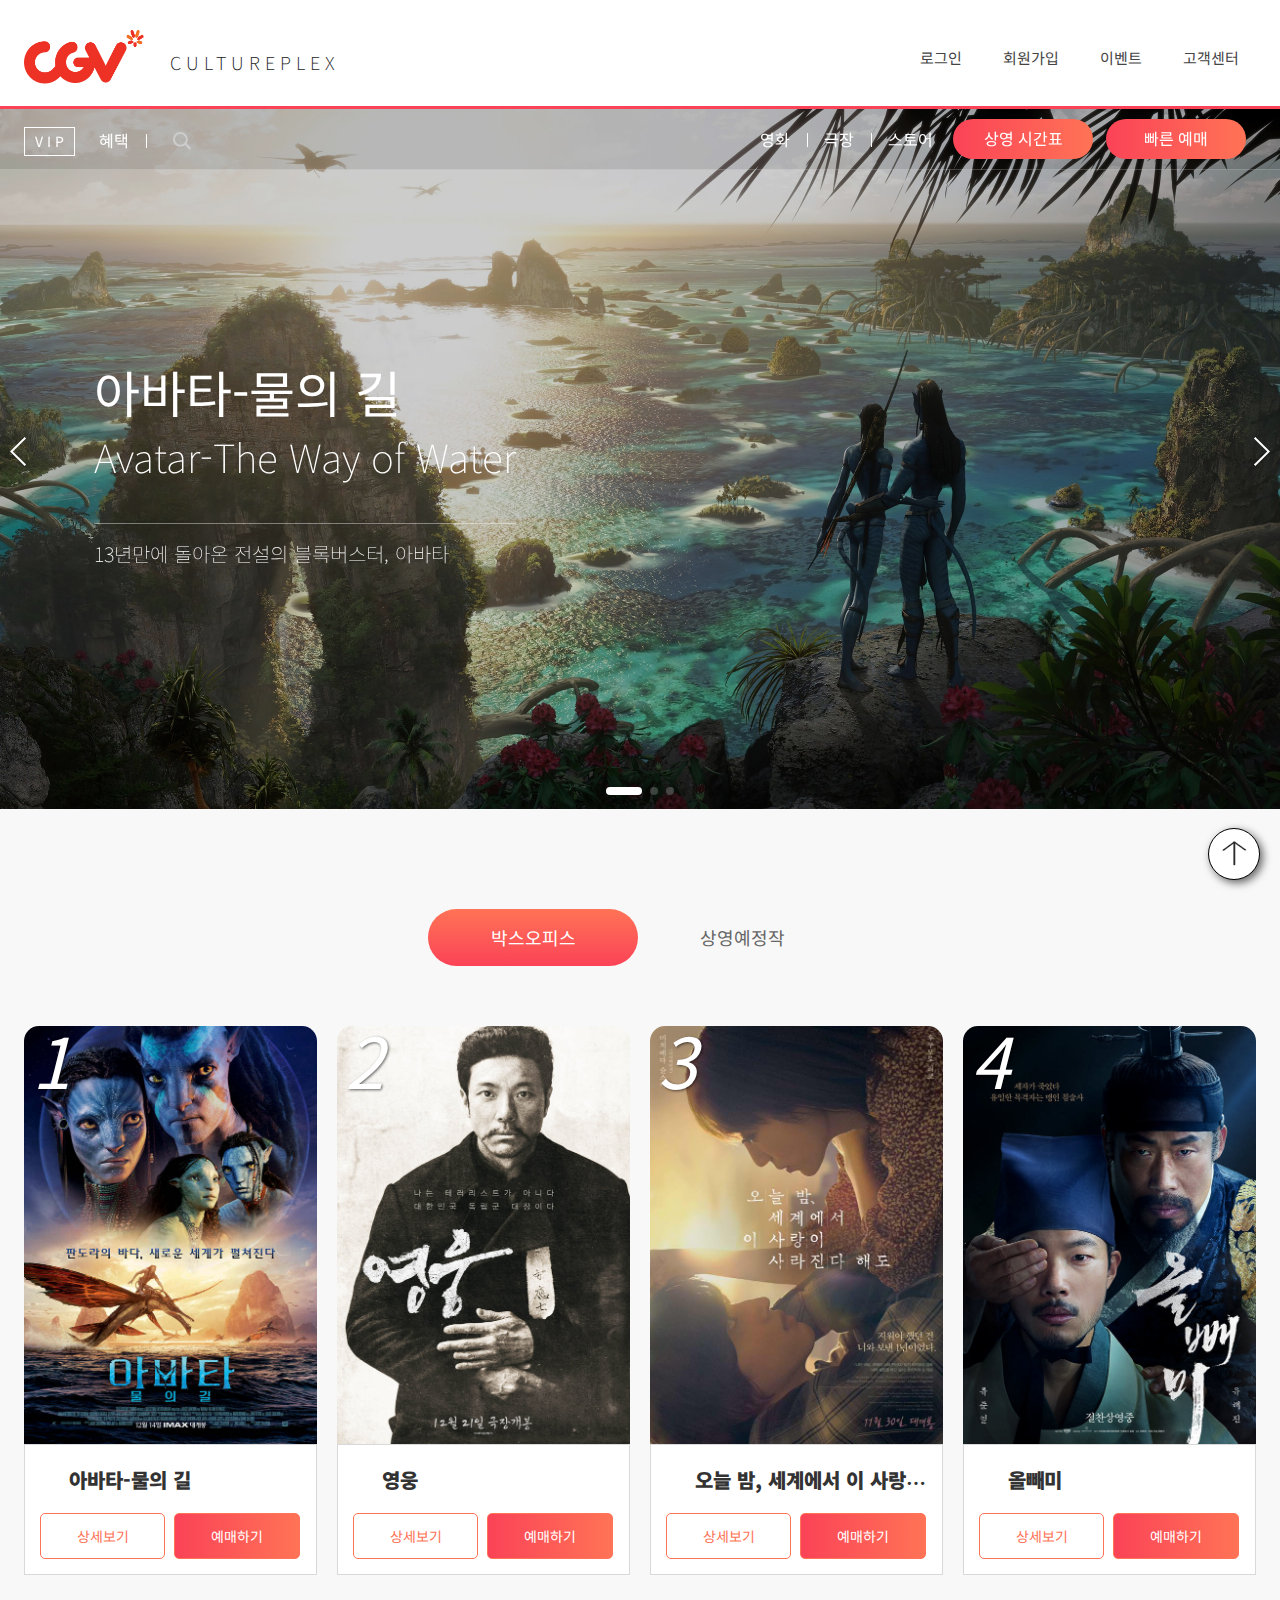
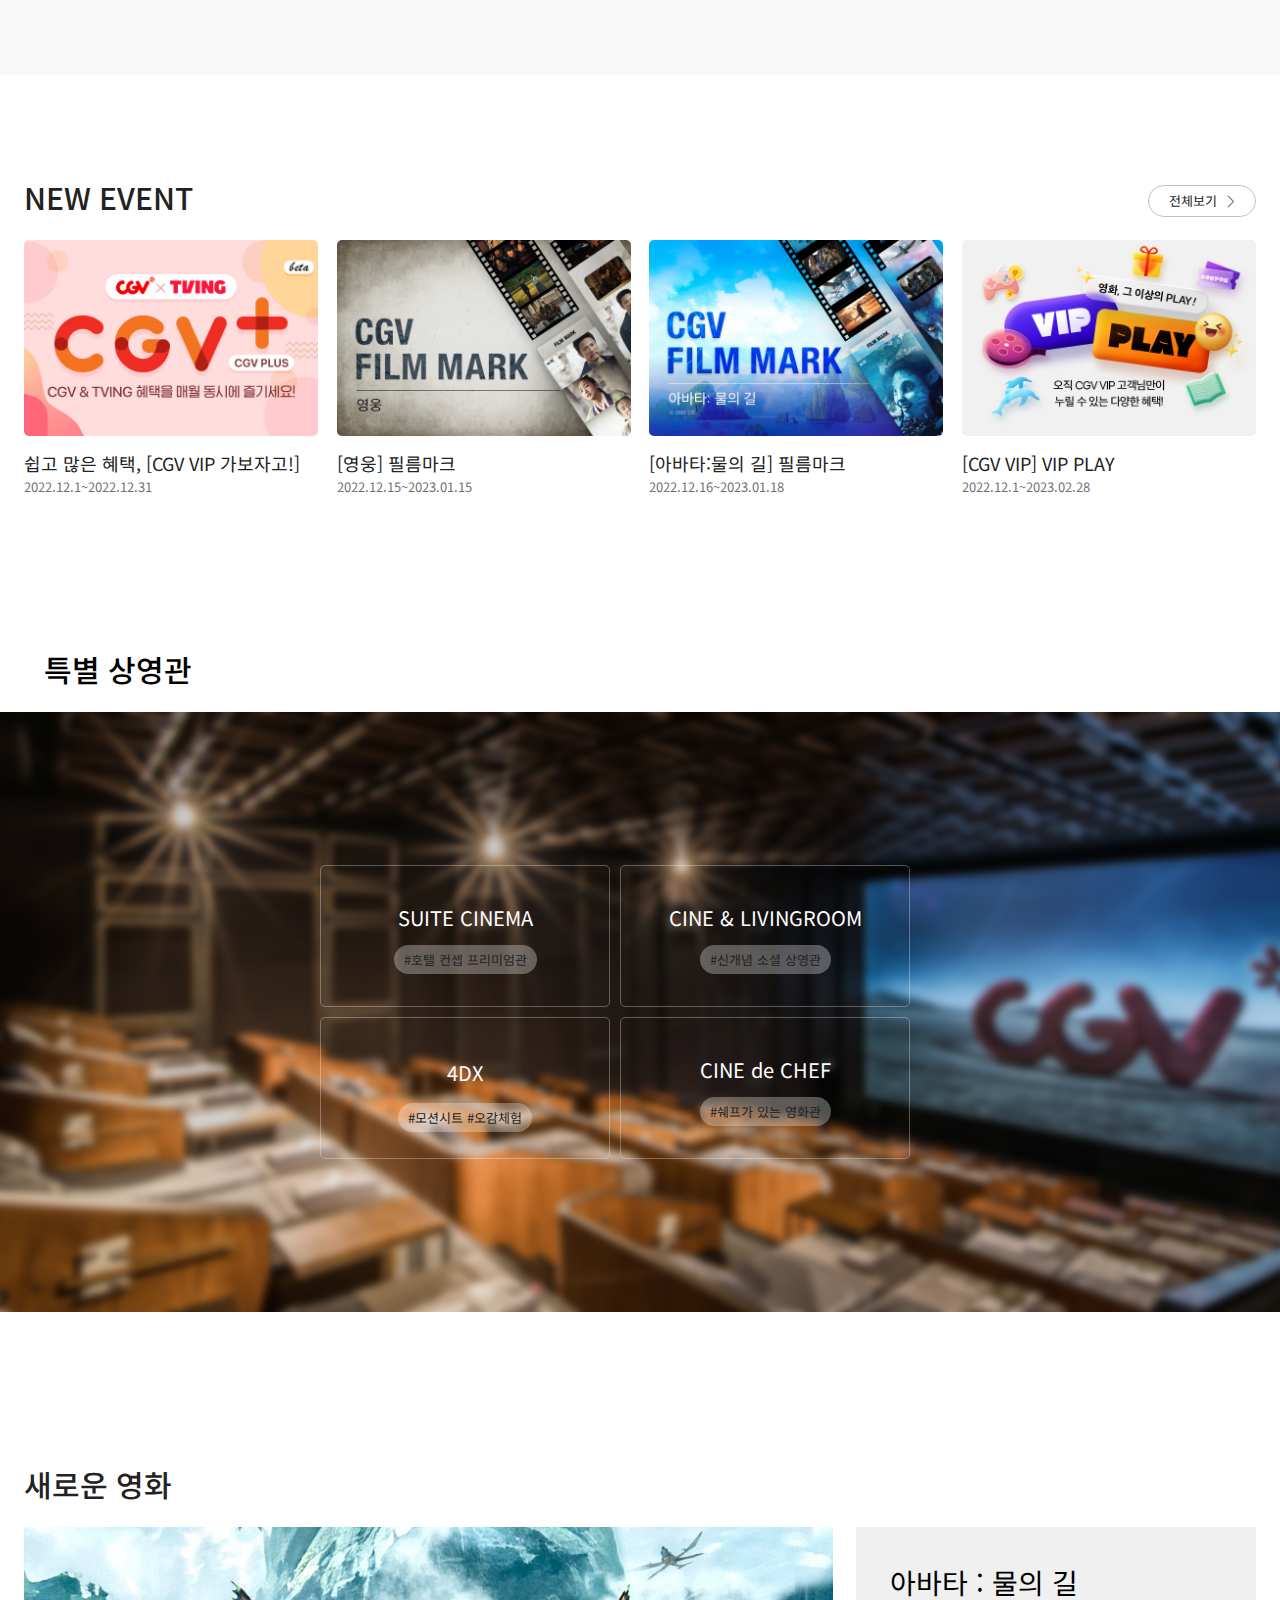
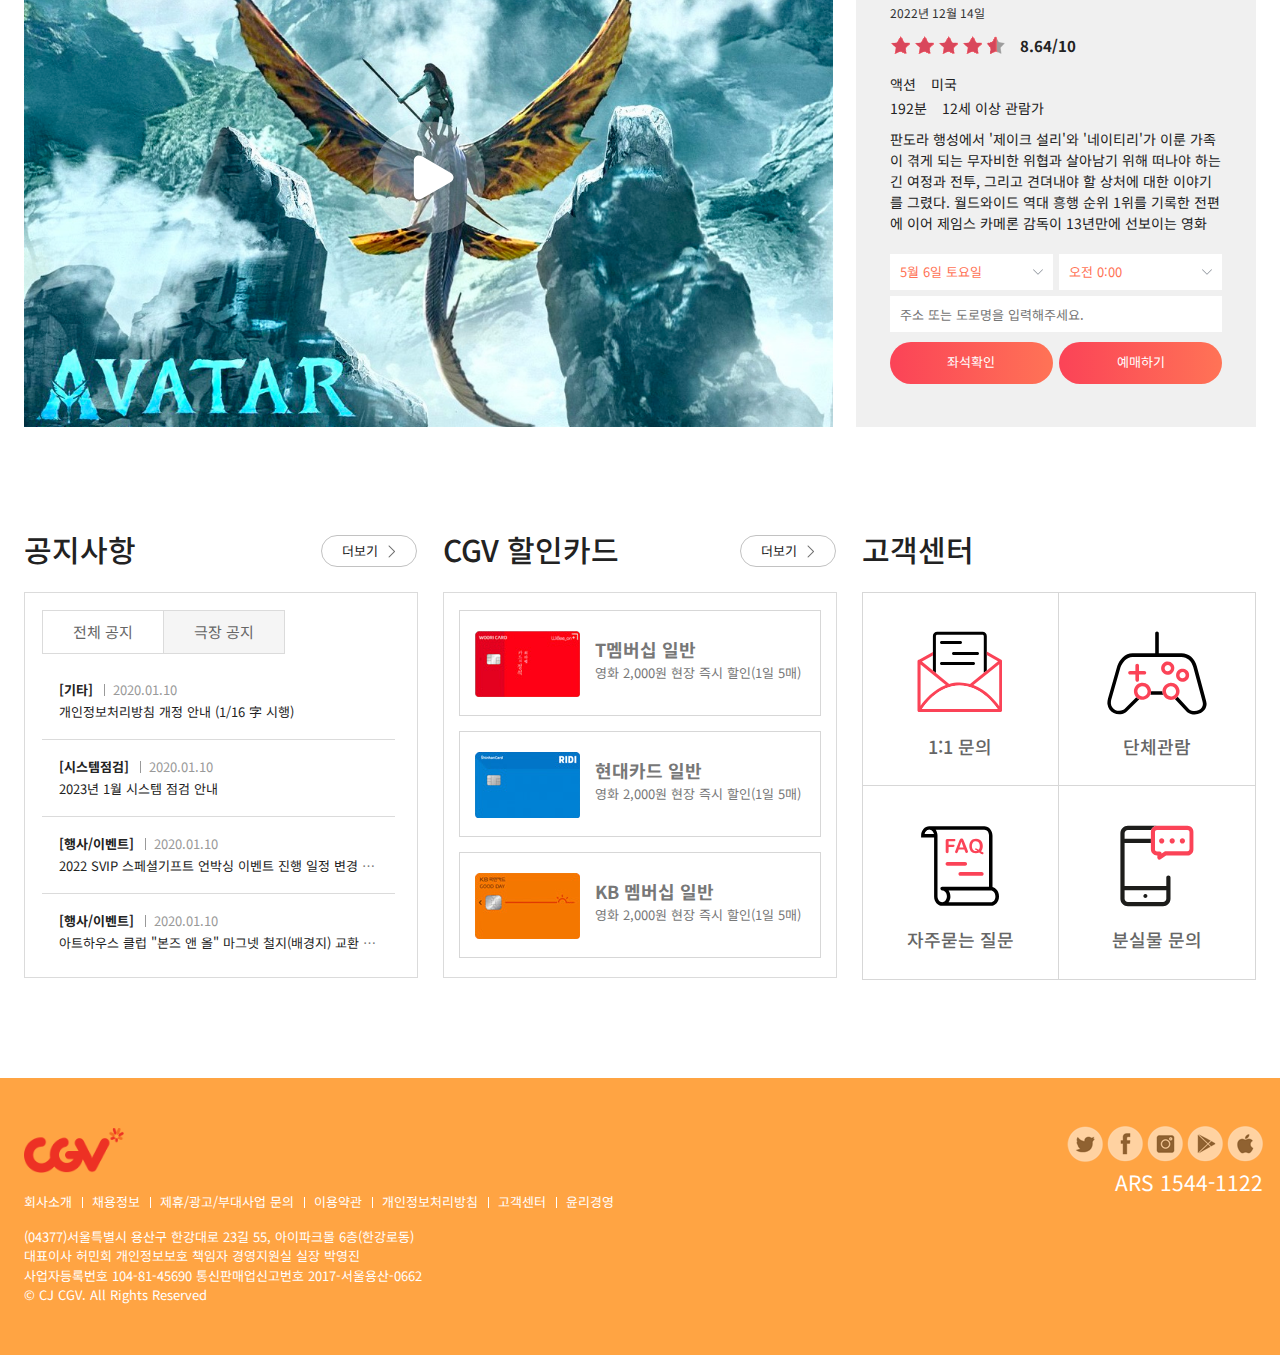
==== index.html @ bdfc2ace "hi" ====
<!DOCTYPE html>
<html lang="ko">
<head>
    <meta charset="UTF-8">
    <meta http-equiv="X-UA-Compatible" content="IE=edge">
    <meta name="viewport" content="user-scalable=no, initial-scale=1.0, maximum-scale=1.0, minimum-scale=1.0, width=device-width">
    <meta http-equiv="X-UA-Compatible" content="ie=edge">
    <title>영화 그 이상의 감동 CGV</title>
    
    <!-- css -->    
    <link rel="stylesheet" href="assets/css/reset.css">
    <link rel="stylesheet" href="assets/css/index.css">
    <link rel="stylesheet" href="assets/css/index_m.css">
    <link rel="stylesheet" href="assets/css/swiper.css">
    <link rel="stylesheet" href="assets/css/font-awesome.css">
    <link rel="stylesheet" href="https://cdn.jsdelivr.net/npm/swiper@8/swiper-bundle.min.css"/>

    <!-- 파비콘 -->
    <link rel="shortcut icon" href="https://img.cgv.co.kr/theater_img/favicon.ico">

    <!-- 웹폰트 -->
    <link rel="preconnect" href="https://fonts.googleapis.com">
    <link rel="preconnect" href="https://fonts.gstatic.com" crossorigin>
    <link href="https://fonts.googleapis.com/css2?family=Noto+Sans+KR:wght@100;300;400;500;700&display=swap" rel="stylesheet">
</head>

<body>
    <!-- skip -->
    <div id="skip">
        <a rel="bookmark" href="#movie" title="">최신 영화 소식 바로가기</a>
        <a rel="bookmark" href="#event" title="">새로운 이벤트 바로가기</a>
        <a rel="bookmark" href="#new-movie" title="">새로운 영화 바로가기</a>
    </div>
    <!-- //skip -->

    <!-- fixed btn-->
    <div class="fixed-btn"><a href="#none" class="btn-gotoTop"><img src="assets/img/gotoTop.png" alt="페이지 가장 위로"></a></div>
    <!-- //fixed btn-->

    <!-- header -->
    <header id="header">
        <div class="container">
            <div class="row">
                <div class="header clearfix">
                    <h1>
                        <a href="#" title="씨지브이 메인 페이지로 이동하기">
                        <em><img src="assets/img/cgv_logo.png" alt="씨지브이"></em>
                        <strong>CULTUREPLEX</strong>
                        </a>
                    </h1>
                    <nav id="mNav">
                        <h2 class="ir_so">씨지브이 전체 메뉴</h2>
                        <a href="#" class="ham" title="모바일용 메뉴"><span></span></a>
                    </nav>
                    <nav class="nav">
                        <ul class="clearfix">
                            <li><a  href="sub/" title="">로그인</a></li>
                            <li><a href="sub/" title="">회원가입</a></li>
                            <li><a href="sub/" title="">이벤트</a></li>
                            <li><a href="sub/" title="">고객센터</a></li>
                        </ul>
                    </nav>
                </div>
            </div>
        </div>
    </header>
    <!-- //header -->

    <!-- banner -->
    <div id="banner">
        <h2 class="ir_so">최신 영화 소식</h2>
        <div class="banner_menu">
            <div class="container">
                <div class="row clearfix">
                    <div class="bm_left">
                        <ul>
                            <li class="total"><a href="sub/" title="vip">V I P</a></li>
                            <li class="line"><a href="sub/" title="혜택 알아보기">혜택</a></li>
                            <li class="search"><a href="#" title="영화 검색하기">검색</a></li>
                        </ul>
                    </div>
                    <div class="bm_right">
                        <ul>
                            <li class="line"><a href="sub/" title="상영중인 영화, 개봉예정 영화 목록보기">영화</a></li>
                            <li class="line"><a href="sub/" title="극장 찾기">극장</a></li>
                            <li><a href="sub/" title="매점">스토어</a></li>
                        </ul>
                        <ul>
                            <li class="bm-button"><a href="sub/" title="">상영 시간표</a></li>
                            <li class="bm-button"><a href="sub/" title="">빠른 예매</a></li>
                        </ul>
                    </div>
                </div>
            </div>
            <div class="search-area">
                <div class="search-box">
                    <input type="text" id="movieSearch" title="영화명을 검색하세요." placeholder="영화명을 검색하세요." class="input-movie">
                    <a href="sub/" title="영화 검색하기">검색</a>
                </div>
            </div>
        </div>
        <div class="slider">
            <div class="swiper">
                <div class="swiper-wrapper">
                    <div class="swiper-slide ss1">
                        <div class="container">
                            <div class="row">
                                <div class="movie-text">
                                    <h2>아바타-물의 길<em>Avatar-The Way of Water</em></h2>
                                    <p>13년만에 돌아온 전설의 블록버스터, 아바타</p>  
                                </div>
                            </div>
                        </div>                       
                    </div>
                    <div class="swiper-slide ss2">
                        <div class="container">
                            <div class="row">
                                <div class="movie-text">
                                    <h2>블랙 팬서 <em>Black Panther</em></h2>
                                    <p>바다속에서 나타난 최강의 적, 그리고 새로운 블랙 팬서</p>
                                </div>
                            </div>
                        </div>                       
                    </div>
                    <div class="swiper-slide ss3">
                        <div class="container">
                            <div class="row">
                                <div class="movie-text">
                                    <h2>디보션 <em>Devotion</em></h2>
                                    <p>1950년 11월의 장진호 전투.<br> 그 곳에 있었던 두 장교의 믿기지 않는 실화.</p> 
                                </div>
                            </div>
                        </div>                       
                    </div>
                </div>
                <div class="swiper-pagination"></div>
                <div class="swiper-button-prev"></div>
                <div class="swiper-button-next"></div>
            </div>
        </div>
    </div>
    <!-- //banner -->

    <!-- movei chart -->
    <div id="movie">
        <div class="container">
            <div class="row">
                <div class="movie">
                    <h2 class="ir_so">영화 예매</h2>
                    <div class="movie-title">
                        <ul>
                            <li class="active"><a href="sub/" title="현재 상영중인 영화">박스오피스</a></li>
                            <li><a href="sub/" title="상영 예정 영화">상영예정작</a></li>
                        </ul>
                    </div>
                    <div class="movie-chart">
                        <div class="swiper2">
                            <div class="chart-cont1 swiper-wrapper">
                                <div class="swiper-slide">
                                    <div class="poster">
                                        <figure>
                                            <img src="assets/img/poster-1.jpg" alt="영화포스터">
                                        </figure>
                                        <div class="rank"><strong>1</strong></div>
                                    </div>                                
                                    <div class="infor">
                                        <h3><span class="icon a12 ir_pm">12세 관람가</span><strong>아바타-물의 길</strong></h3>
                                        <div class="infor_btn">
                                            <a href="sub/" title="영화 상세보기">상세보기</a>
                                            <a href="sub/" class="book-button" title="영화 예매하기">예매하기</a>
                                        </div>
                                    </div>                                
                                </div>
                                <div class="swiper-slide">
                                    <div class="poster">
                                        <figure>
                                            <img src="assets/img/poster-2.jpg" alt="영화포스터">
                                        </figure>
                                        <div class="rank"><strong>2</strong></div>
                                    </div>                                
                                    <div class="infor">
                                        <h3><span class="icon a12 ir_pm">12세 관람가</span><strong>영웅</strong></h3>
                                        <div class="infor_btn">
                                            <a href="sub/" title="영화 상세보기">상세보기</a>
                                            <a href="sub/" class="book-button" title="영화 예매하기">예매하기</a>
                                        </div>
                                    </div>                                
                                </div>
                                <div class="swiper-slide">
                                    <div class="poster">
                                        <figure>
                                            <img src="assets/img/poster-3.jpg" alt="영화포스터">
                                        </figure>
                                        <div class="rank"><strong>3</strong></div>
                                    </div>                                
                                    <div class="infor">
                                        <h3><span class="icon a12 ir_pm">12세 관람가</span><strong>오늘 밤, 세계에서 이 사랑이 사라진다 해도</strong></h3>
                                        <div class="infor_btn">
                                            <a href="sub/" title="영화 상세보기">상세보기</a>
                                            <a href="sub/" class="book-button" title="영화 예매하기">예매하기</a>
                                        </div>
                                    </div>                                
                                </div>
                                <div class="swiper-slide">
                                    <div class="poster">
                                        <figure>
                                            <img src="assets/img/poster-4.jpg" alt="영화포스터">
                                        </figure>
                                        <div class="rank"><strong>4</strong></div>
                                    </div>                                
                                    <div class="infor">
                                        <h3><span class="icon a15 ir_pm">15세 관람가</span><strong>올빼미</strong></h3>
                                        <div class="infor_btn">
                                            <a href="sub/" title="영화 상세보기">상세보기</a>
                                            <a href="sub/" class="book-button" title="영화 예매하기">예매하기</a>
                                        </div>
                                    </div>                                
                                </div>
                                <div class="swiper-slide">
                                    <div class="poster">
                                        <figure>
                                            <img src="assets/img/poster-5.jpg" alt="영화포스터">
                                        </figure>
                                        <div class="rank"><strong>5</strong></div>
                                    </div>                                
                                    <div class="infor">
                                        <h3><span class="icon all ir_pm">전체관람가</span><strong>신비아파트 극장판</strong></h3>
                                        <div class="infor_btn">
                                            <a href="sub/" title="영화 상세보기">상세보기</a>
                                            <a href="sub/" class="book-button" title="영화 예매하기">예매하기</a>
                                        </div>
                                    </div>                                
                                </div>
                                <div class="swiper-slide">
                                    <div class="poster">
                                        <figure>
                                            <img src="assets/img/poster-6.jpg" alt="영화포스터">
                                        </figure>
                                        <div class="rank"><strong>6</strong></div>
                                    </div>                                
                                    <div class="infor">
                                        <h3><span class="icon all ir_pm">전체관람가</span><strong>눈의 여왕5</strong></h3>
                                        <div class="infor_btn">
                                            <a href="sub/" title="영화 상세보기">상세보기</a>
                                            <a href="sub/" class="book-button" title="영화 예매하기">예매하기</a>
                                        </div>
                                    </div>                                
                                </div>
                                <div class="swiper-slide">
                                    <div class="poster">
                                        <figure>
                                            <img src="assets/img/poster-7.jpg" alt="영화포스터">
                                        </figure>
                                        <div class="rank"><strong>7</strong></div>
                                    </div>                                
                                    <div class="infor">
                                        <h3><span class="icon a15 ir_pm">15세 관람가</span><strong>젠틀맨</strong></h3>
                                        <div class="infor_btn">
                                            <a href="sub/" title="영화 상세보기">상세보기</a>
                                            <a href="sub/" class="book-button" title="영화 예매하기">예매하기</a>
                                        </div>
                                    </div>                                
                                </div>
                                <div class="swiper-slide">
                                    <div class="poster">
                                        <figure>
                                            <img src="assets/img/poster-8.jpg" alt="영화포스터">
                                        </figure>
                                        <div class="rank"><strong>8</strong></div>
                                    </div>                                
                                    <div class="infor">
                                        <h3><span class="icon a12 ir_pm">12세 관람가</span><strong>탄생</strong></h3>
                                        <div class="infor_btn">
                                            <a href="sub/" title="영화 상세보기">상세보기</a>
                                            <a href="sub/" class="book-button" title="영화 예매하기">예매하기</a>
                                        </div>
                                    </div>                                
                                </div>
                            </div>
                        </div>
                        <!-- //chart-cont1-->

                        <div class="swiper2">
                            <div class="chart-cont2 swiper-wrapper">
                                <div class="swiper-slide">
                                    <div class="poster">
                                        <figure>
                                            <img src="assets/img/n-poster-1.jpg" alt="영화포스터">
                                        </figure>
                                        <div class="rank"><strong>1</strong></div>
                                        <div class="dday"><strong>D-3</strong></div>
                                    </div>                                
                                    <div class="infor">
                                        <h3><span class="icon all ir_pm">전체관람가</span><strong>몬스터 신부-101번째 프로포즈</strong></h3>
                                        <div class="infor_btn">
                                            <a href="sub/" title="영화 상세보기">상세보기</a>
                                            <a href="sub/" class="book-button" title="영화 예매하기">예매하기</a>
                                        </div>
                                    </div>                                
                                </div>
                                <div class="swiper-slide">
                                    <div class="poster">
                                        <figure>
                                            <img src="assets/img/n-poster-2.jpg" alt="영화포스터">
                                        </figure>
                                        <div class="rank"><strong>2</strong></div>
                                        <div class="dday"><strong>D-3</strong></div>
                                    </div>                                
                                    <div class="infor">
                                        <h3><span class="icon a12 ir_pm">12세 관람가</span><strong>이스터 선데이</strong></h3>
                                        <div class="infor_btn">
                                            <a href="sub/" title="영화 상세보기">상세보기</a>
                                            <a href="sub/" class="book-button" title="영화 예매하기">예매하기</a>
                                        </div>
                                    </div>                                
                                </div>
                                <div class="swiper-slide">
                                    <div class="poster">
                                        <figure>
                                            <img src="assets/img/n-poster-3.jpg" alt="영화포스터">
                                        </figure>
                                        <div class="rank"><strong>3</strong></div>
                                        <div class="dday"><strong>D-30</strong></div>
                                    </div>                                
                                    <div class="infor">
                                        <h3><span class="icon all ir_pm">전체관람가</span><strong>프린스 챠밍</strong></h3>
                                        <div class="infor_btn">
                                            <a href="sub/" title="영화 상세보기">상세보기</a>
                                            <a href="sub/" class="book-button" title="영화 예매하기">예매하기</a>
                                        </div>
                                    </div>                                
                                </div>
                                <div class="swiper-slide">
                                    <div class="poster">
                                        <figure>
                                            <img src="assets/img/n-poster-4.jpg" alt="영화포스터">
                                        </figure>
                                        <div class="rank"><strong>4</strong></div>
                                        <div class="dday"><strong>D-1</strong></div>
                                    </div>                                
                                    <div class="infor">
                                        <h3><span class="icon a12 ir_pm">12세 관람가</span><strong>2022 김호중 전국투어 콘서트</strong></h3>
                                        <div class="infor_btn">
                                            <a href="sub/" title="영화 상세보기">상세보기</a>
                                            <a href="sub/" class="book-button" title="영화 예매하기">예매하기</a>
                                        </div>
                                    </div>                                
                                </div>
                                <div class="swiper-slide">
                                    <div class="poster">
                                        <figure>
                                            <img src="assets/img/n-poster-5.jpg" alt="영화포스터">
                                        </figure>
                                        <div class="rank"><strong>5</strong></div>
                                        <div class="dday"><strong>D-3</strong></div>
                                    </div>                                
                                    <div class="infor">
                                        <h3><span class="icon a15 ir_pm">15세 관람가</span><strong>크레이지 컴페티션</strong></h3>
                                        <div class="infor_btn">
                                            <a href="sub/" title="영화 상세보기">상세보기</a>
                                            <a href="sub/" class="book-button" title="영화 예매하기">예매하기</a>
                                        </div>
                                    </div>                                
                                </div>
                                <div class="swiper-slide">
                                    <div class="poster">
                                        <figure>
                                            <img src="assets/img/n-poster-6.jpg" alt="영화포스터">
                                        </figure>
                                        <div class="rank"><strong>6</strong></div>
                                        <div class="dday"><strong>D-4</strong></div>
                                    </div>                                
                                    <div class="infor">
                                        <h3><span class="icon a12 ir_pm">12세 관람가</span><strong>메모리아</strong></h3>
                                        <div class="infor_btn">
                                            <a href="sub/" title="영화 상세보기">상세보기</a>
                                            <a href="sub/" class="book-button" title="영화 예매하기">예매하기</a>
                                        </div>
                                    </div>                                
                                </div>
                                <div class="swiper-slide">
                                    <div class="poster">
                                        <figure>
                                            <img src="assets/img/n-poster-7.jpg" alt="영화포스터">
                                        </figure>
                                        <div class="rank"><strong>7</strong></div>
                                        <div class="dday"><strong>D-4</strong></div>
                                    </div>                                
                                    <div class="infor">
                                        <h3><span class="icon a12 ir_pm">12세 관람가</span><strong>라스트 필름</strong></h3>
                                        <div class="infor_btn">
                                            <a href="sub/" title="영화 상세보기">상세보기</a>
                                            <a href="sub/" class="book-button" title="영화 예매하기">예매하기</a>
                                        </div>
                                    </div>                                
                                </div>
                                <div class="swiper-slide">
                                    <div class="poster">
                                        <figure>
                                            <img src="assets/img/poster-7.jpg" alt="영화포스터">
                                        </figure>
                                        <div class="rank"><strong>8</strong></div>
                                        <div class="dday"><strong>D-3</strong></div>
                                    </div>                                
                                    <div class="infor">
                                        <h3><span class="icon a15 ir_pm">15세 관람가</span><strong>젠틀맨</strong></h3>
                                        <div class="infor_btn">
                                            <a href="sub/" title="영화 상세보기">상세보기</a>
                                            <a href="sub/" class="book-button" title="영화 예매하기">예매하기</a>
                                        </div>
                                    </div>                                
                                </div>
                            </div>
                        </div>
                        <!-- //chart-cont2-->
                    </div>
                </div>
            </div>
        </div>
    </div>
    <!-- // movie chart -->

    <!-- event -->
    <div id="event">
        <div class="container">
            <div class="row">   
                <div class="event">
                    <h2>NEW EVENT</h2>
                    <a href="sub/" class="event-btn" title="새로운 이벤트 전체보기">전체보기<img src="assets/img/ico-arrow.png" alt=""></a>
                    <div class="event-box">
                        <div class="event-box1">
                            <a href="sub/" title="씨지비 브이아이피 가보자고 이벤트 상세보기">
                            <div class="event-img">
                                <img src="assets/img/event1.jpg" srcset="assets/img/event01@2.jpg 2x" alt="씨지비 브이아이피 가보자고 이벤트">
                                <div class="curtain"></div>
                            </div>
                            <p>쉽고 많은 혜택, [CGV VIP 가보자고!] </p>
                            <span>2022.12.1~2022.12.31</span>
                            </a>
                        </div>
                        <div class="event-box2">
                            <a href="sub/" title="영화 영웅 필름마크 이벤트 상세보기">
                                <div class="event-img">
                                    <img src="assets/img/event2.jpg" srcset="assets/img/event01@2.jpg 2x" alt="영화 영웅 필름마크">
                                    <div class="curtain"></div>
                                </div>
                                <p>[영웅] 필름마크</p>
                                <span>2022.12.15~2023.01.15</span>
                            </a>
                        </div>
                        <div class="event-box3">
                            <a href="sub/" title="영화 아바타 물의길 필름마크 이벤트 상세보기">
                                <div class="event-img">
                                    <img src="assets/img/event3.jpg" srcset="assets/img/event01@2.jpg 2x" alt="영화 아바타 물의길 필름마크">
                                    <div class="curtain"></div>
                                </div>
                                <p>[아바타:물의 길] 필름마크</p>
                                <span>2022.12.16~2023.01.18</span>
                            </a>
                        </div>
                        <div class="event-box4">
                            <a href="sub/" title="씨지브이 브이아이피 플레이 이벤트 상세보기">
                                <div class="event-img">
                                    <img src="assets/img/event4.jpg" srcset="assets/img/event01@2.jpg 2x" alt="씨지브이 브이아이피 플레이">
                                    <div class="curtain"></div>
                                </div>
                                <p>[CGV VIP] VIP PLAY </p>
                                <span>2022.12.1~2023.02.28</span>
                            </a>
                        </div>
                    </div>
                </div>
            </div>
        </div>
    </div>
    <!-- //event -->

    <!-- opening -->
    <div id="royal-cinema">
        <div class="container">
            <div class="row">
                <div class="royal-cinema">
                    <div class="middle">
                        <h2>특별 상영관</h2>
                    </div>
                        <div class="royal-container">
                        <div class="royal-text clear">
                            <a href="sub/" title="스위트 시네마" class="royal1">
                                <h3>SUITE<br> CINEMA</h3>
                                <span>#호텔 컨셉 프리미엄관</span>
                            </a>
                            <a href="sub/" title="씨네 앤 리빙룸" class="royal2">
                                <h3>CINE & LIVINGROOM</h3>
                                <span>#신개념 소셜 상영관</span>
                            </a>
                            <a href="sub/" title="포디엑스" class="royal3">
                                <h3>4DX</h3>
                                <span>#모션시트 #오감체험</span>
                            </a>
                            <a href="sub/" title="씨네 드 쉐프" class="royal4">
                                <h3>CINE de <br>CHEF</h3>
                                <span>#쉐프가 있는 영화관</span>
                            </a>
                        </div>    
                        <div class="royal-pic royal-pic1 show"></div>
                        <div class="royal-pic royal-pic2"></div>
                        <div class="royal-pic royal-pic3"></div>
                        <div class="royal-pic royal-pic4"></div>           
                    </div>
                </div>
            </div>
        </div>
    </div>
    <!-- //opening -->

    <!-- new movie-->
    <div id="new-movie">
        <div class="container">
            <div class="row">
                <div class="new-movie">
                    <h2>새로운 영화</h2>
                    <div class="new-left">
                        <a href="https://youtu.be/d9MyW72ELq0" title="아바타 물의 길 트레일러" target="blank">
                            <div class="play" id="showTrailer">
                                <svg version="1.1" id="Layer_1" xmlns="http://www.w3.org/2000/svg" xmlns:xlink="http://www.w3.org/1999/xlink" x="0px" y="0px"
                                viewBox="0 0 120 120" style="enable-background:new 0 0 120 120;" xml:space="preserve">
                                    <circle class="st0" cx="60" cy="60.4" r="56"/>
                                    <path class="st1" d="M81,65.4c4.8-2.8,4.8-7.2,0-10L53.5,39.6c-4.8-2.8-8.7-0.5-8.7,5v31.7c0,5.5,3.9,7.8,8.7,5L81,65.4z"/>
                                </svg>
                            </div>
                        </a>
                    </div>
                    <div class="new-right">
                        <h3 class="title">아바타 : 물의 길</h3>
                        <span class="release">2022년 12월 14일</span>
                        <div class="star">
                            <span class="icon star1"></span>
                            <span class="icon star1"></span>
                            <span class="icon star1"></span>
                            <span class="icon star1"></span>
                            <span class="icon star2"></span>
                            <strong>8.64/10</strong>
                        </div>
                        <ul class="summary">
                            <li class="genre"><span class="bar">액션</span><span>미국</span></li>
                            <li class="age"><span class="bar">192분</span><span>12세 이상 관람가</span></li>
                            <li class="desc">판도라 행성에서 '제이크 설리'와 '네이티리'가 이룬 가족이 겪게 되는 무자비한 위협과 살아남기 위해 떠나야 하는 긴 여정과 전투, 그리고 견뎌내야 할 상처에 대한 이야기를 그렸다. 월드와이드 역대 흥행 순위 1위를 기록한 전편에 이어 제임스 카메론 감독이 13년만에 선보이는 영화다.</li>
                        </ul>
                        <div class="select">
                            <div class="s1">
                                <label for="udate" class="ir_so">날짜</label>
                                <select name="udate" id="udate" class="ui_select2">
                                    <option value="2023년 5월 6일 토요일">5월 6일 토요일</option>
                                    <option value="2023년 5월 7일 일요일">5월 7일 일요일</option>
                                    <option value="2023년 5월 8일 월요일">5월 8일 월요일</option>
                                    <option value="2023년 5월 9일 화요일">5월 9일 화요일</option>
                                    <option value="2023년 5월 10일 수요일">5월 10일 수요일</option>
                                </select>
                            </div>
                            <div class="s2">
                                <label for="utime" class="ir_so"> 시간</label>
                                <select id="utime" name="utime" class="ui_select2">
                                    <option value="오전 0:00">오전 0:00</option>
                                    <option value="오전 1:00">오전 1:00</option>
                                    <option value="오전 2:00">오전 2:00</option>
                                    <option value="오전 3:00">오전 3:00</option>
                                    <option value="오전 4:00">오전 4:00</option>
                                    <option value="오전 5:00">오전 5:00</option>
                                    <option value="오전 6:00">오전 6:00</option>
                                    <option value="오전 7:00">오전 7:00</option>
                                    <option value="오전 8:00">오전 8:00</option>
                                    <option value="오전 9:00">오전 9:00</option>
                                    <option value="오전 10:00">오전 10:00</option>
                                    <option value="오전 11:00">오전 11:00</option>
                                    <option value="오전 12:00">오전 12:00</option>
                                    <option value="오후 1:00">오후 1:00</option>
                                    <option value="오후 2:00">오후 2:00</option>
                                    <option value="오후 3:00">오후 3:00</option>
                                    <option value="오후 4:00">오후 4:00</option>
                                    <option value="오후 5:00">오후 5:00</option>
                                    <option value="오후 6:00">오후 6:00</option>
                                    <option value="오후 7:00">오후 7:00</option>
                                    <option value="오후 8:00">오후 8:00</option>
                                    <option value="오후 9:00">오후 9:00</option>
                                    <option value="오후 10:00">오후 10:00</option>
                                    <option value="오후 11:00">오후 11:00</option>
                                    <option value="오후 12:00">오후 12:00</option>
                                </select>
                            </div>
                            <div class="s3">
                                <label for="utext" class="ir_so">주소 또는 도로명을 입력해주세요.</label>
                                <input type="text" id="utext" name="utext" class="ui_input3" placeholder="주소 또는 도로명을 입력해주세요.">
                            </div>
                        </div>
                        <div class="btn">
                            <a href="sub/" class="new-button" title="빈 좌석 확인하기">좌석확인</a>
                            <a href="sub/" class="new-button new-button2" class="book-button" title="">예매하기</a>
                        </div>
                    </div>
                </div>
            </div>
        </div>
    </div>
    <!-- //new movie-->

    <!-- help -->
    <div id="help">
        <div class="container">
            <div class="row">
                <div class="help clearfix">
                    <article class="help-box1">
                        <!-- 공지사항 -->
                        <h3>공지사항</h3>
                        <div class="notice">
                            <a href="sub/" class="notice-btn" title="공지사항 더보기">더보기<img src="assets/img/ico-arrow.png" alt="더보기"></a>
                            <ul>
                                <li class="active"><a href="sub/" title="">전체 공지</a>
                                <ul>
                                    <li>
                                        <dl>
                                            <dt><strong class="bar">[기타]</strong><em>2020.01.10</em></dt>
                                            <dd><a href="sub/" title="">개인정보처리방침 개정 안내 (1/16 字 시행)</a></dd>
                                        </dl>
                                    </li>
                                    <li>
                                        <dl>
                                            <dt><strong class="bar">[시스템점검]</strong><em>2020.01.10</em></dt>
                                            <dd><a href="sub/" title="">2023년 1월 시스템 점검 안내</a></dd>
                                        </dl>
                                    </li>
                                    <li>
                                        <dl>
                                            <dt><strong class="bar">[행사/이벤트]</strong><em>2020.01.10</em></dt>
                                            <dd><a href="sub/" title="">2022 SVIP 스페셜기프트 언박싱 이벤트 진행 일정 변경 안내</a></dd>
                                        </dl>
                                    </li>
                                    <li>
                                        <dl>
                                            <dt><strong class="bar">[행사/이벤트]</strong><em>2020.01.10</em></dt>
                                            <dd><a href="sub/" title="">아트하우스 클럽 "본즈 앤 올" 마그넷 철지(배경지) 교환 안내</a></dd>
                                        </dl>
                                    </li>
                                </ul>
                            </li>  
                                <li><a href="sub/" title="">극장 공지</a>
                                    <ul>
                                        <li>
                                            <dl>
                                                <dt><strong class="bar">[전체]</strong><em>2020.01.10</em></dt>
                                                <dd><a href="sub/" title="">22년 문화가 있는 날 가격 조정 안내</a></dd>
                                            </dl>
                                        </li>
                                        <li>
                                            <dl>
                                                <dt><strong class="bar">[전체]</strong><em>2020.01.10</em></dt>
                                                <dd><a href="sub/" title="">현대 모빌리티 아멕스카드 현대블루멤버스 포인트 사용 일부 제한 안내</a></dd>
                                            </dl>   
                                        </li>
                                        <li>
                                            <dl>
                                                <dt><strong class="bar">[대구]</strong><em>2020.01.10</em></dt>
                                                <dd><a href="sub/" title="">CGV대구 영업 종료 안내</a></dd>
                                            </dl>   
                                        </li>
                                        <li>
                                            <dl>
                                                <dt><strong class="bar">[전체]</strong><em>2020.01.10</em></dt>
                                                <dd><a href="sub/" title="">정부 재난지원금 사용 안내</a></dd>
                                            </dl>  
                                        </li>
                                    </ul>
                                </li>  
                            </ul>
                        </div>
                    </article>
                    <article class="help-box2">
                        <!-- CGV 할인카드 -->
                        <h3>CGV 할인카드</h3>
                        <div class="card">
                            <a href="sub/" title="씨지브이 할인카드 더보기" class="card-btn">더보기<img src="assets/img/ico-arrow.png" alt="더보기"></a>
                            <ul>
                                <li>
                                    <a href="sub/" title="T멤버십 일반 영화 할인">
                                        <span><img src="assets/img/card01.jpg" srcset="assets/img/card01@2.jpg 2x" alt="T멤버십할인"></span>
                                        <strong>T멤버십 일반</strong>
                                        <em>영화 2,000원 현장 즉시 할인(1일 5매)</em>
                                    </a>
                                </li>
                                <li>
                                    <a href="sub/" title="현대카드 일반 영화 할인">
                                        <span><img src="assets/img/card02.jpg" srcset="assets/img/card02@2.jpg 2x" alt="현대카드할인"></span>
                                        <strong>현대카드 일반</strong>
                                        <em>영화 2,000원 현장 즉시 할인(1일 5매)</em>
                                    </a>
                                </li>
                                <li>
                                    <a href="sub/" title="KB 멤버십 일반 영화 할인">
                                        <span><img src="assets/img/card03.jpg" srcset="assets/img/card03@2.jpg 2x" alt="KB카드할인"></span>
                                        <strong>KB 멤버십 일반</strong>
                                        <em>영화 2,000원 현장 즉시 할인(1일 5매)</em>
                                    </a>
                                </li>
                            </ul>
                        </div>
                    </article>
                    <article class="help-box3">
                        <h3>고객센터</h3>
                        <!-- 고객센터 -->
                        <div class="service">
                            <ul>
                                <li>
                                    <a href="sub/" title="1:1 문의하기">
                                        <span class="img-svg">
                                            <svg version="1.1" id="Layer_1" xmlns="http://www.w3.org/2000/svg" xmlns:xlink="http://www.w3.org/1999/xlink" x="0px" y="0px"
                                                    viewBox="0 0 120 120" style="enable-background:new 0 0 120 120;" xml:space="preserve">
                                                <g>
                                                    <polygon style="fill:none;" points="86.9,57.4 98.1,48.3 97.9,48.2 86.9,48.2"/>
                                                    <polygon style="fill:none;" points="22.5,48.2 21.9,48.6 32.9,57.6 32.9,48.2"/>
                                                    <polygon style="fill:#FFFFFF;" points="97.9,48.2 86.9,42 86.9,48.2"/>
                                                    <polygon style="fill:#FFFFFF;" points="32.9,42.4 22.5,48.2 32.9,48.2"/>
                                                    <path style="fill:#FFFFFF;" d="M83.9,23c0-0.7-0.6-1.3-1.3-1.3H37.2c-0.7,0-1.3,0.6-1.3,1.3v37L49.2,71c3.2-0.9,6.7-1.4,10.3-1.4
                                                        c3.5,0,7,0.5,10.5,1.5l13.9-11.2V23z M52,40.5c0-0.8,0.7-1.5,1.5-1.5h24c0.8,0,1.5,0.7,1.5,1.5S78.3,42,77.5,42h-24
                                                        C52.7,42,52,41.3,52,40.5z M41.5,31c-0.8,0-1.5-0.7-1.5-1.5s0.7-1.5,1.5-1.5h19c0.8,0,1.5,0.7,1.5,1.5S61.3,31,60.5,31H41.5z
                                                            M73.5,52h-32c-0.8,0-1.5-0.7-1.5-1.5s0.7-1.5,1.5-1.5h32c0.8,0,1.5,0.7,1.5,1.5S74.3,52,73.5,52z"/>
                                                    <path d="M32.9,42.4v5.8v9.4l3,2.5V23c0-0.7,0.6-1.3,1.3-1.3h45.3c0.7,0,1.3,0.6,1.3,1.3v36.8l3-2.4v-9.2V42v-3.4V23
                                                        c0-2.4-1.9-4.3-4.3-4.3H37.2c-2.4,0-4.3,1.9-4.3,4.3v15.9V42.4z"/>
                                                    <path style="fill:#FFFFFF;" d="M73.4,72.1c6,2.3,11.8,6,17.2,11.1c3.8,3.6,6.7,7.1,8.5,9.7V51.4L73.4,72.1z"/>
                                                    <path style="fill:#FFFFFF;" d="M20.6,51.4v41.3c4-5.7,12.6-16,25.2-20.7L20.6,51.4z"/>
                                                    <path style="fill:rgb(251, 67, 87);" d="M101.6,47.1l0.1-0.2l-14.9-8.4V42l11.1,6.2l0.2,0.1l-11.3,9.1l-3,2.4L70,71c-3.4-1-6.9-1.5-10.5-1.5
                                                        c-3.7,0-7.1,0.5-10.3,1.4L35.9,60l-3-2.5l-11-9l0.6-0.3l10.4-5.8v-3.4L19,46.7c-0.2,0-0.4,0-0.6,0.1c-0.5,0.2-0.9,0.8-0.9,1.4v49.3
                                                        c0,0.8,0.7,1.5,1.5,1.5h0.2h81.1h0.2c0.8,0,1.5-0.7,1.5-1.5V48.2C102.1,47.8,102,47.4,101.6,47.1z M99.1,92.9
                                                        c-1.9-2.6-4.7-6.1-8.5-9.7c-5.4-5.1-11.2-8.8-17.2-11.1l25.8-20.8V92.9z M97.7,96H22c4.2-6.2,17.5-23.5,37.5-23.5
                                                        C79.6,72.5,93.3,89.7,97.7,96z M20.6,92.7V51.4L45.8,72C33.2,76.8,24.6,87,20.6,92.7z"/>
                                                    <path style="fill:#FFFFFF;" d="M59.5,72.5c-20,0-33.4,17.2-37.5,23.5h75.7C93.3,89.7,79.6,72.5,59.5,72.5z"/>
                                                    <path d="M62,29.5c0-0.8-0.7-1.5-1.5-1.5h-19c-0.8,0-1.5,0.7-1.5,1.5s0.7,1.5,1.5,1.5h19C61.3,31,62,30.3,62,29.5z"/>
                                                    <path d="M77.5,42c0.8,0,1.5-0.7,1.5-1.5S78.3,39,77.5,39h-24c-0.8,0-1.5,0.7-1.5,1.5s0.7,1.5,1.5,1.5H77.5z"/>
                                                    <path d="M73.5,49h-32c-0.8,0-1.5,0.7-1.5,1.5s0.7,1.5,1.5,1.5h32c0.8,0,1.5-0.7,1.5-1.5S74.3,49,73.5,49z"/>
                                                </g>
                                            </svg>
                                        </span>
                                        <strong>1:1 문의</strong>
                                    </a>
                                </li>
                                <li>
                                    <a href="sub/" title="단체관람 문의하기">
                                        <span class="img-svg">
                                            <svg version="1.1" id="Layer_1" xmlns="http://www.w3.org/2000/svg" xmlns:xlink="http://www.w3.org/1999/xlink" x="0px" y="0px"
                                                viewBox="0 0 120 120" style="enable-background:new 0 0 120 120;" xml:space="preserve">
                                                <g>
                                                    <polygon style="fill:none;" points="199.9,54.4 211.1,45.3 210.9,45.2 199.9,45.2 	"/>
                                                    <polygon style="fill:none;" points="135.5,45.2 134.9,45.6 145.9,54.6 145.9,45.2 	"/>
                                                    <polygon style="fill:#FFFFFF;" points="210.9,45.2 199.9,39 199.9,45.2 	"/>
                                                    <polygon style="fill:#FFFFFF;" points="145.9,39.4 135.5,45.2 145.9,45.2 	"/>
                                                    <path style="fill:#FFFFFF;" d="M196.9,20c0-0.7-0.6-1.3-1.3-1.3h-45.3c-0.7,0-1.3,0.6-1.3,1.3v37L162.2,68c3.2-0.9,6.7-1.4,10.3-1.4
                                                        c3.5,0,7,0.5,10.5,1.5l13.9-11.2V20z M165,37.5c0-0.8,0.7-1.5,1.5-1.5h24c0.8,0,1.5,0.7,1.5,1.5s-0.7,1.5-1.5,1.5h-24
                                                        C165.7,39,165,38.3,165,37.5z M154.5,28c-0.8,0-1.5-0.7-1.5-1.5s0.7-1.5,1.5-1.5h19c0.8,0,1.5,0.7,1.5,1.5s-0.7,1.5-1.5,1.5H154.5z
                                                            M186.5,49h-32c-0.8,0-1.5-0.7-1.5-1.5s0.7-1.5,1.5-1.5h32c0.8,0,1.5,0.7,1.5,1.5S187.3,49,186.5,49z"/>
                                                    <path d="M145.9,39.4v5.8v9.4l3,2.5V20c0-0.7,0.6-1.3,1.3-1.3h45.3c0.7,0,1.3,0.6,1.3,1.3v36.8l3-2.4v-9.2V39v-3.4V20
                                                        c0-2.4-1.9-4.3-4.3-4.3h-45.3c-2.4,0-4.3,1.9-4.3,4.3v15.9V39.4z"/>
                                                    <path style="fill:#FFFFFF;" d="M186.4,69.1c6,2.3,11.8,6,17.2,11.1c3.8,3.6,6.7,7.1,8.5,9.7V48.4L186.4,69.1z"/>
                                                    <path style="fill:#FFFFFF;" d="M133.6,48.4v41.3c4-5.7,12.6-16,25.2-20.7L133.6,48.4z"/>
                                                    <path style="fill:rgb(251, 67, 87);" d="M214.6,44.1l0.1-0.2l-14.9-8.4V39l11.1,6.2l0.2,0.1l-11.3,9.1l-3,2.4L183,68c-3.4-1-6.9-1.5-10.5-1.5
                                                        c-3.7,0-7.1,0.5-10.3,1.4L148.9,57l-3-2.5l-11-9l0.6-0.3l10.4-5.8v-3.4L132,43.7c-0.2,0-0.4,0-0.6,0.1c-0.5,0.2-0.9,0.8-0.9,1.4
                                                        v49.3c0,0.8,0.7,1.5,1.5,1.5h0.2h81.1h0.2c0.8,0,1.5-0.7,1.5-1.5V45.2C215.1,44.8,215,44.4,214.6,44.1z M212.1,89.9
                                                        c-1.9-2.6-4.7-6.1-8.5-9.7c-5.4-5.1-11.2-8.8-17.2-11.1l25.8-20.8V89.9z M210.7,93H135c4.2-6.2,17.5-23.5,37.5-23.5
                                                        C192.6,69.5,206.3,86.7,210.7,93z M133.6,89.7V48.4L158.8,69C146.2,73.8,137.6,84,133.6,89.7z"/>
                                                    <path style="fill:#FFFFFF;" d="M172.5,69.5c-20,0-33.4,17.2-37.5,23.5h75.7C206.3,86.7,192.6,69.5,172.5,69.5z"/>
                                                    <path d="M175,26.5c0-0.8-0.7-1.5-1.5-1.5h-19c-0.8,0-1.5,0.7-1.5,1.5s0.7,1.5,1.5,1.5h19C174.3,28,175,27.3,175,26.5z"/>
                                                    <path d="M190.5,39c0.8,0,1.5-0.7,1.5-1.5s-0.7-1.5-1.5-1.5h-24c-0.8,0-1.5,0.7-1.5,1.5s0.7,1.5,1.5,1.5H190.5z"/>
                                                    <path d="M186.5,46h-32c-0.8,0-1.5,0.7-1.5,1.5s0.7,1.5,1.5,1.5h32c0.8,0,1.5-0.7,1.5-1.5S187.3,46,186.5,46z"/>
                                                    <path style="fill:#FFFFFF;" d="M85.3,65.3c0.8,0.1,1.6-0.2,2.3-0.7c0.6-0.5,1-1.3,1.1-2.1c0.1-0.8-0.2-1.6-0.7-2.3c-0.5-0.6-1.3-1-2.1-1.1
                                                        c-0.1,0-0.2,0-0.3,0c-0.7,0-1.4,0.2-1.9,0.7c-0.6,0.5-1,1.3-1.1,2.1c-0.1,0.8,0.2,1.6,0.7,2.3C83.7,64.8,84.5,65.2,85.3,65.3z"/>
                                                    <path style="fill:#FFFFFF;" d="M70.5,58.2c0.8,0.1,1.6-0.2,2.3-0.7c1.3-1.1,1.5-3,0.5-4.4c-0.6-0.8-1.5-1.2-2.4-1.2c-0.7,0-1.4,0.2-2,0.7
                                                        c-1.3,1.1-1.5,3-0.5,4.4C68.9,57.7,69.6,58.1,70.5,58.2z"/>
                                                    <path style="fill:#FFFFFF;" d="M44.4,69.9c4.7-0.6,9,2.7,9.6,7.4c0,0.3,0.1,0.6,0.1,1h11.4c0.1-4.2,3.2-7.8,7.4-8.3c4.7-0.6,9,2.7,9.6,7.4
                                                        c0.3,2.4-0.5,4.8-1.9,6.5l11.9,12.7c2.7,1.9,6.6,2.1,9.6,0.5c2.5-1.3,4-3.5,4-6.1c0-1-0.7-3.8-1.1-5.1c-0.2-0.9-0.4-1.3-0.4-1.6
                                                        l-8.1-29.9c-1.5-6.2-6.3-10.4-11.9-10.4h-49c-5.6,0-10.1,5.4-11.9,10.4l-9.2,32.1c-0.3,1.1-0.5,2.2-0.4,3.3c0,0.5,0,0.9,0,1.1
                                                        c0.3,2.7,1.9,4.9,4.3,6.1c2.6,1.3,5.6,1.2,8.1-0.2c0.4-0.2,0.8-0.5,1.2-0.8l11.8-11.7c-1.2-1.3-2.1-2.9-2.3-4.8
                                                        C36.5,74.7,39.8,70.5,44.4,69.9z M79,61.5c0.2-1.8,1-3.3,2.4-4.4c1.4-1.1,3.1-1.6,4.8-1.4c1.8,0.2,3.3,1,4.4,2.4s1.6,3.1,1.4,4.8
                                                        c-0.2,1.8-1,3.3-2.4,4.4c-1.2,1-2.6,1.5-4.1,1.5c-0.2,0-0.5,0-0.7,0c-1.8-0.2-3.3-1-4.4-2.4S78.9,63.2,79,61.5z M66.6,50
                                                        c2.8-2.3,7-1.9,9.3,1c2.3,2.8,1.9,7-1,9.3c-1.2,1-2.6,1.5-4.1,1.5c-0.2,0-0.5,0-0.7,0c-1.8-0.2-3.3-1-4.4-2.4
                                                        C63.4,56.4,63.8,52.3,66.6,50z M31.4,59.9c0-1,0.8-1.8,1.8-1.8h5.4v-5.4c0-1,0.8-1.8,1.8-1.8s1.8,0.8,1.8,1.8v5.4h5.4
                                                        c1,0,1.8,0.8,1.8,1.8s-0.8,1.8-1.8,1.8H42V67c0,1-0.8,1.8-1.8,1.8S38.5,68,38.5,67v-5.4h-5.4C32.2,61.7,31.4,60.9,31.4,59.9z"/>
                                                    <path style="fill:#000;" d="M108.3,84.9c-0.1-0.5-0.3-1-0.3-1.2l-8.2-30.4c-1.9-7.8-8-13-15.3-13H61.8c0-0.1,0-0.1,0-0.2V20.2
                                                        c0-1-0.8-1.8-1.8-1.8s-1.8,0.8-1.8,1.8v19.9c0,0.1,0,0.1,0,0.2H35.5c-7.4,0-13,6.4-15.2,12.8L11,85.4c-0.4,1.4-0.6,2.9-0.6,4.4
                                                        c0,1,0,1.3,0.1,1.4c0.5,3.9,2.7,7.1,6.2,8.8c3.6,1.8,7.9,1.7,11.4-0.3c0.6-0.3,1.2-0.7,1.7-1.2l12.5-12.3c-1.1-0.5-2.1-1.1-3-2
                                                        L27.5,95.9c-0.4,0.3-0.8,0.6-1.2,0.8c-2.5,1.4-5.5,1.5-8.1,0.2c-2.4-1.2-4-3.4-4.3-6.1c0-0.2,0-0.6,0-1.1c0-1.1,0.1-2.3,0.4-3.3
                                                        l9.2-32.1c1.8-5,6.3-10.4,11.9-10.4h49c5.6,0,10.4,4.1,11.9,10.4l8.1,29.9c0,0.3,0.2,0.7,0.4,1.6c0.4,1.3,1.1,4.1,1.1,5.1
                                                        c0,2.6-1.5,4.8-4,6.1c-3.1,1.6-6.9,1.3-9.6-0.5L80.6,83.8c-0.7,0.9-1.7,1.6-2.8,2.2L90,99l0.3,0.2c2.2,1.6,4.8,2.3,7.4,2.3
                                                        c2,0,4.1-0.5,6-1.4c3.7-1.9,5.9-5.3,5.9-9.3C109.5,89.5,109,87.3,108.3,84.9z"/>
                                                    <path style="fill:#000;" d="M65.5,79.4c-0.1-0.4-0.1-0.8-0.1-1.2H54.1c0,1.2-0.2,2.4-0.7,3.5h12.8C65.9,81,65.6,80.2,65.5,79.4z"/>
                                                    <path style="fill:#FFFFFF;" d="M50.5,77.7c-0.3-2.5-2.5-4.4-5-4.4c-0.2,0-0.4,0-0.6,0c-2.8,0.4-4.7,2.9-4.4,5.7c0.4,2.8,2.9,4.7,5.7,4.4
                                                        C48.9,83,50.9,80.4,50.5,77.7z"/>
                                                    <path style="fill:rgb(251, 67, 87);" d="M54.1,78.2c0-0.3,0-0.6-0.1-1c-0.6-4.7-4.9-8-9.6-7.4c-4.7,0.6-8,4.9-7.4,9.6c0.2,1.9,1.1,3.5,2.3,4.8
                                                        c0.8,0.9,1.8,1.5,3,2c1,0.4,2.1,0.6,3.2,0.6c0.4,0,0.7,0,1.1-0.1c3.1-0.4,5.6-2.4,6.8-5.1C53.8,80.6,54.1,79.4,54.1,78.2z M40.5,79
                                                        c-0.4-2.8,1.6-5.3,4.4-5.7c0.2,0,0.4,0,0.6,0c2.5,0,4.7,1.9,5,4.4c0.4,2.8-1.6,5.3-4.4,5.7C43.4,83.7,40.9,81.7,40.5,79z"/>
                                                    <path style="fill:#FFFFFF;" d="M74.7,83.3c2.8-0.4,4.7-2.9,4.4-5.7c-0.3-2.5-2.5-4.4-5-4.4c-0.2,0-0.4,0-0.6,0c-2.8,0.4-4.7,2.9-4.4,5.7
                                                        C69.4,81.7,71.9,83.7,74.7,83.3z"/>
                                                    <path style="fill:rgb(251, 67, 87);" d="M80.6,83.8c1.5-1.8,2.2-4.1,1.9-6.5c-0.6-4.7-4.9-8-9.6-7.4c-4.3,0.5-7.4,4.2-7.4,8.3c0,0.4,0,0.8,0.1,1.2
                                                        c0.1,0.8,0.3,1.6,0.6,2.3c1.3,3.1,4.4,5.2,7.9,5.2c0.4,0,0.7,0,1.1-0.1c1-0.1,1.9-0.4,2.7-0.8C78.9,85.4,79.8,84.7,80.6,83.8z
                                                            M69,79c-0.4-2.8,1.6-5.3,4.4-5.7c0.2,0,0.4,0,0.6,0c2.5,0,4.7,1.9,5,4.4c0.4,2.8-1.6,5.3-4.4,5.7C71.9,83.7,69.4,81.7,69,79z"/>
                                                    <path style="fill:rgb(251, 67, 87);" d="M38.5,67c0,1,0.8,1.8,1.8,1.8S42,68,42,67v-5.4h5.4c1,0,1.8-0.8,1.8-1.8s-0.8-1.8-1.8-1.8H42v-5.4
                                                        c0-1-0.8-1.8-1.8-1.8s-1.8,0.8-1.8,1.8v5.4h-5.4c-1,0-1.8,0.8-1.8,1.8s0.8,1.8,1.8,1.8h5.4V67z"/>
                                                    <path style="fill:rgb(251, 67, 87);" d="M70.1,61.7c0.2,0,0.5,0,0.7,0c1.5,0,3-0.5,4.1-1.5c2.8-2.3,3.3-6.5,1-9.3c-2.3-2.8-6.5-3.3-9.3-1
                                                        c-2.8,2.3-3.3,6.5-1,9.3C66.8,60.6,68.3,61.5,70.1,61.7z M68.8,52.7c0.6-0.5,1.3-0.7,2-0.7c0.9,0,1.8,0.4,2.4,1.2
                                                        c1.1,1.3,0.9,3.3-0.5,4.4c-0.6,0.5-1.4,0.8-2.3,0.7c-0.8-0.1-1.6-0.5-2.1-1.1C67.3,55.7,67.5,53.8,68.8,52.7z"/>
                                                    <path style="fill:rgb(251, 67, 87);" d="M84.9,68.8c0.2,0,0.5,0,0.7,0c1.5,0,3-0.5,4.1-1.5c1.4-1.1,2.2-2.7,2.4-4.4c0.2-1.8-0.3-3.5-1.4-4.8
                                                        s-2.7-2.2-4.4-2.4c-1.7-0.2-3.5,0.3-4.8,1.4c-1.4,1.1-2.2,2.7-2.4,4.4c-0.2,1.8,0.3,3.5,1.4,4.8S83.2,68.6,84.9,68.8z M82.5,61.9
                                                        c0.1-0.8,0.5-1.6,1.1-2.1c0.6-0.5,1.2-0.7,1.9-0.7c0.1,0,0.2,0,0.3,0c0.8,0.1,1.6,0.5,2.1,1.1c0.5,0.6,0.8,1.5,0.7,2.3
                                                        c-0.1,0.8-0.5,1.6-1.1,2.1c-0.6,0.5-1.5,0.8-2.3,0.7c-0.8-0.1-1.6-0.5-2.1-1.1C82.7,63.5,82.4,62.7,82.5,61.9z"/>
                                                </g>
                                            </svg>
                                        </span>
                                        <strong>단체관람</strong>
                                    </a>
                                </li>
                                <li>
                                    <a href="sub/" title="자주묻는 질문">
                                        <span class="img-svg">
                                            <svg version="1.1" id="Layer_1" xmlns="http://www.w3.org/2000/svg" xmlns:xlink="http://www.w3.org/1999/xlink" x="0px" y="0px"
                                                viewBox="0 0 120 120" style="enable-background:new 0 0 120 120;" xml:space="preserve">
                                                <g>
                                                    <polygon style="fill:none;" points="199.9,54.4 211.1,45.3 210.9,45.2 199.9,45.2 	"/>
                                                    <polygon style="fill:none;" points="135.5,45.2 134.9,45.6 145.9,54.6 145.9,45.2 	"/>
                                                    <polygon style="fill:#FFFFFF;" points="210.9,45.2 199.9,39 199.9,45.2 	"/>
                                                    <polygon style="fill:#FFFFFF;" points="145.9,39.4 135.5,45.2 145.9,45.2 	"/>
                                                    <path style="fill:#FFFFFF;" d="M196.9,20c0-0.7-0.6-1.3-1.3-1.3h-45.3c-0.7,0-1.3,0.6-1.3,1.3v37L162.2,68c3.2-0.9,6.7-1.4,10.3-1.4
                                                        c3.5,0,7,0.5,10.5,1.5l13.9-11.2V20z M165,37.5c0-0.8,0.7-1.5,1.5-1.5h24c0.8,0,1.5,0.7,1.5,1.5s-0.7,1.5-1.5,1.5h-24
                                                        C165.7,39,165,38.3,165,37.5z M154.5,28c-0.8,0-1.5-0.7-1.5-1.5s0.7-1.5,1.5-1.5h19c0.8,0,1.5,0.7,1.5,1.5s-0.7,1.5-1.5,1.5H154.5z
                                                            M186.5,49h-32c-0.8,0-1.5-0.7-1.5-1.5s0.7-1.5,1.5-1.5h32c0.8,0,1.5,0.7,1.5,1.5S187.3,49,186.5,49z"/>
                                                    <path d="M145.9,39.4v5.8v9.4l3,2.5V20c0-0.7,0.6-1.3,1.3-1.3h45.3c0.7,0,1.3,0.6,1.3,1.3v36.8l3-2.4v-9.2V39v-3.4V20
                                                        c0-2.4-1.9-4.3-4.3-4.3h-45.3c-2.4,0-4.3,1.9-4.3,4.3v15.9V39.4z"/>
                                                    <path style="fill:#FFFFFF;" d="M186.4,69.1c6,2.3,11.8,6,17.2,11.1c3.8,3.6,6.7,7.1,8.5,9.7V48.4L186.4,69.1z"/>
                                                    <path style="fill:#FFFFFF;" d="M133.6,48.4v41.3c4-5.7,12.6-16,25.2-20.7L133.6,48.4z"/>
                                                    <path style="fill:rgb(251, 67, 87);" d="M214.6,44.1l0.1-0.2l-14.9-8.4V39l11.1,6.2l0.2,0.1l-11.3,9.1l-3,2.4L183,68c-3.4-1-6.9-1.5-10.5-1.5
                                                        c-3.7,0-7.1,0.5-10.3,1.4L148.9,57l-3-2.5l-11-9l0.6-0.3l10.4-5.8v-3.4L132,43.7c-0.2,0-0.4,0-0.6,0.1c-0.5,0.2-0.9,0.8-0.9,1.4
                                                        v49.3c0,0.8,0.7,1.5,1.5,1.5h0.2h81.1h0.2c0.8,0,1.5-0.7,1.5-1.5V45.2C215.1,44.8,215,44.4,214.6,44.1z M212.1,89.9
                                                        c-1.9-2.6-4.7-6.1-8.5-9.7c-5.4-5.1-11.2-8.8-17.2-11.1l25.8-20.8V89.9z M210.7,93H135c4.2-6.2,17.5-23.5,37.5-23.5
                                                        C192.6,69.5,206.3,86.7,210.7,93z M133.6,89.7V48.4L158.8,69C146.2,73.8,137.6,84,133.6,89.7z"/>
                                                    <path style="fill:#FFFFFF;" d="M172.5,69.5c-20,0-33.4,17.2-37.5,23.5h75.7C206.3,86.7,192.6,69.5,172.5,69.5z"/>
                                                    <path d="M175,26.5c0-0.8-0.7-1.5-1.5-1.5h-19c-0.8,0-1.5,0.7-1.5,1.5s0.7,1.5,1.5,1.5h19C174.3,28,175,27.3,175,26.5z"/>
                                                    <path d="M190.5,39c0.8,0,1.5-0.7,1.5-1.5s-0.7-1.5-1.5-1.5h-24c-0.8,0-1.5,0.7-1.5,1.5s0.7,1.5,1.5,1.5H190.5z"/>
                                                    <path d="M186.5,46h-32c-0.8,0-1.5,0.7-1.5,1.5s0.7,1.5,1.5,1.5h32c0.8,0,1.5-0.7,1.5-1.5S187.3,46,186.5,46z"/>
                                                    <path style="fill:#FFFFFF;" d="M261.3,167.3c0.8,0.1,1.6-0.2,2.3-0.7c0.6-0.5,1-1.3,1.1-2.1c0.1-0.8-0.2-1.6-0.7-2.3c-0.5-0.6-1.3-1-2.1-1.1
                                                        c-0.1,0-0.2,0-0.3,0c-0.7,0-1.4,0.2-1.9,0.7c-0.6,0.5-1,1.3-1.1,2.1c-0.1,0.8,0.2,1.6,0.7,2.3C259.7,166.8,260.5,167.2,261.3,167.3
                                                        z"/>
                                                    <path style="fill:#FFFFFF;" d="M246.5,160.2c0.8,0.1,1.6-0.2,2.3-0.7c1.3-1.1,1.5-3,0.5-4.4c-0.6-0.8-1.5-1.2-2.4-1.2c-0.7,0-1.4,0.2-2,0.7
                                                        c-1.3,1.1-1.5,3-0.5,4.4C244.9,159.7,245.6,160.1,246.5,160.2z"/>
                                                    <path style="fill:#FFFFFF;" d="M220.4,171.9c4.7-0.6,9,2.7,9.6,7.4c0,0.3,0.1,0.6,0.1,1h11.4c0.1-4.2,3.2-7.8,7.4-8.3c4.7-0.6,9,2.7,9.6,7.4
                                                        c0.3,2.4-0.5,4.8-1.9,6.5l11.9,12.7c2.7,1.9,6.6,2.1,9.6,0.5c2.5-1.3,4-3.5,4-6.1c0-1-0.7-3.8-1.1-5.1c-0.2-0.9-0.4-1.3-0.4-1.6
                                                        l-8.1-29.9c-1.5-6.2-6.3-10.4-11.9-10.4h-49c-5.6,0-10.1,5.4-11.9,10.4l-9.2,32.1c-0.3,1.1-0.5,2.2-0.4,3.3c0,0.5,0,0.9,0,1.1
                                                        c0.3,2.7,1.9,4.9,4.3,6.1c2.6,1.3,5.6,1.2,8.1-0.2c0.4-0.2,0.8-0.5,1.2-0.8l11.8-11.7c-1.2-1.3-2.1-2.9-2.3-4.8
                                                        C212.5,176.7,215.8,172.5,220.4,171.9z M255,163.5c0.2-1.8,1-3.3,2.4-4.4c1.4-1.1,3.1-1.6,4.8-1.4c1.8,0.2,3.3,1,4.4,2.4
                                                        s1.6,3.1,1.4,4.8c-0.2,1.8-1,3.3-2.4,4.4c-1.2,1-2.6,1.5-4.1,1.5c-0.2,0-0.5,0-0.7,0c-1.8-0.2-3.3-1-4.4-2.4S254.9,165.2,255,163.5
                                                        z M242.6,152c2.8-2.3,7-1.9,9.3,1c2.3,2.8,1.9,7-1,9.3c-1.2,1-2.6,1.5-4.1,1.5c-0.2,0-0.5,0-0.7,0c-1.8-0.2-3.3-1-4.4-2.4
                                                        C239.4,158.4,239.8,154.3,242.6,152z M207.4,161.9c0-1,0.8-1.8,1.8-1.8h5.4v-5.4c0-1,0.8-1.8,1.8-1.8s1.8,0.8,1.8,1.8v5.4h5.4
                                                        c1,0,1.8,0.8,1.8,1.8s-0.8,1.8-1.8,1.8H218v5.4c0,1-0.8,1.8-1.8,1.8s-1.8-0.8-1.8-1.8v-5.4h-5.4
                                                        C208.2,163.7,207.4,162.9,207.4,161.9z"/>
                                                    <path class="st3" d="M284.3,186.9c-0.1-0.5-0.3-1-0.3-1.2l-8.2-30.4c-1.9-7.8-8-13-15.3-13h-22.8c0-0.1,0-0.1,0-0.2v-19.9
                                                        c0-1-0.8-1.8-1.8-1.8s-1.8,0.8-1.8,1.8v19.9c0,0.1,0,0.1,0,0.2h-22.8c-7.4,0-13,6.4-15.2,12.8l-9.2,32.3c-0.4,1.4-0.6,2.9-0.6,4.4
                                                        c0,1,0,1.3,0.1,1.4c0.5,3.9,2.7,7.1,6.2,8.8c3.6,1.8,7.9,1.7,11.4-0.3c0.6-0.3,1.2-0.7,1.7-1.2l12.5-12.3c-1.1-0.5-2.1-1.1-3-2
                                                        l-11.8,11.7c-0.4,0.3-0.8,0.6-1.2,0.8c-2.5,1.4-5.5,1.5-8.1,0.2c-2.4-1.2-4-3.4-4.3-6.1c0-0.2,0-0.6,0-1.1c0-1.1,0.1-2.3,0.4-3.3
                                                        l9.2-32.1c1.8-5,6.3-10.4,11.9-10.4h49c5.6,0,10.4,4.1,11.9,10.4l8.1,29.9c0,0.3,0.2,0.7,0.4,1.6c0.4,1.3,1.1,4.1,1.1,5.1
                                                        c0,2.6-1.5,4.8-4,6.1c-3.1,1.6-6.9,1.3-9.6-0.5l-11.9-12.7c-0.7,0.9-1.7,1.6-2.8,2.2l12.2,13l0.3,0.2c2.2,1.6,4.8,2.3,7.4,2.3
                                                        c2,0,4.1-0.5,6-1.4c3.7-1.9,5.9-5.3,5.9-9.3C285.5,191.5,285,189.3,284.3,186.9z"/>
                                                    <path style="fill:#000;" d="M241.5,181.4c-0.1-0.4-0.1-0.8-0.1-1.2h-11.4c0,1.2-0.2,2.4-0.7,3.5h12.8C241.9,183,241.6,182.2,241.5,181.4z"
                                                        />
                                                    <path style="fill:#FFFFFF;" d="M226.5,179.7c-0.3-2.5-2.5-4.4-5-4.4c-0.2,0-0.4,0-0.6,0c-2.8,0.4-4.7,2.9-4.4,5.7c0.4,2.8,2.9,4.7,5.7,4.4
                                                        C224.9,185,226.9,182.4,226.5,179.7z"/>
                                                    <path style="fill:rgb(251, 67, 87);" d="M230.1,180.2c0-0.3,0-0.6-0.1-1c-0.6-4.7-4.9-8-9.6-7.4c-4.7,0.6-8,4.9-7.4,9.6c0.2,1.9,1.1,3.5,2.3,4.8
                                                        c0.8,0.9,1.8,1.5,3,2c1,0.4,2.1,0.6,3.2,0.6c0.4,0,0.7,0,1.1-0.1c3.1-0.4,5.6-2.4,6.8-5.1C229.8,182.6,230.1,181.4,230.1,180.2z
                                                            M216.5,181c-0.4-2.8,1.6-5.3,4.4-5.7c0.2,0,0.4,0,0.6,0c2.5,0,4.7,1.9,5,4.4c0.4,2.8-1.6,5.3-4.4,5.7
                                                        C219.4,185.7,216.9,183.7,216.5,181z"/>
                                                    <path style="fill:#FFFFFF;" d="M250.7,185.3c2.8-0.4,4.7-2.9,4.4-5.7c-0.3-2.5-2.5-4.4-5-4.4c-0.2,0-0.4,0-0.6,0c-2.8,0.4-4.7,2.9-4.4,5.7
                                                        C245.4,183.7,247.9,185.7,250.7,185.3z"/>
                                                    <path style="fill:rgb(251, 67, 87);" d="M256.6,185.8c1.5-1.8,2.2-4.1,1.9-6.5c-0.6-4.7-4.9-8-9.6-7.4c-4.3,0.5-7.4,4.2-7.4,8.3c0,0.4,0,0.8,0.1,1.2
                                                        c0.1,0.8,0.3,1.6,0.6,2.3c1.3,3.1,4.4,5.2,7.9,5.2c0.4,0,0.7,0,1.1-0.1c1-0.1,1.9-0.4,2.7-0.8C254.9,187.4,255.8,186.7,256.6,185.8
                                                        z M245,181c-0.4-2.8,1.6-5.3,4.4-5.7c0.2,0,0.4,0,0.6,0c2.5,0,4.7,1.9,5,4.4c0.4,2.8-1.6,5.3-4.4,5.7
                                                        C247.9,185.7,245.4,183.7,245,181z"/>
                                                    <path style="fill:rgb(251, 67, 87);" d="M214.5,169c0,1,0.8,1.8,1.8,1.8s1.8-0.8,1.8-1.8v-5.4h5.4c1,0,1.8-0.8,1.8-1.8s-0.8-1.8-1.8-1.8H218v-5.4
                                                        c0-1-0.8-1.8-1.8-1.8s-1.8,0.8-1.8,1.8v5.4h-5.4c-1,0-1.8,0.8-1.8,1.8s0.8,1.8,1.8,1.8h5.4V169z"/>
                                                    <path style="fill:rgb(251, 67, 87);" d="M246.1,163.7c0.2,0,0.5,0,0.7,0c1.5,0,3-0.5,4.1-1.5c2.8-2.3,3.3-6.5,1-9.3c-2.3-2.8-6.5-3.3-9.3-1
                                                        c-2.8,2.3-3.3,6.5-1,9.3C242.8,162.6,244.3,163.5,246.1,163.7z M244.8,154.7c0.6-0.5,1.3-0.7,2-0.7c0.9,0,1.8,0.4,2.4,1.2
                                                        c1.1,1.3,0.9,3.3-0.5,4.4c-0.6,0.5-1.4,0.8-2.3,0.7c-0.8-0.1-1.6-0.5-2.1-1.1C243.3,157.7,243.5,155.8,244.8,154.7z"/>
                                                    <path style="fill:rgb(251, 67, 87);" d="M260.9,170.8c0.2,0,0.5,0,0.7,0c1.5,0,3-0.5,4.1-1.5c1.4-1.1,2.2-2.7,2.4-4.4c0.2-1.8-0.3-3.5-1.4-4.8
                                                        s-2.7-2.2-4.4-2.4c-1.7-0.2-3.5,0.3-4.8,1.4c-1.4,1.1-2.2,2.7-2.4,4.4c-0.2,1.8,0.3,3.5,1.4,4.8S259.2,170.6,260.9,170.8z
                                                            M258.5,163.9c0.1-0.8,0.5-1.6,1.1-2.1c0.6-0.5,1.2-0.7,1.9-0.7c0.1,0,0.2,0,0.3,0c0.8,0.1,1.6,0.5,2.1,1.1
                                                        c0.5,0.6,0.8,1.5,0.7,2.3c-0.1,0.8-0.5,1.6-1.1,2.1c-0.6,0.5-1.5,0.8-2.3,0.7c-0.8-0.1-1.6-0.5-2.1-1.1
                                                        C258.7,165.5,258.4,164.7,258.5,163.9z"/>
                                                    <polygon style="fill:none;" points="61.4,35.8 59.4,41.6 63.5,41.6 	"/>
                                                    <path style="fill:none;" d="M75.9,45c0.5,0,0.9-0.1,1.4-0.3c-0.3-0.2-0.7-0.4-1.1-0.7c-0.4-0.2-0.7-0.4-0.9-0.5C75.1,43.4,75,43.2,75,43
                                                        c0-0.2,0.1-0.4,0.2-0.5c0.2-0.1,0.3-0.2,0.5-0.2c0.6,0,1.5,0.5,2.9,1.4c0.4-0.4,0.7-1,0.9-1.6c0.2-0.6,0.3-1.3,0.3-2.1
                                                        c0-1-0.2-1.9-0.5-2.6c-0.3-0.7-0.8-1.3-1.4-1.7s-1.3-0.6-2.1-0.6c-0.6,0-1.1,0.1-1.6,0.3c-0.5,0.2-0.9,0.5-1.2,0.9
                                                        c-0.3,0.4-0.6,0.9-0.8,1.5s-0.3,1.3-0.3,2.1c0,1.6,0.4,2.8,1.1,3.7C73.8,44.5,74.7,45,75.9,45z"/>
                                                    <path style="fill:none;" d="M47,90.3c0-3.3-2.1-5.9-4.7-5.9c-1,0-1.8-0.8-1.8-1.8s0.8-1.8,1.8-1.8H89V29.7c0-1-0.2-1.9-0.5-2.7l-2.3-2.7
                                                        c-0.6-0.3-1.2-0.5-1.9-0.5H35.6c1.1,1.6,1.8,3.7,1.8,5.9v0.7v1.1v58.9c0,3.3,2.1,5.9,4.7,5.9S47,93.6,47,90.3z M81.7,69.6H60.3
                                                        c-1,0-1.8-0.8-1.8-1.8s0.8-1.8,1.8-1.8h21.5c1,0,1.8,0.8,1.8,1.8S82.7,69.6,81.7,69.6z M69.6,37.1c0.3-0.9,0.7-1.6,1.3-2.3
                                                        c0.6-0.6,1.3-1.1,2.1-1.4c0.8-0.3,1.8-0.5,2.8-0.5c1.4,0,2.7,0.3,3.7,0.9c1,0.6,1.8,1.4,2.3,2.5c0.5,1.1,0.8,2.3,0.8,3.8
                                                        c0,2.2-0.6,3.9-1.8,5.2c0.4,0.3,0.9,0.5,1.3,0.8s0.8,0.5,1,0.6s0.2,0.4,0.2,0.7c0,0.2-0.1,0.4-0.3,0.6c-0.2,0.2-0.4,0.3-0.7,0.3
                                                        c-0.2,0-0.5-0.1-0.8-0.2c-0.3-0.1-0.7-0.3-1.1-0.6c-0.4-0.3-0.9-0.6-1.4-0.9c-0.9,0.5-2,0.7-3.4,0.7c-1.1,0-2-0.2-2.9-0.5
                                                        c-0.9-0.3-1.6-0.8-2.1-1.5c-0.6-0.6-1-1.4-1.3-2.3s-0.4-1.9-0.4-2.9C69.1,38.9,69.3,38,69.6,37.1z M59,35.5
                                                        c0.1-0.3,0.2-0.6,0.4-0.9c0.1-0.4,0.3-0.7,0.5-0.9c0.2-0.2,0.4-0.4,0.6-0.6c0.3-0.1,0.6-0.2,1-0.2c0.4,0,0.7,0.1,1,0.2
                                                        c0.3,0.1,0.5,0.3,0.6,0.6c0.2,0.2,0.3,0.5,0.4,0.8c0.1,0.3,0.2,0.6,0.4,1.1l3.6,8.9c0.3,0.7,0.4,1.2,0.4,1.5c0,0.3-0.1,0.6-0.4,0.9
                                                        c-0.3,0.3-0.6,0.4-1,0.4c-0.2,0-0.4,0-0.6-0.1c-0.2-0.1-0.3-0.2-0.4-0.3c-0.1-0.1-0.2-0.3-0.3-0.6c-0.1-0.3-0.2-0.5-0.3-0.7
                                                        l-0.7-1.7h-5.6L58,45.4c-0.3,0.7-0.5,1.2-0.7,1.4s-0.5,0.4-0.9,0.4c-0.4,0-0.7-0.1-0.9-0.4c-0.3-0.3-0.4-0.6-0.4-0.9
                                                        c0-0.2,0-0.4,0.1-0.6c0.1-0.2,0.2-0.5,0.3-0.8L59,35.5z M45.8,34.8c0-0.4,0.1-0.7,0.2-1s0.3-0.4,0.6-0.6c0.3-0.1,0.6-0.2,1-0.2h6.6
                                                        c0.4,0,0.8,0.1,1,0.3s0.3,0.5,0.3,0.8c0,0.3-0.1,0.6-0.3,0.8s-0.5,0.3-1,0.3h-5.5v3.5h4.6c0.4,0,0.7,0.1,1,0.3
                                                        c0.2,0.2,0.3,0.4,0.3,0.8c0,0.3-0.1,0.6-0.3,0.8c-0.2,0.2-0.5,0.3-1,0.3h-4.6v4.6c0,0.6-0.1,1-0.4,1.3c-0.3,0.3-0.6,0.4-1,0.4
                                                        c-0.4,0-0.8-0.1-1-0.4s-0.4-0.7-0.4-1.3V34.8z M47.4,56.2h17.8c1,0,1.8,0.8,1.8,1.8s-0.8,1.8-1.8,1.8H47.4c-1,0-1.8-0.8-1.8-1.8
                                                        S46.4,56.2,47.4,56.2z"/>
                                                    <path style="fill:#FFFFFF;" d="M90.8,84.4H48.6c1.1,1.6,1.8,3.7,1.8,5.9c0,0.3,0,0.6,0,0.9c0,0.1,0,0.2,0,0.3c0,0.2,0,0.4-0.1,0.6
                                                        c0,0.1,0,0.2-0.1,0.3c0,0.2-0.1,0.4-0.1,0.5c0,0.1-0.1,0.2-0.1,0.3c0,0.2-0.1,0.3-0.2,0.5c0,0.1-0.1,0.2-0.1,0.3
                                                        c-0.1,0.2-0.1,0.3-0.2,0.5c0,0.1-0.1,0.2-0.1,0.3c-0.1,0.2-0.2,0.4-0.3,0.6c0,0,0,0.1-0.1,0.1c-0.1,0.2-0.3,0.4-0.4,0.6h42.1
                                                        c2.6,0,4.7-2.6,4.7-5.9S93.4,84.4,90.8,84.4z"/>
                                                    <path style="fill:#000;" d="M92.5,81.1V29.7c0-5.2-3.7-9.4-8.2-9.4h-55c-4.5,0-8.2,4.2-8.2,9.4v1.8h13v58.9c0,5.2,3.7,9.4,8.2,9.4h48.5
                                                        c4.5,0,8.2-4.2,8.2-9.4C99,85.8,96.2,82.1,92.5,81.1z M90.8,96.2H48.6c0.1-0.2,0.3-0.4,0.4-0.6c0,0,0-0.1,0.1-0.1
                                                        c0.1-0.2,0.2-0.4,0.3-0.6c0-0.1,0.1-0.2,0.1-0.3c0.1-0.2,0.1-0.3,0.2-0.5c0-0.1,0.1-0.2,0.1-0.3c0.1-0.2,0.1-0.3,0.2-0.5
                                                        c0-0.1,0.1-0.2,0.1-0.3c0-0.2,0.1-0.3,0.1-0.5c0-0.1,0-0.2,0.1-0.3c0-0.2,0.1-0.4,0.1-0.6c0-0.1,0-0.2,0-0.3c0-0.3,0-0.6,0-0.9
                                                        c0-2.2-0.7-4.3-1.8-5.9h42.1c2.6,0,4.7,2.6,4.7,5.9S93.4,96.2,90.8,96.2z M90.8,82.7L90.8,82.7L90.8,82.7z M90.8,29.7L90.8,29.7
                                                        L90.8,29.7z M29.2,23.8c2.1,0,3.9,1.8,4.5,4.2h-9.1C25.3,25.5,27.1,23.8,29.2,23.8z M37.5,90.3V31.4v-1.1v-0.7
                                                        c0-2.2-0.7-4.3-1.8-5.9h48.6c0.7,0,1.3,0.2,1.9,0.5c1,0.6,1.8,1.5,2.3,2.7c0.3,0.8,0.5,1.7,0.5,2.7v51.2H42.2c-1,0-1.8,0.8-1.8,1.8
                                                        s0.8,1.8,1.8,1.8c2.6,0,4.7,2.6,4.7,5.9s-2.1,5.9-4.7,5.9S37.5,93.6,37.5,90.3z"/>
                                                    <path style="fill:#FFFFFF;" d="M86.2,24.3l2.3,2.7C88,25.8,87.2,24.8,86.2,24.3z"/>
                                                    <path style="fill:#FFFFFF;" d="M33.8,27.9c-0.6-2.4-2.4-4.2-4.5-4.2s-3.9,1.8-4.5,4.2H33.8z"/>
                                                    <line style="fill:none;stroke:#FFFFFF;stroke-width:0;stroke-linecap:round;stroke-linejoin:round;" x1="90.8" y1="82.7" x2="90.8" y2="82.7"/>
                                                    <line style="fill:none;stroke:#FFFFFF;stroke-width:0;stroke-linecap:round;stroke-linejoin:round;" x1="90.8" y1="29.7" x2="90.8" y2="29.7"/>
                                                    <path style="fill:rgb(251, 67, 87);" d="M47.2,47.2c0.4,0,0.7-0.1,1-0.4c0.3-0.3,0.4-0.7,0.4-1.3v-4.6h4.6c0.4,0,0.7-0.1,1-0.3
                                                        c0.2-0.2,0.3-0.4,0.3-0.8c0-0.3-0.1-0.6-0.3-0.8c-0.2-0.2-0.5-0.3-1-0.3h-4.6v-3.5h5.5c0.4,0,0.8-0.1,1-0.3s0.3-0.5,0.3-0.8
                                                        c0-0.3-0.1-0.6-0.3-0.8s-0.5-0.3-1-0.3h-6.6c-0.4,0-0.7,0.1-1,0.2c-0.3,0.1-0.4,0.3-0.6,0.6s-0.2,0.6-0.2,1v10.7
                                                        c0,0.6,0.1,1,0.4,1.3S46.8,47.2,47.2,47.2z"/>
                                                    <path style="fill:rgb(251, 67, 87);" d="M55.1,45.9c0,0.3,0.1,0.6,0.4,0.9c0.3,0.3,0.6,0.4,0.9,0.4c0.4,0,0.7-0.1,0.9-0.4s0.4-0.7,0.7-1.4l0.7-1.8h5.6
                                                        l0.7,1.7c0.1,0.2,0.2,0.5,0.3,0.7c0.1,0.3,0.2,0.5,0.3,0.6c0.1,0.1,0.2,0.2,0.4,0.3c0.2,0.1,0.3,0.1,0.6,0.1c0.4,0,0.7-0.1,1-0.4
                                                        c0.3-0.3,0.4-0.6,0.4-0.9c0-0.3-0.1-0.8-0.4-1.5l-3.6-8.9c-0.2-0.4-0.3-0.8-0.4-1.1c-0.1-0.3-0.2-0.5-0.4-0.8
                                                        c-0.2-0.2-0.4-0.4-0.6-0.6c-0.3-0.1-0.6-0.2-1-0.2c-0.4,0-0.7,0.1-1,0.2c-0.3,0.1-0.5,0.3-0.6,0.6c-0.2,0.2-0.3,0.5-0.5,0.9
                                                        c-0.1,0.4-0.3,0.7-0.4,0.9l-3.5,9c-0.1,0.4-0.2,0.6-0.3,0.8C55.1,45.6,55.1,45.7,55.1,45.9z M61.4,35.8l2.1,5.7h-4.1L61.4,35.8z"/>
                                                    <path style="fill:rgb(251, 67, 87);" d="M70.8,45.2c0.6,0.6,1.3,1.1,2.1,1.5c0.9,0.3,1.8,0.5,2.9,0.5c1.3,0,2.4-0.2,3.4-0.7c0.5,0.4,0.9,0.7,1.4,0.9
                                                        c0.4,0.3,0.8,0.5,1.1,0.6c0.3,0.1,0.6,0.2,0.8,0.2c0.3,0,0.5-0.1,0.7-0.3c0.2-0.2,0.3-0.4,0.3-0.6c0-0.3-0.1-0.5-0.2-0.7
                                                        s-0.5-0.4-1-0.6s-0.9-0.5-1.3-0.8c1.2-1.3,1.8-3,1.8-5.2c0-1.4-0.3-2.7-0.8-3.8c-0.5-1.1-1.3-1.9-2.3-2.5c-1-0.6-2.3-0.9-3.7-0.9
                                                        c-1.1,0-2,0.2-2.8,0.5c-0.8,0.3-1.5,0.8-2.1,1.4c-0.6,0.6-1,1.4-1.3,2.3c-0.3,0.9-0.5,1.9-0.5,2.9c0,1,0.1,2,0.4,2.9
                                                        S70.3,44.6,70.8,45.2z M72.2,37.9c0.2-0.6,0.5-1.1,0.8-1.5c0.3-0.4,0.8-0.7,1.2-0.9c0.5-0.2,1-0.3,1.6-0.3c0.8,0,1.5,0.2,2.1,0.6
                                                        s1.1,0.9,1.4,1.7c0.3,0.7,0.5,1.6,0.5,2.6c0,0.8-0.1,1.5-0.3,2.1c-0.2,0.6-0.5,1.1-0.9,1.6c-1.3-1-2.3-1.4-2.9-1.4
                                                        c-0.2,0-0.4,0.1-0.5,0.2C75.1,42.6,75,42.8,75,43c0,0.2,0.1,0.4,0.2,0.5c0.2,0.1,0.5,0.3,0.9,0.5c0.4,0.2,0.8,0.4,1.1,0.7
                                                        c-0.5,0.2-1,0.3-1.4,0.3c-1.1,0-2.1-0.4-2.8-1.3c-0.7-0.9-1.1-2.1-1.1-3.7C71.9,39.2,72,38.5,72.2,37.9z"/>
                                                    <path style="fill:rgb(251, 67, 87);" d="M47.4,59.7h17.8c1,0,1.8-0.8,1.8-1.8s-0.8-1.8-1.8-1.8H47.4c-1,0-1.8,0.8-1.8,1.8S46.4,59.7,47.4,59.7z"/>
                                                    <path style="fill:rgb(251, 67, 87);" d="M81.7,66.1H60.3c-1,0-1.8,0.8-1.8,1.8s0.8,1.8,1.8,1.8h21.5c1,0,1.8-0.8,1.8-1.8S82.7,66.1,81.7,66.1z"/>
                                                </g>
                                            </svg>
                                        </span>
                                        <strong>자주묻는 질문</strong>
                                    </a>
                                </li>
                                <li>
                                    <a href="sub/" title="분실물 문의">
                                        <span class="img-svg">
                                            <svg version="1.1" id="Layer_1" xmlns="http://www.w3.org/2000/svg" xmlns:xlink="http://www.w3.org/1999/xlink" x="0px" y="0px"
                                                viewBox="0 0 120 120" style="enable-background:new 0 0 120 120;" xml:space="preserve">
                                                <style type="text/css">
                                                    .st0{fill:none;}
                                                    .st1{fill:#FFFFFF;}
                                                    .st2{fill:rgb(251, 67, 87);}
                                                    .st3{fill:#1D1D1B;}
                                                    .st4{fill:rgb(251, 67, 87);}
                                                    .st5{fill:none;stroke:#FFFFFF;stroke-width:0;stroke-linecap:round;stroke-linejoin:round;}
                                                    .st6{fill:none;stroke:#1D1D1B;stroke-width:0;stroke-linecap:round;stroke-linejoin:round;}
                                                </style>
                                                <g>
                                                    <polygon class="st0" points="199.9,54.4 211.1,45.3 210.9,45.2 199.9,45.2 	"/>
                                                    <polygon class="st0" points="135.5,45.2 134.9,45.6 145.9,54.6 145.9,45.2 	"/>
                                                    <polygon class="st1" points="210.9,45.2 199.9,39 199.9,45.2 	"/>
                                                    <polygon class="st1" points="145.9,39.4 135.5,45.2 145.9,45.2 	"/>
                                                    <path class="st1" d="M196.9,20c0-0.7-0.6-1.3-1.3-1.3h-45.3c-0.7,0-1.3,0.6-1.3,1.3v37L162.2,68c3.2-0.9,6.7-1.4,10.3-1.4
                                                        c3.5,0,7,0.5,10.5,1.5l13.9-11.2V20z M165,37.5c0-0.8,0.7-1.5,1.5-1.5h24c0.8,0,1.5,0.7,1.5,1.5s-0.7,1.5-1.5,1.5h-24
                                                        C165.7,39,165,38.3,165,37.5z M154.5,28c-0.8,0-1.5-0.7-1.5-1.5s0.7-1.5,1.5-1.5h19c0.8,0,1.5,0.7,1.5,1.5s-0.7,1.5-1.5,1.5H154.5z
                                                            M186.5,49h-32c-0.8,0-1.5-0.7-1.5-1.5s0.7-1.5,1.5-1.5h32c0.8,0,1.5,0.7,1.5,1.5S187.3,49,186.5,49z"/>
                                                    <path d="M145.9,39.4v5.8v9.4l3,2.5V20c0-0.7,0.6-1.3,1.3-1.3h45.3c0.7,0,1.3,0.6,1.3,1.3v36.8l3-2.4v-9.2V39v-3.4V20
                                                        c0-2.4-1.9-4.3-4.3-4.3h-45.3c-2.4,0-4.3,1.9-4.3,4.3v15.9V39.4z"/>
                                                    <path class="st1" d="M186.4,69.1c6,2.3,11.8,6,17.2,11.1c3.8,3.6,6.7,7.1,8.5,9.7V48.4L186.4,69.1z"/>
                                                    <path class="st1" d="M133.6,48.4v41.3c4-5.7,12.6-16,25.2-20.7L133.6,48.4z"/>
                                                    <path class="st2" d="M214.6,44.1l0.1-0.2l-14.9-8.4V39l11.1,6.2l0.2,0.1l-11.3,9.1l-3,2.4L183,68c-3.4-1-6.9-1.5-10.5-1.5
                                                        c-3.7,0-7.1,0.5-10.3,1.4L148.9,57l-3-2.5l-11-9l0.6-0.3l10.4-5.8v-3.4L132,43.7c-0.2,0-0.4,0-0.6,0.1c-0.5,0.2-0.9,0.8-0.9,1.4
                                                        v49.3c0,0.8,0.7,1.5,1.5,1.5h0.2h81.1h0.2c0.8,0,1.5-0.7,1.5-1.5V45.2C215.1,44.8,215,44.4,214.6,44.1z M212.1,89.9
                                                        c-1.9-2.6-4.7-6.1-8.5-9.7c-5.4-5.1-11.2-8.8-17.2-11.1l25.8-20.8V89.9z M210.7,93H135c4.2-6.2,17.5-23.5,37.5-23.5
                                                        C192.6,69.5,206.3,86.7,210.7,93z M133.6,89.7V48.4L158.8,69C146.2,73.8,137.6,84,133.6,89.7z"/>
                                                    <path class="st1" d="M172.5,69.5c-20,0-33.4,17.2-37.5,23.5h75.7C206.3,86.7,192.6,69.5,172.5,69.5z"/>
                                                    <path d="M175,26.5c0-0.8-0.7-1.5-1.5-1.5h-19c-0.8,0-1.5,0.7-1.5,1.5s0.7,1.5,1.5,1.5h19C174.3,28,175,27.3,175,26.5z"/>
                                                    <path d="M190.5,39c0.8,0,1.5-0.7,1.5-1.5s-0.7-1.5-1.5-1.5h-24c-0.8,0-1.5,0.7-1.5,1.5s0.7,1.5,1.5,1.5H190.5z"/>
                                                    <path d="M186.5,46h-32c-0.8,0-1.5,0.7-1.5,1.5s0.7,1.5,1.5,1.5h32c0.8,0,1.5-0.7,1.5-1.5S187.3,46,186.5,46z"/>
                                                    <path class="st1" d="M261.3,167.3c0.8,0.1,1.6-0.2,2.3-0.7c0.6-0.5,1-1.3,1.1-2.1c0.1-0.8-0.2-1.6-0.7-2.3c-0.5-0.6-1.3-1-2.1-1.1
                                                        c-0.1,0-0.2,0-0.3,0c-0.7,0-1.4,0.2-1.9,0.7c-0.6,0.5-1,1.3-1.1,2.1c-0.1,0.8,0.2,1.6,0.7,2.3C259.7,166.8,260.5,167.2,261.3,167.3
                                                        z"/>
                                                    <path class="st1" d="M246.5,160.2c0.8,0.1,1.6-0.2,2.3-0.7c1.3-1.1,1.5-3,0.5-4.4c-0.6-0.8-1.5-1.2-2.4-1.2c-0.7,0-1.4,0.2-2,0.7
                                                        c-1.3,1.1-1.5,3-0.5,4.4C244.9,159.7,245.6,160.1,246.5,160.2z"/>
                                                    <path class="st1" d="M220.4,171.9c4.7-0.6,9,2.7,9.6,7.4c0,0.3,0.1,0.6,0.1,1h11.4c0.1-4.2,3.2-7.8,7.4-8.3c4.7-0.6,9,2.7,9.6,7.4
                                                        c0.3,2.4-0.5,4.8-1.9,6.5l11.9,12.7c2.7,1.9,6.6,2.1,9.6,0.5c2.5-1.3,4-3.5,4-6.1c0-1-0.7-3.8-1.1-5.1c-0.2-0.9-0.4-1.3-0.4-1.6
                                                        l-8.1-29.9c-1.5-6.2-6.3-10.4-11.9-10.4h-49c-5.6,0-10.1,5.4-11.9,10.4l-9.2,32.1c-0.3,1.1-0.5,2.2-0.4,3.3c0,0.5,0,0.9,0,1.1
                                                        c0.3,2.7,1.9,4.9,4.3,6.1c2.6,1.3,5.6,1.2,8.1-0.2c0.4-0.2,0.8-0.5,1.2-0.8l11.8-11.7c-1.2-1.3-2.1-2.9-2.3-4.8
                                                        C212.5,176.7,215.8,172.5,220.4,171.9z M255,163.5c0.2-1.8,1-3.3,2.4-4.4c1.4-1.1,3.1-1.6,4.8-1.4c1.8,0.2,3.3,1,4.4,2.4
                                                        s1.6,3.1,1.4,4.8c-0.2,1.8-1,3.3-2.4,4.4c-1.2,1-2.6,1.5-4.1,1.5c-0.2,0-0.5,0-0.7,0c-1.8-0.2-3.3-1-4.4-2.4S254.9,165.2,255,163.5
                                                        z M242.6,152c2.8-2.3,7-1.9,9.3,1c2.3,2.8,1.9,7-1,9.3c-1.2,1-2.6,1.5-4.1,1.5c-0.2,0-0.5,0-0.7,0c-1.8-0.2-3.3-1-4.4-2.4
                                                        C239.4,158.4,239.8,154.3,242.6,152z M207.4,161.9c0-1,0.8-1.8,1.8-1.8h5.4v-5.4c0-1,0.8-1.8,1.8-1.8s1.8,0.8,1.8,1.8v5.4h5.4
                                                        c1,0,1.8,0.8,1.8,1.8s-0.8,1.8-1.8,1.8H218v5.4c0,1-0.8,1.8-1.8,1.8s-1.8-0.8-1.8-1.8v-5.4h-5.4
                                                        C208.2,163.7,207.4,162.9,207.4,161.9z"/>
                                                    <path class="st3" d="M284.3,186.9c-0.1-0.5-0.3-1-0.3-1.2l-8.2-30.4c-1.9-7.8-8-13-15.3-13h-22.8c0-0.1,0-0.1,0-0.2v-19.9
                                                        c0-1-0.8-1.8-1.8-1.8s-1.8,0.8-1.8,1.8v19.9c0,0.1,0,0.1,0,0.2h-22.8c-7.4,0-13,6.4-15.2,12.8l-9.2,32.3c-0.4,1.4-0.6,2.9-0.6,4.4
                                                        c0,1,0,1.3,0.1,1.4c0.5,3.9,2.7,7.1,6.2,8.8c3.6,1.8,7.9,1.7,11.4-0.3c0.6-0.3,1.2-0.7,1.7-1.2l12.5-12.3c-1.1-0.5-2.1-1.1-3-2
                                                        l-11.8,11.7c-0.4,0.3-0.8,0.6-1.2,0.8c-2.5,1.4-5.5,1.5-8.1,0.2c-2.4-1.2-4-3.4-4.3-6.1c0-0.2,0-0.6,0-1.1c0-1.1,0.1-2.3,0.4-3.3
                                                        l9.2-32.1c1.8-5,6.3-10.4,11.9-10.4h49c5.6,0,10.4,4.1,11.9,10.4l8.1,29.9c0,0.3,0.2,0.7,0.4,1.6c0.4,1.3,1.1,4.1,1.1,5.1
                                                        c0,2.6-1.5,4.8-4,6.1c-3.1,1.6-6.9,1.3-9.6-0.5l-11.9-12.7c-0.7,0.9-1.7,1.6-2.8,2.2l12.2,13l0.3,0.2c2.2,1.6,4.8,2.3,7.4,2.3
                                                        c2,0,4.1-0.5,6-1.4c3.7-1.9,5.9-5.3,5.9-9.3C285.5,191.5,285,189.3,284.3,186.9z"/>
                                                    <path class="st3" d="M241.5,181.4c-0.1-0.4-0.1-0.8-0.1-1.2h-11.4c0,1.2-0.2,2.4-0.7,3.5h12.8C241.9,183,241.6,182.2,241.5,181.4z"
                                                        />
                                                    <path class="st1" d="M226.5,179.7c-0.3-2.5-2.5-4.4-5-4.4c-0.2,0-0.4,0-0.6,0c-2.8,0.4-4.7,2.9-4.4,5.7c0.4,2.8,2.9,4.7,5.7,4.4
                                                        C224.9,185,226.9,182.4,226.5,179.7z"/>
                                                    <path class="st4" d="M230.1,180.2c0-0.3,0-0.6-0.1-1c-0.6-4.7-4.9-8-9.6-7.4c-4.7,0.6-8,4.9-7.4,9.6c0.2,1.9,1.1,3.5,2.3,4.8
                                                        c0.8,0.9,1.8,1.5,3,2c1,0.4,2.1,0.6,3.2,0.6c0.4,0,0.7,0,1.1-0.1c3.1-0.4,5.6-2.4,6.8-5.1C229.8,182.6,230.1,181.4,230.1,180.2z
                                                            M216.5,181c-0.4-2.8,1.6-5.3,4.4-5.7c0.2,0,0.4,0,0.6,0c2.5,0,4.7,1.9,5,4.4c0.4,2.8-1.6,5.3-4.4,5.7
                                                        C219.4,185.7,216.9,183.7,216.5,181z"/>
                                                    <path class="st1" d="M250.7,185.3c2.8-0.4,4.7-2.9,4.4-5.7c-0.3-2.5-2.5-4.4-5-4.4c-0.2,0-0.4,0-0.6,0c-2.8,0.4-4.7,2.9-4.4,5.7
                                                        C245.4,183.7,247.9,185.7,250.7,185.3z"/>
                                                    <path class="st4" d="M256.6,185.8c1.5-1.8,2.2-4.1,1.9-6.5c-0.6-4.7-4.9-8-9.6-7.4c-4.3,0.5-7.4,4.2-7.4,8.3c0,0.4,0,0.8,0.1,1.2
                                                        c0.1,0.8,0.3,1.6,0.6,2.3c1.3,3.1,4.4,5.2,7.9,5.2c0.4,0,0.7,0,1.1-0.1c1-0.1,1.9-0.4,2.7-0.8C254.9,187.4,255.8,186.7,256.6,185.8
                                                        z M245,181c-0.4-2.8,1.6-5.3,4.4-5.7c0.2,0,0.4,0,0.6,0c2.5,0,4.7,1.9,5,4.4c0.4,2.8-1.6,5.3-4.4,5.7
                                                        C247.9,185.7,245.4,183.7,245,181z"/>
                                                    <path class="st4" d="M214.5,169c0,1,0.8,1.8,1.8,1.8s1.8-0.8,1.8-1.8v-5.4h5.4c1,0,1.8-0.8,1.8-1.8s-0.8-1.8-1.8-1.8H218v-5.4
                                                        c0-1-0.8-1.8-1.8-1.8s-1.8,0.8-1.8,1.8v5.4h-5.4c-1,0-1.8,0.8-1.8,1.8s0.8,1.8,1.8,1.8h5.4V169z"/>
                                                    <path class="st4" d="M246.1,163.7c0.2,0,0.5,0,0.7,0c1.5,0,3-0.5,4.1-1.5c2.8-2.3,3.3-6.5,1-9.3c-2.3-2.8-6.5-3.3-9.3-1
                                                        c-2.8,2.3-3.3,6.5-1,9.3C242.8,162.6,244.3,163.5,246.1,163.7z M244.8,154.7c0.6-0.5,1.3-0.7,2-0.7c0.9,0,1.8,0.4,2.4,1.2
                                                        c1.1,1.3,0.9,3.3-0.5,4.4c-0.6,0.5-1.4,0.8-2.3,0.7c-0.8-0.1-1.6-0.5-2.1-1.1C243.3,157.7,243.5,155.8,244.8,154.7z"/>
                                                    <path class="st4" d="M260.9,170.8c0.2,0,0.5,0,0.7,0c1.5,0,3-0.5,4.1-1.5c1.4-1.1,2.2-2.7,2.4-4.4c0.2-1.8-0.3-3.5-1.4-4.8
                                                        s-2.7-2.2-4.4-2.4c-1.7-0.2-3.5,0.3-4.8,1.4c-1.4,1.1-2.2,2.7-2.4,4.4c-0.2,1.8,0.3,3.5,1.4,4.8S259.2,170.6,260.9,170.8z
                                                            M258.5,163.9c0.1-0.8,0.5-1.6,1.1-2.1c0.6-0.5,1.2-0.7,1.9-0.7c0.1,0,0.2,0,0.3,0c0.8,0.1,1.6,0.5,2.1,1.1
                                                        c0.5,0.6,0.8,1.5,0.7,2.3c-0.1,0.8-0.5,1.6-1.1,2.1c-0.6,0.5-1.5,0.8-2.3,0.7c-0.8-0.1-1.6-0.5-2.1-1.1
                                                        C258.7,165.5,258.4,164.7,258.5,163.9z"/>
                                                    <polygon class="st0" points="126.4,169.8 124.4,175.6 128.5,175.6 	"/>
                                                    <path class="st0" d="M140.9,179c0.5,0,0.9-0.1,1.4-0.3c-0.3-0.2-0.7-0.4-1.1-0.7c-0.4-0.2-0.7-0.4-0.9-0.5
                                                        c-0.2-0.1-0.2-0.3-0.2-0.5c0-0.2,0.1-0.4,0.2-0.5c0.2-0.1,0.3-0.2,0.5-0.2c0.6,0,1.5,0.5,2.9,1.4c0.4-0.4,0.7-1,0.9-1.6
                                                        c0.2-0.6,0.3-1.3,0.3-2.1c0-1-0.2-1.9-0.5-2.6c-0.3-0.7-0.8-1.3-1.4-1.7s-1.3-0.6-2.1-0.6c-0.6,0-1.1,0.1-1.6,0.3
                                                        c-0.5,0.2-0.9,0.5-1.2,0.9c-0.3,0.4-0.6,0.9-0.8,1.5s-0.3,1.3-0.3,2.1c0,1.6,0.4,2.8,1.1,3.7C138.8,178.5,139.7,179,140.9,179z"/>
                                                    <path class="st0" d="M112,224.3c0-3.3-2.1-5.9-4.7-5.9c-1,0-1.8-0.8-1.8-1.8s0.8-1.8,1.8-1.8H154v-51.2c0-1-0.2-1.9-0.5-2.7
                                                        l-2.3-2.7c-0.6-0.3-1.2-0.5-1.9-0.5h-48.6c1.1,1.6,1.8,3.7,1.8,5.9v0.7v1.1v58.9c0,3.3,2.1,5.9,4.7,5.9S112,227.6,112,224.3z
                                                            M146.7,203.6h-21.5c-1,0-1.8-0.8-1.8-1.8s0.8-1.8,1.8-1.8h21.5c1,0,1.8,0.8,1.8,1.8S147.7,203.6,146.7,203.6z M134.6,171.1
                                                        c0.3-0.9,0.7-1.6,1.3-2.3c0.6-0.6,1.3-1.1,2.1-1.4c0.8-0.3,1.8-0.5,2.8-0.5c1.4,0,2.7,0.3,3.7,0.9c1,0.6,1.8,1.4,2.3,2.5
                                                        c0.5,1.1,0.8,2.3,0.8,3.8c0,2.2-0.6,3.9-1.8,5.2c0.4,0.3,0.9,0.5,1.3,0.8s0.8,0.5,1,0.6s0.2,0.4,0.2,0.7c0,0.2-0.1,0.4-0.3,0.6
                                                        c-0.2,0.2-0.4,0.3-0.7,0.3c-0.2,0-0.5-0.1-0.8-0.2c-0.3-0.1-0.7-0.3-1.1-0.6c-0.4-0.3-0.9-0.6-1.4-0.9c-0.9,0.5-2,0.7-3.4,0.7
                                                        c-1.1,0-2-0.2-2.9-0.5c-0.9-0.3-1.6-0.8-2.1-1.5c-0.6-0.6-1-1.4-1.3-2.3s-0.4-1.9-0.4-2.9C134.1,172.9,134.3,172,134.6,171.1z
                                                            M124,169.5c0.1-0.3,0.2-0.6,0.4-0.9c0.1-0.4,0.3-0.7,0.5-0.9c0.2-0.2,0.4-0.4,0.6-0.6c0.3-0.1,0.6-0.2,1-0.2c0.4,0,0.7,0.1,1,0.2
                                                        c0.3,0.1,0.5,0.3,0.6,0.6c0.2,0.2,0.3,0.5,0.4,0.8c0.1,0.3,0.2,0.6,0.4,1.1l3.6,8.9c0.3,0.7,0.4,1.2,0.4,1.5c0,0.3-0.1,0.6-0.4,0.9
                                                        c-0.3,0.3-0.6,0.4-1,0.4c-0.2,0-0.4,0-0.6-0.1c-0.2-0.1-0.3-0.2-0.4-0.3c-0.1-0.1-0.2-0.3-0.3-0.6c-0.1-0.3-0.2-0.5-0.3-0.7
                                                        l-0.7-1.7h-5.6l-0.7,1.8c-0.3,0.7-0.5,1.2-0.7,1.4s-0.5,0.4-0.9,0.4c-0.4,0-0.7-0.1-0.9-0.4c-0.3-0.3-0.4-0.6-0.4-0.9
                                                        c0-0.2,0-0.4,0.1-0.6c0.1-0.2,0.2-0.5,0.3-0.8L124,169.5z M110.8,168.8c0-0.4,0.1-0.7,0.2-1s0.3-0.4,0.6-0.6c0.3-0.1,0.6-0.2,1-0.2
                                                        h6.6c0.4,0,0.8,0.1,1,0.3s0.3,0.5,0.3,0.8c0,0.3-0.1,0.6-0.3,0.8s-0.5,0.3-1,0.3h-5.5v3.5h4.6c0.4,0,0.7,0.1,1,0.3
                                                        c0.2,0.2,0.3,0.4,0.3,0.8c0,0.3-0.1,0.6-0.3,0.8c-0.2,0.2-0.5,0.3-1,0.3h-4.6v4.6c0,0.6-0.1,1-0.4,1.3c-0.3,0.3-0.6,0.4-1,0.4
                                                        c-0.4,0-0.8-0.1-1-0.4s-0.4-0.7-0.4-1.3V168.8z M112.4,190.2h17.8c1,0,1.8,0.8,1.8,1.8s-0.8,1.8-1.8,1.8h-17.8
                                                        c-1,0-1.8-0.8-1.8-1.8S111.4,190.2,112.4,190.2z"/>
                                                    <path class="st1" d="M155.8,218.4h-42.1c1.1,1.6,1.8,3.7,1.8,5.9c0,0.3,0,0.6,0,0.9c0,0.1,0,0.2,0,0.3c0,0.2,0,0.4-0.1,0.6
                                                        c0,0.1,0,0.2-0.1,0.3c0,0.2-0.1,0.4-0.1,0.5c0,0.1-0.1,0.2-0.1,0.3c0,0.2-0.1,0.3-0.2,0.5c0,0.1-0.1,0.2-0.1,0.3
                                                        c-0.1,0.2-0.1,0.3-0.2,0.5c0,0.1-0.1,0.2-0.1,0.3c-0.1,0.2-0.2,0.4-0.3,0.6c0,0,0,0.1-0.1,0.1c-0.1,0.2-0.3,0.4-0.4,0.6h42.1
                                                        c2.6,0,4.7-2.6,4.7-5.9S158.4,218.4,155.8,218.4z"/>
                                                    <path class="st3" d="M157.5,215.1v-51.5c0-5.2-3.7-9.4-8.2-9.4h-55c-4.5,0-8.2,4.2-8.2,9.4v1.8h13v58.9c0,5.2,3.7,9.4,8.2,9.4h48.5
                                                        c4.5,0,8.2-4.2,8.2-9.4C164,219.8,161.2,216.1,157.5,215.1z M155.8,230.2h-42.1c0.1-0.2,0.3-0.4,0.4-0.6c0,0,0-0.1,0.1-0.1
                                                        c0.1-0.2,0.2-0.4,0.3-0.6c0-0.1,0.1-0.2,0.1-0.3c0.1-0.2,0.1-0.3,0.2-0.5c0-0.1,0.1-0.2,0.1-0.3c0.1-0.2,0.1-0.3,0.2-0.5
                                                        c0-0.1,0.1-0.2,0.1-0.3c0-0.2,0.1-0.3,0.1-0.5c0-0.1,0-0.2,0.1-0.3c0-0.2,0.1-0.4,0.1-0.6c0-0.1,0-0.2,0-0.3c0-0.3,0-0.6,0-0.9
                                                        c0-2.2-0.7-4.3-1.8-5.9h42.1c2.6,0,4.7,2.6,4.7,5.9S158.4,230.2,155.8,230.2z M155.8,216.7L155.8,216.7L155.8,216.7z M155.8,163.7
                                                        L155.8,163.7L155.8,163.7z M94.2,157.8c2.1,0,3.9,1.8,4.5,4.2h-9.1C90.3,159.5,92.1,157.8,94.2,157.8z M102.5,224.3v-58.9v-1.1
                                                        v-0.7c0-2.2-0.7-4.3-1.8-5.9h48.6c0.7,0,1.3,0.2,1.9,0.5c1,0.6,1.8,1.5,2.3,2.7c0.3,0.8,0.5,1.7,0.5,2.7v51.2h-46.8
                                                        c-1,0-1.8,0.8-1.8,1.8s0.8,1.8,1.8,1.8c2.6,0,4.7,2.6,4.7,5.9s-2.1,5.9-4.7,5.9S102.5,227.6,102.5,224.3z"/>
                                                    <path class="st1" d="M151.2,158.3l2.3,2.7C153,159.8,152.2,158.8,151.2,158.3z"/>
                                                    <path class="st1" d="M98.8,161.9c-0.6-2.4-2.4-4.2-4.5-4.2s-3.9,1.8-4.5,4.2H98.8z"/>
                                                    <line class="st5" x1="155.8" y1="216.7" x2="155.8" y2="216.7"/>
                                                    <line class="st5" x1="155.8" y1="163.7" x2="155.8" y2="163.7"/>
                                                    <path class="st4" d="M112.2,181.2c0.4,0,0.7-0.1,1-0.4c0.3-0.3,0.4-0.7,0.4-1.3v-4.6h4.6c0.4,0,0.7-0.1,1-0.3
                                                        c0.2-0.2,0.3-0.4,0.3-0.8c0-0.3-0.1-0.6-0.3-0.8c-0.2-0.2-0.5-0.3-1-0.3h-4.6v-3.5h5.5c0.4,0,0.8-0.1,1-0.3s0.3-0.5,0.3-0.8
                                                        c0-0.3-0.1-0.6-0.3-0.8s-0.5-0.3-1-0.3h-6.6c-0.4,0-0.7,0.1-1,0.2c-0.3,0.1-0.4,0.3-0.6,0.6s-0.2,0.6-0.2,1v10.7
                                                        c0,0.6,0.1,1,0.4,1.3S111.8,181.2,112.2,181.2z"/>
                                                    <path class="st4" d="M120.1,179.9c0,0.3,0.1,0.6,0.4,0.9c0.3,0.3,0.6,0.4,0.9,0.4c0.4,0,0.7-0.1,0.9-0.4s0.4-0.7,0.7-1.4l0.7-1.8
                                                        h5.6l0.7,1.7c0.1,0.2,0.2,0.5,0.3,0.7c0.1,0.3,0.2,0.5,0.3,0.6c0.1,0.1,0.2,0.2,0.4,0.3c0.2,0.1,0.3,0.1,0.6,0.1
                                                        c0.4,0,0.7-0.1,1-0.4c0.3-0.3,0.4-0.6,0.4-0.9c0-0.3-0.1-0.8-0.4-1.5l-3.6-8.9c-0.2-0.4-0.3-0.8-0.4-1.1c-0.1-0.3-0.2-0.5-0.4-0.8
                                                        c-0.2-0.2-0.4-0.4-0.6-0.6c-0.3-0.1-0.6-0.2-1-0.2c-0.4,0-0.7,0.1-1,0.2c-0.3,0.1-0.5,0.3-0.6,0.6c-0.2,0.2-0.3,0.5-0.5,0.9
                                                        c-0.1,0.4-0.3,0.7-0.4,0.9l-3.5,9c-0.1,0.4-0.2,0.6-0.3,0.8C120.1,179.6,120.1,179.7,120.1,179.9z M126.4,169.8l2.1,5.7h-4.1
                                                        L126.4,169.8z"/>
                                                    <path class="st4" d="M135.8,179.2c0.6,0.6,1.3,1.1,2.1,1.5c0.9,0.3,1.8,0.5,2.9,0.5c1.3,0,2.4-0.2,3.4-0.7c0.5,0.4,0.9,0.7,1.4,0.9
                                                        c0.4,0.3,0.8,0.5,1.1,0.6c0.3,0.1,0.6,0.2,0.8,0.2c0.3,0,0.5-0.1,0.7-0.3c0.2-0.2,0.3-0.4,0.3-0.6c0-0.3-0.1-0.5-0.2-0.7
                                                        s-0.5-0.4-1-0.6s-0.9-0.5-1.3-0.8c1.2-1.3,1.8-3,1.8-5.2c0-1.4-0.3-2.7-0.8-3.8c-0.5-1.1-1.3-1.9-2.3-2.5c-1-0.6-2.3-0.9-3.7-0.9
                                                        c-1.1,0-2,0.2-2.8,0.5c-0.8,0.3-1.5,0.8-2.1,1.4c-0.6,0.6-1,1.4-1.3,2.3c-0.3,0.9-0.5,1.9-0.5,2.9c0,1,0.1,2,0.4,2.9
                                                        S135.3,178.6,135.8,179.2z M137.2,171.9c0.2-0.6,0.5-1.1,0.8-1.5c0.3-0.4,0.8-0.7,1.2-0.9c0.5-0.2,1-0.3,1.6-0.3
                                                        c0.8,0,1.5,0.2,2.1,0.6s1.1,0.9,1.4,1.7c0.3,0.7,0.5,1.6,0.5,2.6c0,0.8-0.1,1.5-0.3,2.1c-0.2,0.6-0.5,1.1-0.9,1.6
                                                        c-1.3-1-2.3-1.4-2.9-1.4c-0.2,0-0.4,0.1-0.5,0.2c-0.2,0.1-0.2,0.3-0.2,0.5c0,0.2,0.1,0.4,0.2,0.5c0.2,0.1,0.5,0.3,0.9,0.5
                                                        c0.4,0.2,0.8,0.4,1.1,0.7c-0.5,0.2-1,0.3-1.4,0.3c-1.1,0-2.1-0.4-2.8-1.3c-0.7-0.9-1.1-2.1-1.1-3.7
                                                        C136.9,173.2,137,172.5,137.2,171.9z"/>
                                                    <path class="st4" d="M112.4,193.7h17.8c1,0,1.8-0.8,1.8-1.8s-0.8-1.8-1.8-1.8h-17.8c-1,0-1.8,0.8-1.8,1.8S111.4,193.7,112.4,193.7z
                                                        "/>
                                                    <path class="st4" d="M146.7,200.1h-21.5c-1,0-1.8,0.8-1.8,1.8s0.8,1.8,1.8,1.8h21.5c1,0,1.8-0.8,1.8-1.8S147.7,200.1,146.7,200.1z"
                                                        />
                                                    <path class="st0" d="M27.6,84.3v8.4c0,1.8,1.5,3.3,3.3,3.3H66c1.8,0,3.3-1.5,3.3-3.3v-8.4H27.6z M49.6,91.6
                                                        c-0.9,0.7-2.2,0.5-2.8-0.4c-0.7-0.9-0.5-2.2,0.4-2.8c0.9-0.7,2.2-0.5,2.8,0.4C50.7,89.7,50.5,90.9,49.6,91.6z"/>
                                                    <path class="st0" d="M27.6,27.3v5.5h26.3V26c0-0.7,0.1-1.3,0.3-2H30.9C29.1,24,27.6,25.5,27.6,27.3z"/>
                                                    <line class="st6" x1="71.4" y1="82.2" x2="71.4" y2="82.2"/>
                                                    <line class="st6" x1="25.5" y1="82.2" x2="25.5" y2="82.2"/>
                                                    <line class="st6" x1="25.5" y1="34.9" x2="25.5" y2="34.9"/>
                                                    <path class="st3" d="M53.9,32.8H27.6v-5.5c0-1.8,1.5-3.3,3.3-3.3h23.3c0.8-2.4,3.1-4.2,5.8-4.2H30.9c-4.1,0-7.5,3.4-7.5,7.5v65.4
                                                        c0,4.1,3.4,7.5,7.5,7.5H66c4.1,0,7.5-3.4,7.5-7.5V71.6c0-1.2-0.9-2.1-2.1-2.1s-2.1,0.9-2.1,2.1v8.5H27.6V37h26.3V32.8z M25.5,34.9
                                                        L25.5,34.9L25.5,34.9z M25.5,82.2L25.5,82.2L25.5,82.2z M66,96H30.9c-1.8,0-3.3-1.5-3.3-3.3v-8.4h41.7v8.4C69.3,94.5,67.8,96,66,96
                                                        z M71.4,82.2L71.4,82.2L71.4,82.2z"/>
                                                    <path class="st3" d="M47.2,88.4c-0.9,0.7-1.1,1.9-0.4,2.8c0.7,0.9,1.9,1.1,2.8,0.4c0.9-0.7,1.1-1.9,0.4-2.8
                                                        C49.4,87.9,48.1,87.7,47.2,88.4z"/>
                                                    <path class="st1" d="M90.4,24H66H60c-1.1,0-2,0.9-2,2v17.4c0,1.1,0.9,2,2,2h2.6c0.6,0,1.1,0.2,1.5,0.6c0.4,0.4,0.6,0.9,0.6,1.5
                                                        l0,0.1l2.7-1.9c0.3-0.2,0.8-0.4,1.2-0.4h21.9c1.1,0,2-0.9,2-2V26C92.4,24.9,91.5,24,90.4,24z M64.7,37.5c-1.4,0-2.6-1.2-2.6-2.6
                                                        s1.2-2.6,2.6-2.6c1.4,0,2.6,1.2,2.6,2.6S66.1,37.5,64.7,37.5z M75.2,37.5c-1.4,0-2.6-1.2-2.6-2.6s1.2-2.6,2.6-2.6
                                                        c1.4,0,2.6,1.2,2.6,2.6S76.7,37.5,75.2,37.5z M85.4,37.5c-1.4,0-2.6-1.2-2.6-2.6s1.2-2.6,2.6-2.6s2.6,1.2,2.6,2.6
                                                        S86.8,37.5,85.4,37.5z"/>
                                                    <path class="st4" d="M90.4,19.8H66H60c-2.7,0-5,1.7-5.8,4.2c-0.2,0.6-0.3,1.3-0.3,2v6.8V37v6.3c0,3.4,2.7,6.1,6.1,6.1h0.4l-0.1,2.1
                                                        c0,0.8,0.4,1.5,1.1,1.9c0.3,0.2,0.7,0.3,1,0.3c0.4,0,0.8-0.1,1.2-0.4l5.5-3.8h21.2c3.4,0,6.1-2.7,6.1-6.1V26
                                                        C96.6,22.6,93.8,19.8,90.4,19.8z M92.4,43.3c0,1.1-0.9,2-2,2H68.5c-0.4,0-0.8,0.1-1.2,0.4l-2.7,1.9l0-0.1c0-0.6-0.2-1.1-0.6-1.5
                                                        c-0.4-0.4-0.9-0.6-1.5-0.6H60c-1.1,0-2-0.9-2-2V26c0-1.1,0.9-2,2-2H66h24.5c1.1,0,2,0.9,2,2V43.3z"/>
                                                    <path class="st3" d="M64.8,34.9c0-0.1-0.1-0.2-0.2-0.2c-0.1,0-0.2,0.1-0.2,0.2C64.5,35.1,64.8,35.1,64.8,34.9z"/>
                                                    <path class="st4" d="M67.3,34.9c0-1.4-1.2-2.6-2.6-2.6c-1.4,0-2.6,1.2-2.6,2.6s1.2,2.6,2.6,2.6C66.1,37.5,67.3,36.3,67.3,34.9z
                                                            M64.7,34.7c0.1,0,0.2,0.1,0.2,0.2c0,0.2-0.4,0.2-0.4,0C64.5,34.8,64.6,34.7,64.7,34.7z"/>
                                                    <path class="st3" d="M75.2,34.7c-0.1,0-0.2,0.1-0.2,0.2c0,0.2,0.4,0.2,0.4,0C75.4,34.8,75.3,34.7,75.2,34.7z"/>
                                                    <path class="st4" d="M75.2,32.3c-1.4,0-2.6,1.2-2.6,2.6s1.2,2.6,2.6,2.6c1.4,0,2.6-1.2,2.6-2.6S76.7,32.3,75.2,32.3z M75.1,34.9
                                                        c0-0.1,0.1-0.2,0.2-0.2s0.2,0.1,0.2,0.2C75.4,35.1,75.1,35.1,75.1,34.9z"/>
                                                    <path class="st3" d="M85.4,34.7c-0.1,0-0.2,0.1-0.2,0.2c0,0.2,0.4,0.2,0.4,0C85.6,34.8,85.5,34.7,85.4,34.7z"/>
                                                    <path class="st4" d="M85.4,32.3c-1.4,0-2.6,1.2-2.6,2.6s1.2,2.6,2.6,2.6s2.6-1.2,2.6-2.6S86.8,32.3,85.4,32.3z M85.2,34.9
                                                        c0-0.1,0.1-0.2,0.2-0.2s0.2,0.1,0.2,0.2C85.6,35.1,85.2,35.1,85.2,34.9z"/>
                                                </g>
                                            </svg>
                                        </span>
                                        <strong>분실물 문의</strong>
                                    </a>
                                </li>
                            </ul>
                        </div>
                    </article>
                </div>
            </div>
        </div>
    </div>
    <!-- //help -->

    <!-- footer -->
    <footer>
        <div id="footer-sns">
            <div class="container">
                <div class="footer-sns">
                    <ul>
                        <li class="icon s1"><a href="sub/" title="트위터 바로가기"><span class="ir_pm">트위터</span></a></li>
                        <li class="icon s2"><a href="sub/" title="페이스북 바로가기"><span class="ir_pm">페이스북</span></a></li>
                        <li class="icon s3"><a href="sub/" title="인스타그램 바로가기"><span class="ir_pm">인스타그램</span></a></li>
                        <li class="icon s4"><a href="sub/" title="구글플레이 바로가기"><span class="ir_pm">구글플레이</span></a></li>
                        <li class="icon s5"><a href="sub/" title="아이폰 앱스토어 바로가기"><span class="ir_pm">아이폰 앱스토어</span></a></li>
                    </ul>
                    <div class="tel">
                        <a href="sub/">ARS <em>1544-1122</em></a>
                    </div>
                </div>
            </div>
        </div>
        <div id="footer-info">
            <div class="container">
                <div class="row">
                    <div class="footer-info">
                        <h2><img src="assets/img/cgv_logo.png" alt="씨지브이"></h2>
                        <ul>
                            <li><a href="sub/" title="">회사소개</a></li>
                            <li><a href="sub/" title="">채용정보</a></li>
                            <li><a href="sub/" title="">제휴/광고/부대사업 문의</a></li>
                            <li><a href="sub/" title="">이용약관</a></li>
                            <li><a href="sub/" title="">개인정보처리방침</a></li>
                            <li><a href="sub/" title="">고객센터</a></li>
                            <li><a href="sub/" title="">윤리경영</a></li>
                        </ul>
                        <address>
                            <p>(04377)서울특별시 용산구 한강대로 23길 55, 아이파크몰 6층(한강로동)<br><span class="bar2">대표이사 허민회</span> 개인정보보호 책임자 경영지원실 실장 박영진<br><span class="bar2">사업자등록번호 104-81-45690</span> 통신판매업신고번호 
                                2017-서울용산-0662</p>
                            <p>© CJ CGV. All Rights Reserved</p>
                        </address>
                    </div>
                </div>
            </div>
        </div>
    </footer>
    <!-- //footer -->



    <!-- 자바스크립트 라이브러리 -->
    <script src="https://code.jquery.com/jquery-3.6.3.min.js"></script>
    <script src="assets/js/modernizr-custom.js"></script>
    <script src="https://cdn.jsdelivr.net/npm/swiper@8/swiper-bundle.min.js"></script>
    <script src="assets/js/index.js"></script>



</body>
</html>
---- assets/css/index.css ----
@charset "utf-8";

/* 바로가기 메뉴 */
#skip{
    position: relative;
}
#skip a{
    position: absolute;
    left: 0;
    top: -40px;
    width: 140px;
    border:1px solid #fff;
    color: #fff;
    text-align: center;
    background: #333;
    line-height: 30px;  
}
#skip a:active, #skip a:focus{
    top: 0;
}

/* 레이아웃 */
body{position:relative;}
#mNav{
    display:none;
    position:absolute;
    top:13px;
    right:24px;
}
header{
    width: 100%;
    border-bottom:1px solid #c6c6c6;
}
#banner{
    position:relative;
}
#movie{
    background-color: #f8f8f8;
}
#event{}
#royal-cinema{
}
#new-movie{}
#help{}
footer{
    background: #FFA443;
}


/* 가운데 영역 */
.container{
    position:relative;
    width: 1280px;
    margin: 0 auto;
    /* background: rgba(0,0,0,0.1); */
}

/* 로우 영역 */
.row{
    padding:0 24px;
}

/* 모바일 메뉴 */
.ham{
    display:block;
    width: 25px;
    height: 10px;
    padding:15px 10px 10px 10px;
}
.ham span{
    display: block;
    width: 25px;
    height: 4px;
    background: rgb(255, 115, 86);  
    position: relative;  
}
.ham span::before{
    content:"";
    display: block;
    width: 25px;
    height: 4px;
    background: rgb(255, 115, 86);  
    position: absolute;
    bottom:-7px;
    left:0;
}
.ham span::after{
    content:"";
    display: block;
    width: 25px;
    height: 4px;
    background: rgb(255, 115, 86);  
    position: absolute;
    top:-7px;
    left:0;
}


/* 헤더 영역 */
header{
    background-color: #fff;
    border-bottom:3px solid #fb4357;
    padding:30px 0 20px 0;
}
.header h1 {
    float: left;
}
.header h1 em { 
    padding:0;
    display:inline-block;
}
.header h1 em img { 
    width: 120px;
}
.header h1:hover strong{
    color:rgb(85, 85, 85);
}
.header h1 strong {
    display:block;
    position:absolute;
    font-weight:200;
    font-size:18px;
    left: 170px;
    bottom: 5px;
    letter-spacing:5px;
}
.header h1 strong img{
    width: 157px;
}
.header nav { 
    float: right;
}
.header nav ul{}
.header nav ul li{
    float: left;
    width: 103px;
    text-align: center;
}
.header nav ul li a{
    display: block;
    padding:10px 0;
    font-size: 17px;
    font-weight:400;
    color:#444;
}
.header nav ul li a:hover{
    font-weight:500;
    color:rgb(255, 115, 86);
}

/* 배너 영역 */
.banner_menu{
    position:absolute;
    padding:10px 0 0 0;
    left: 0;
    top: 0;
    width: 100%;
    height:50px;
    /* overflow:hidden; */
    z-index:10;
    border-bottom:1px solid rgba(255,255,255,0.2);
    background:rgba(0,0,0,0.1);
}
.banner_menu a{
    color:#fff;
    font-size: 16px;
    transition:all 0.3s;
}
.banner_menu a:hover{
    color:#dbdada;
}
.banner_menu .bm_left{
    float: left;
    padding:8px 0;
}
.banner_menu .bm_left ul li{
    display:inline;
    margin-right: 30px;
    position: relative;
}
.banner_menu .bm_left ul li.total{
    margin-right:20px;
}
.banner_menu .bm_left ul li.total a{
    font-size: 14px;
    padding:3px 10px;
    display:inline-block;
    border:1px solid #fff;
    transition:all 0.3s;
}
.banner_menu .bm_left ul li.total a:hover{
    background-color:#fff;
    border-color: rgb(255, 115, 86);
    color:rgb(255, 115, 86);
}
.banner_menu .bm_left ul li.search{
    width:30px;
    height:30px;
    margin:0 0 0 10px;
    background:url("../img/ico-search-white.png") no-repeat;
    background-position:left 0px top 0px;
}
.banner_menu .bm_left ul li.search a{
    color:transparent;
}

.banner_menu .bm_right{
    float: right;
    overflow:hidden;
}
.banner_menu .bm_right ul{
    float:left;
}
.banner_menu .bm_right ul:first-child{
    padding:8px 0;
}
.banner_menu .bm_right ul li{
    display:inline;
    text-align: center;
    margin-right: 20px;
    position: relative;
}
.banner_menu .bm_right ul li.line{
    margin-right: 30px;
}
.banner_menu .bm_right ul li.bm-button{
    margin-right: 10px;
}
.banner_menu .bm_right ul li.bm-button a{
    width: 80px;
    color:#fff;
    padding:7px 30px 9px 30px;
    display:inline-block;
    background-image: linear-gradient(to left, rgb(255, 115, 86), rgb(251, 67, 87));
    border-radius:42px;
    transition:all .5s;
}
.banner_menu .bm_right ul li.bm-button:hover a{
    font-weight:bold;
}
.banner_menu .bm_right ul li.purple{
    margin-right:0;
}
.banner_menu .bm_right ul li.purple a{
    width: 80px;
    background-color: #fff;
    background-color:#3a0e6a;
    padding:7px 30px 9px 30px;
    border:1px solid #6e40c4;
    display:inline-block;
}

.banner_menu div.search-area{
    position:relative;
    top:5px;
    left:0;
    width:100%;
    height:70px;
    background-color: rgba(0,0,0,0.3);
    display:none;
}
.banner_menu div.search-area.show{
    display:block;
    z-index:30;
}
.banner_menu div.search-box{
    width:300px;
    height:70px;
    position:absolute;
    top:0px;
    left:50%;
    transform:translate(-50%, 0);
}
.banner_menu div.search-box .input-movie{
    position:absolute;
    top:50%;
    left:50%;
    transform:translate(-50%, -50%);
    border:none;
    background:rgba(0,0,0,0);
    padding:10px;
    border-bottom:2px solid #fff;
    box-sizing:border-box;
    color:#fff;
    width:250px;
    font-size:15px;
}
.banner_menu div.search-box .input-movie::placeholder{
    color:rgba(255,255,255,0.7);
}
.banner_menu div.search-box .input-movie:focus{
    outline:none;
}
.banner_menu div.search-box > a{
    position:absolute;
    top:50%;
    right:0;
    transform:translate(30%, -50%);
    background:url("../img/ico-search-white.png") no-repeat;
    background-position:right center;
    color:transparent;
}

.banner_menu li.line::after{
    content:"";
    display: block;
    height:14px;
    width:1px;
    background-color: #fff;
    position: absolute;
    right: -18px;
    top: 2px;
}

/* 슬라이드 */
.slider{
    width: 100%;
    height: 700px;
}
.slider .swiper-slide-active .movie-text { animation: text 1s both;}
@keyframes text{
    0%{ opacity:0; transform:translateX(50px);}
    100%{ opacity:1; transform:translateX(0);}
}
.slider .ss1{
    background:url("../img/swiper02.jpg") no-repeat center top;
    background-size: cover;
}
.slider .ss2{
    background:url("../img/swiper03.jpg") no-repeat center bottom;
    background-size: cover;
}
.slider .ss3{
    background:url("../img/swiper04.jpg") no-repeat center top -100px;
    background-size: cover;
}

.slider .swiper-slide h2{
    font-size: 62px;
    color: #fff;
    margin-top: 250px;
    line-height: 65px;
    position: relative;
    display: inline-block;
}
.slider .swiper-slide h2::after{
    content:"";
    width: 100%;
    height: 1px;
    background: rgba(255,255,255,0.4);
    position:absolute;
    left:0;
    bottom:-35px;
}
.slider .swiper-slide h2 em{
    display:block;
    font-size: 59px;
    font-weight:100;
}
.slider .swiper-slide p{
    font-size: 20px;
    color:#fff;
    font-weight:100;
    padding-top: 50px;
}

/* 무비차트 영역 */
#movie{
    padding:100px 0;
}
.movie-title{
    margin-bottom:60px;
}
.movie-title ul{
    overflow:hidden;
    width: 424px;
    margin: 0 auto;
}
.movie-title ul li{
    float:left;
    width: 210px;
    text-align: center;
    /* border:1px solid #c4c4c4; */
    margin-right:-1px;
}
.movie-title ul li a{
    display: block;
    padding: 15px 0;
    font-size: 18px;
    color: #666;
    font-weight: 700px;
}
.movie-title li.active a{
    background-image: linear-gradient(to bottom, rgb(255, 115, 86), rgb(251, 67, 87));
    border-radius:30px;
    color:#fff;
}
.movie-chart{
    /* width:1300px; */
    overflow:hidden;
}
.movie-chart .swiper-slide::after{
    display: none;
}
.movie-chart > div > div > div.swiper-slide{ /* swiper-slide */
    display:inline-block; 
    width: 292px; 
    margin-right: 18px;
}
.movie-chart > div > div > div:last-child{
    margin-right:0;
}
.movie-chart > div > div .poster{ 
    position: relative;
}
.movie-chart > div > div .poster figure{
    overflow:hidden;
}
.movie-chart > div > div .poster img{
    display: block;
    transition:all 0.3s;
    border-radius:15px 15px 0 0;
}
.movie-chart > div > div .poster img:hover{
    transform:scale(1.03);
}
.movie-chart > div > div .poster .rank strong{
    position:absolute;
    top:-20px;
    left:8px;
    color:#fff;
    text-shadow: 1px 1px 3px rgba(0,0,0,0.6);
    font-size:70px;
    font-style:italic;
    font-weight:normal;
}
.movie-chart > div > div .poster .dday{
    position:absolute;
    top:75px;
    left:11px;
    width:35px;
    height: 35px;
    line-height:32px;
    background-color:rgba(255,255,255,0.9);
    text-align: center;
    border-radius:2px;
}
.movie-chart > div > div .poster .dday strong{
    font-size:10px;
    color:rgb(251, 67, 87);
}
.movie-chart > div > div .infor{
    background: #fff;
    padding: 15px;
    border:1px solid #d9d9d9;
}
.movie-chart > div > div .infor h3{
    color:#333;
    font-size: 20px;
    font-weight: 700;
    margin-bottom: 15px;
    width:100%;
    overflow: hidden;
    text-overflow: ellipsis;
    white-space:nowrap;
}

.movie-chart > div > div .infor h3 strong{
    vertical-align:3px;
}
.movie-chart > div > div .infor span{
    width: 24px;
    height: 24px;
    display: inline-block;
    margin-top: 9px;
    vertical-align: -2px;
    margin-right:5px;
}
.movie-chart > div > div .infor span.all{ background-position: -90px -128px;}
.movie-chart > div > div .infor span.a12{ background-position: -3px -128px;}
.movie-chart > div > div .infor span.a15{ background-position: -31px -128px;}
.movie-chart > div > div .infor span.a19{ background-position: -61px -128px;}
.movie_chart > div > div > div .infor .infor_btn{
    overflow:hidden;
}
.movie-chart > div > div .infor .infor_btn a{
    display:inline-block;
    background: #fff;
    font-size: 14px;
    padding: 15px 0;
    width: 48%;
    margin-right:2%;
    box-sizing:border-box;
    text-align: center;
    line-height: 1;
    border-radius:5px;
    border:1px solid rgb(255, 115, 86);
    color:rgb(255, 115, 86);
}
.movie-chart > div > div .infor .infor_btn a.book-button{
    background-image: linear-gradient(to left, rgb(255, 115, 86), rgb(251, 67, 87));
    color:#fff;
}
.movie-chart > div > div .infor .infor_btn a:hover{
    font-weight:800;
    /* opacity:0.8; */
}
.movie-chart > div > div .infor .infor_btn a:last-child{
    margin-right:0;
}

/* 이벤트 영역 */
.event{ 
    overflow:hidden;
    padding: 100px 0;
    position: relative;
}
.event h2{
    font-size:30px;
    font-weight:500;
    margin:0 0 20px 0;
}
.event-btn{
    pointer-events:auto;
    position:absolute;
    right:0;
    top:110px;
    height:20px;
    border:1px solid rgb(194, 194, 194);
    padding:5px 20px;
    border-radius:20px;
}
.event-btn:hover{
    color:#fff;
    background-image: linear-gradient(to left, rgb(255, 115, 86), rgb(251, 67, 87));
    border:1px solid rgba(0,0,0,0);
}
.event-btn > img{
    width:8px;
    display:inline-block;
    padding:0 0 0 10px;
    vertical-align:-2px;
}
.event .event-box > div{
    float:left;
    width: 23.87%;
    margin-right:1.5%;
}
.event .event-box > div:last-child{
    margin-right:0;
}
.event .event-box > div .event-img{
    position:relative;
    overflow:hidden;
}
.event .event-box > div img{
    border-radius:5px;
}
.event .event-box > div .curtain{
    content:"";
    position: absolute;
    top:0;
    left:-300px;
    display:block;
    width:100%;
    height:100%;
    background-color: rgba(255,255,255,0.5);
    z-index:2;
}
.event .event-box > div:hover .curtain{
    animation:event 1s;
}
@keyframes event{
    0%{ left:-300px;}
    50%{ left:0px;}
    100%{ left:300px;}
}
.event .event-box > div p{
    padding:10px 0 0 0;
    font-size:18px;
}
.event .event-box > div  span{
    color:rgb(114, 114, 114);
}
.event .event-box > div:hover p{
    color:#000;
}

/* 특별 상영관 영역*/
#royal-cinema .container{
    width:100%;
}
#royal-cinema .row{
    padding:0;
}
.royal-cinema{ padding:70px 0 10px 0; color:#000; overflow:hidden; }
.royal-cinema .middle{
    width:1240px;
    margin:0 auto;
}
.royal-cinema h2{
    font-size:30px;
    font-weight:500;
    margin:0 0 20px 0;
}
.royal-cinema .royal-container{
    position: relative;
    height:600px;
    width:100%;
}
.royal-cinema .royal-pic{
    width:100%;
    height:600px;
    position: absolute;
    top:0px;
    left:0px;

    display:none;
}
.royal-cinema .royal-pic.show{
    display:block;
}
.royal-cinema .royal-pic1{ background:url("../img/royaltheater1.jpg") center top;}
.royal-cinema .royal-pic2{ background:url("../img/royaltheater2.jpg") center top;}
.royal-cinema .royal-pic3{ background:url("../img/royaltheater3.jpg") center top;}
.royal-cinema .royal-pic4{ background:url("../img/royaltheater4.jpg") center top;}
.royal-cinema .royal-text{
    position: absolute;
    top:50%;
    left:50%;
    transform:translate(-50%, -50%);
    text-align:center;
    z-index:50;
    width:50%;
}
.royal-cinema .royal-text > a{
    width:23.5%;
    margin:0 10px 0 0;
    float:left;
    padding:20px 0;
    border:1px solid rgba(255,255,255,0.3);
    border-radius:5px;
    transition:background-color .5s;
}
.royal-cinema .royal-text > a:nth-child(3){
    padding:39px 0 21px 0;
}
.royal-cinema .royal-text > a:last-child{
    margin:0 0 0 0;
}

.royal-cinema h3{
    color:#fff;
    font-size:25px;
    padding:0 0 10px 0;
}
.royal-cinema .royal-text > a:nth-child(3) h3{
    padding:0 0 28px 0;
}
.royal-cinema span{
    padding:5px 10px;
    background-color:rgba(255,255,255,0.3);
    border-radius:30px;
}
.royal-cinema .royal-text > a:hover{
    background-color:rgba(0,0,0,0.2);
}
.royal-cinema .royal-text > a:hover span{
    background-image: linear-gradient(to left, rgb(255, 115, 86), rgb(251, 67, 87));
    color:#fff;
}




/* 새 영화 영역 */
.new-movie{
    padding:100px 0;
    overflow:hidden;
    position:relative;
}
.new-movie h2{
    font-size:30px;
    font-weight:500;
    margin:0 0 20px 0;
}
.new-movie .new-left{
    height: 500px;
    margin-right: 423px;
    background: url("../img/new02.jpg") no-repeat center top -39px;
    background-size: cover;
    position:relative;
}
.new-movie .new-left .play{
    position:absolute;
    left:50%;
    top:50%;
    transform:translate(-50%, -50%);
    width: 120px;
    height: 120px;
    cursor:pointer;
}
.new-movie .new-left .play:hover .st0{
    fill:rgba(0,0,0,0.6);
}
.new-movie .new-left .play .st0{
    fill:#fff;
    opacity:0.3;
}
.new-movie .new-left .play .st1{
    fill:#fff;
}
.new-movie .new-right{
    position:absolute;
    right:0;
    top:165px;
    width: 400px;
    height: 500px;
    padding:34px;
    box-sizing:border-box;
    background: #f0f0f0;
}
.new-movie .new-right .title{
    font-size: 28px;
    color:#000;
}
.new-movie .new-right .release{
    font-size: 12px;
    color:#333;
}
.new-movie .new-right .star{
    padding:13px 0;
}
.new-movie .new-right .star span{
    display:inline-block;
    width: 20px;
    height: 20px;
}
.new-movie .new-right .star .star1{ background-position:-393px 0;}
.new-movie .new-right .star .star2{ background-position:-413px 0;}
.new-movie .new-right .star .star0{ background-position:-374px 0;}

.new-movie .new-right .star strong{
    font-size: 15px;
    vertical-align: 4px;
    padding:0 0 0 10px;
}
.new-movie .new-right .summary{
    font-size: 14px;
    width: 100%;
}
.new-movie .new-right .summary .genre{
    padding-bottom:3px;
}
.new-movie .new-right .summary .genre .bar{
    padding:0 15px 0 0;
}
.new-movie .new-right .summary .age{
    padding-bottom: 10px;
}
.new-movie .new-right .summary .age .bar{
    padding:0 15px 0 0;
}
.new-movie .new-right .summary .desc{
    height:105px;
    overflow:hidden;
    text-overflow:ellipsis;
    width: 100%;
    margin:0 0 20px 0;
}
.new-movie .new-right .select{
    overflow:hidden;
    box-sizing:border-box;
    margin:2% 0 0 0;
}
.new-movie .new-right .select .s1{
    float:left;
    width:49%;
    margin-right:2%;
}
.new-movie .new-right .select .s2{
    float:left;
    width:49%;
}
.new-movie .new-right .select .s3{
    float:left;
    width: 100%;
    margin:2% 0 0 0;
}
.new-movie .new-right .btn{
    overflow:hidden;
}
.new-movie .new-right .btn a{
    float:left;
    width: 49%;
    box-sizing:border-box;
    display:block;
    padding:10px 30px 12px;
    margin:10px 0 0 0;
    text-align: center;
    color:#fff;
}
.new-movie .new-right .btn a.new-button{
    margin-right: 2%;
    background-image: linear-gradient(to left, rgb(255, 115, 86), rgb(251, 67, 87));
    border-radius:50px;
}
.new-movie .new-right .btn a.new-button:hover{
    font-weight:bold;
}
.new-movie .new-right .btn a.new-button2{
    margin-right:0;
}

/* help */
.help{
    overflow:hidden;
    padding:0 0 100px 0;
}
.help article{
    float:left;
    width:32%;
    margin-right:2%;
}
.help article:last-child{
    margin-right: 0;
}
.help article > div{
    border:1px solid #dbdbdb;
    height:350px;
}
.help article:last-child > div{
    border:0;
}
.help article h3{
    font-size: 30px;
    font-weight: 500;
    margin-bottom: 20px;
}


/* 공지사항 영역 */
.notice{
    padding:17px;
    position:relative;
}
.notice-btn{
    pointer-events:auto;
    position:absolute;
    right:0px;
    top:-58px;
    height:20px;
    border:1px solid rgb(194, 194, 194);
    padding:5px 20px;
    border-radius:20px;
}
.notice-btn > img{
    width:8px;
    display:inline-block;
    padding:0 0 0 10px;
    vertical-align:-2px;
}
.notice-btn:hover{
    color:#fff;
    background-image: linear-gradient(to left, rgb(255, 115, 86), rgb(251, 67, 87));
    border:1px solid rgba(0,0,0,0);
}
.notice ul{
    overflow:hidden;
}
.notice ul li{
    float:left;
    text-align: center;
    margin-right:-1px;
}
.notice ul li.active a{
    background: #fff;
}
.notice > ul > li > a{
    border:1px solid #dbdbdb;
    font-size: 15px;
    color: #666;
    display: block;
    width: 80px;
    padding: 10px 20px;
    background-color: #f5f5f5;
}
.notice ul li ul{
    position:absolute;
    left:17px;
    top:70px;
    width: 90%;
    overflow:hidden;
}
.notice ul li ul li{
    text-align:left;
    padding:17px;
    border-bottom:1px solid #dbdbdb;
    width:100%;
    box-sizing:border-box;
}
.notice ul li ul li:last-child{
    border-bottom:none;
}
.notice ul li ul li dt{

}
.notice ul li ul li dt .bar{
    position:relative;
    padding:0 20px 0 0;
}
.notice ul li ul li dt .bar:after{
    content:"";
    position:absolute;
    right: 8px;
    top: 4px;
    width: 1px;
    height: 12px;
    background:#999;
}
.notice ul li ul li dt strong{}
.notice ul li ul li dt em{
    color:#999;
}
.notice ul li ul li dd{
    color:#777;
    padding:3px 0 0 0;
    white-space:nowrap;
    overflow:hidden;
    text-overflow:ellipsis;
}

/* 할인카드 영역 */
.card{
    position: relative;
}
.card-btn{
    pointer-events:auto;
    position:absolute;
    right:0px;
    top:-58px;
    height:20px;
    border:1px solid rgb(194, 194, 194);
    padding:5px 20px;
    border-radius:20px;
}
.card-btn > img{
    width:8px;
    display:inline-block;
    padding:0 0 0 10px;
    vertical-align:-2px;
}
.card-btn:hover{
    color:#fff;
    background-image: linear-gradient(to left, rgb(255, 115, 86), rgb(251, 67, 87));
    border:1px solid rgba(0,0,0,0);
}
.card{
    padding:17px 15px;
}
.card ul li{
    border:1px solid #d7d7d7;
    padding:15px;
    box-sizing:border-box;
    margin:0 0 15px 0;
    position: relative;
    box-sizing:border-box;
    min-height:106px;
    background-color: #fff;
}
.card ul li:hover{
    border:1px solid #7e7e7e;
    animation:border 3s 0s;
}
.card ul li a{}
.card ul li a span{
    position: absolute;
}
.card ul li a span img{
    width: 105px;
    height:auto;
    padding:5px 0 0 0;
}
.card ul li strong{
    display: block;
    color:#777;
    font-size: 18px;
    padding: 10px 0 0 120px;
}
.card ul li em{
    display:block;
    font-size: 13px;
    color:#777;
    padding: 0 0 0 120px;
}

/* 고객센터 영역 */
.service{}
.service ul{
    overflow:hidden;
    border:1px solid #d7d7d7;
}
.service ul li{
    float:left;
    width: 50%;
    height:193.5px;
    box-sizing:border-box;
    text-align: center;
    display:block;
    margin-bottom:-0.5px;
}
.service li a .sv1 {background-position: 0 -267px}
.service li a .sv2 {background-position: -100px -267px}
.service li a .sv3 {background-position: -201px -267px}
.service li a .sv4 {background-position: -300px -267px}
.service li:nth-child(1) { border-right:1px solid #d7d7d7; border-bottom:1px solid #d7d7d7;}
.service li:nth-child(2) {border-bottom:1px solid #d7d7d7;}
.service li:nth-child(3) {border-right:1px solid #d7d7d7;}

.service ul li:hover strong{
    color:#000;
}
.service ul li a{
    display:block;
}
.service ul li span{
    display:block;
    width: 120px;
    height: 120px;
    margin: 20px auto 0 auto;
    overflow:hidden;
}
.service ul li strong{
    color: #666;
    font-size: 18px;
    font-weight: 500;
}
.service ul li em{}

/* 고정 버튼 영역*/
.fixed-btn{
    position:relative;
    z-index:50;
}
.fixed-btn .btn-gotoTop{
    position:fixed;
    bottom:60px;
    right:50%;
    margin-right:-620px;
    border:1px solid #000;
    width:50px;
    height:50px;
    border-radius:50%;
    background-color:#fff;
    box-shadow: 3px 3px 8px rgba(0,0,0,0.6);
    opacity:1;
    transition:all 0.3s;
}
.fixed-btn .btn-gotoTop > img{
    width:25px;
    height:25px;
    position: absolute;
    top:50%;
    left:50%;
    transform:translate(-50%, -50%);
}
.fixed-btn .btn-gotoTop:hover > img{
    animation:pointer 1s linear infinite;
}
@keyframes pointer{
    0%{ top: 50%; height:25px;}
    50%{ top: 55%; height:22px;}
    70%{ top:50%; height:25px;}
    100%{ top:50%; height:25px;}
}
.fixed-btn .btn-gotoTop.hide{
    opacity:0;
    transition:all 0.5s;
}

/* 푸터 영역 */
.footer-sns{
    position: absolute;
    right: 17px;
    top: 33px;
    z-index:1;
}
.footer-sns ul li{
    display:inline-block;
}
.footer-sns ul li a{ 
    width: 36px;
    height: 36px;
    display:block;
}
.footer-sns ul li.s1{ background-position: 0 -375px;}
.footer-sns ul li.s2{ background-position: -36px -375px;}
.footer-sns ul li.s3{ background-position: -72px -375px;}
.footer-sns ul li.s4{ background-position: -108px -375px;}
.footer-sns ul li.s5{ background-position: -144px -375px;}
.footer-sns ul li.s1:hover{ background-position: 0 -411px;}
.footer-sns ul li.s2:hover{ background-position: -36px -411px;}
.footer-sns ul li.s3:hover{ background-position: -72px -411px;}
.footer-sns ul li.s4:hover{ background-position: -108px -411px;}
.footer-sns ul li.s5:hover{ background-position: -144px -411px;}
.footer-sns .tel{
    text-align: right;
    padding:5px 0 0 0;
}
.footer-sns .tel a{
    color:#fff;
    font-size: 21px;
}
.footer-sns .tel a em{
    color:#fff;
}

.footer-info{
    padding:50px 0;
    width: 80%;
}
.footer-info h2 img{
    width: 100px;
}
.footer-info ul{
    padding:15px 0;
}
.footer-info ul li{
    display:inline; 
    padding:0 16px 0 0;
    white-space:nowrap;
    position: relative;
}
.footer-info ul li::after{
    content:"";
    position: absolute;
    right: 5px;
    top: 5px;
    width: 1px;
    height: 11px;
    background:#fff;
}
.footer-info ul li:last-child::after{
    display:none;
}
.footer-info ul li a{
    color:#fff;
}
.footer-info address p{
    color:#fff;
}

/* 트레일러(유튜브 영상) 영역 */
.overlay{
    background:rgba(0,0,0,0.9);
    width: 100%;
    height: 100%;
    position: fixed;
    top: 0;
    left: 0;
    z-index: 10000;
    display: none;
}
.modal{
    position: absolute;
}
.modal-close{
    background:url("../img/close.svg") no-repeat;
    background-size:32px 32px;
    border:0;
    color:transparent;
    display:block;
    width: 32px;
    height: 32px;
    overflow: hidden;
    position: absolute;
    top: 24px;
    right: 24px;
    text-indent:100%;
}
body.modal_on{
    overflow:hidden;
}
---- assets/css/index_m.css ----
@media (max-width:1300px){
    #header{ height:56px;}
    .container{ width: 100%;}
    .header .nav ul li{ width:90px;}
    .header .nav ul li a{font-size: 15px; padding:17px 10px;}
    .header h1 em{ padding:0px 8px 5px 0;}
    .header h1 strong{ top:19px;}

    .slider .swiper-button-prev, .slider .swiper-button-next{ width: 18px; height:29px;}
    .slider .container{ padding-left:70px;}
    .slider .swiper-slide h2{ font-size:50px;}
    .slider .swiper-slide h2 em{ font-size: 39px;}
    .slider .swiper-slide p { font-size: 20px;}

    .royal-cinema{ padding: 50px 0;}
    .royal-cinema h2{ padding:0 0 0 24px;}
    .royal-cinema .royal-text > a{ width:45%; height:100px;}
    .royal-cinema h3{ font-size:20px; padding:17px 0 17px 0;}
    .royal-cinema .royal-text > a br {display:none;}
    .royal-cinema .royal-text > a:nth-child(3){ padding:20px 0 20px 0; margin-top:10px;}
    .royal-cinema .royal-text > a:nth-child(3) h3{ padding:20px 0 20px 0;}
    .royal-cinema .royal-text > a:last-child{margin-top:10px;}

    .fixed-btn .btn-gotoTop{ right:20px; bottom:20px; margin-right:0;}
}

@media (max-width:1024px){
    #mNav{ display:block;}

    header .row{ padding:0 24px;}
    .header h1{ float:none; text-align:center;}
    .header h1 em{ margin:-20px 0 0 0; padding-top:10px;}
    .header h1 strong{ display:none;}
    .nav { display:none;}

    .banner_menu{ border-bottom:none;}
    .slider .ss3{ background-position:left top;}

    .bm_left{ display:none;}
    .bm_right ul:first-child{ display:none;}

    .movie-chart > div > div .infor{ padding:12px;}
    .movie-chart > div > div .infor h3{ font-size:20px;}
    .movie-chart > div > div .infor h3 strong{ vertical-align:3px; }
    .movie-chart > div > div .infor .infor_btn a{ font-size:12px; padding:10px 0;}

    .event .event-box > div p {font-size:14px;}


    .help article.help-box1{ width: 49%; margin:0 2% 0 0; box-sizing:border-box;}
    .help article.help-box2{ width: 49%; margin:0;  box-sizing:border-box;}
    .help article.help-box3{ width: 100%; margin:2% 0 0 0;}
    .help article.help-box3 h3 {overflow: hidden; position:absolute; width:0; height:0; line-height:0; text-indent:-9999px;}
    .help article.help-box3 > div {height: auto;}

    .service ul li{ width: 25%; height:auto;}
    .service ul li:nth-child(1){ border-bottom:0;}
    .service ul li:nth-child(2){ border-bottom:0; border-right:1px solid #d7d7d7;}
    .service li a span{ display:block;}
    .service ul li strong{ display:block; padding:0 0 10% 0;}

}

@media (max-width:920px){

    .slider{ height: 500px;}
    .slider .swiper-slide h2{ font-size:40px; margin-top:180px; line-height:45px;}
    .slider .swiper-slide h2::after{ bottom:-15px;}
    .slider .swiper-slide h2 em{ font-size: 29px;}
    .slider .swiper-slide p { padding-top:20px; font-size: 18px;}

    .movie-title ul{ width:auto;}
    .movie-title ul li{ width:25%; box-sizing:border-box;}

    .movie-chart > div > div .infor h3 strong{ font-size:20px; vertical-align:4px;}  

    #royal-cinema{ display:none;}

    .new-movie{ padding-top:0;}
    .new-movie .new-left{ width:100%; margin:0; height:400px;}
    .new-movie .new-right{ position:relative; top:0; width:100%; height:auto;}
    .new-right .summary .desc {height: auto;}

    .footer-sns{
        position:static;
        text-align:center;
        background: #ececec;
        padding:0 0 15px 0;
    }
    .footer-sns .tel{
        display:none;
    }
    .footer-info{
        width: 100%;
        text-align: center;
    }
}

@media (max-width:768px){
    #mNav{ right:6px;}

    header .row{ padding:0 16px;}
    .header h1{ text-align:left;}
    .header h1 strong{ display:none;}

    .slider{ height: 400px;}
    .slider .swiper-button-prev, .slider .swiper-button-next{ display:none;}
    .slider .swiper-slide h2{ font-size:30px; line-height:35px;}
    .slider .swiper-slide h2 em{ font-size:25px;}
    .slider .swiper-slide p{ display:none;}
    .slider .container { padding-left:0; text-align:center; padding-top:90px;}
    .swiper-pagination{ bottom:10px !important;}
    .swiper-pagination-bullet{ width: 13px !important; height: 13px !important;}

    .banner_menu .bm_right ul li.bm-button a{     
        width:none;
        color:#fff;
        padding:7px 13px;
        word-break:keep-all;
        font-size:14px;
    }


    body{ background-color: #d9d7e0;}

    #movie{ padding:0; background-color:#d9d7e0;}
    #movie .row {background: #fff; margin: 24px; padding: 24px;}
    #movie .ir_so{ position:static; 
        width: auto; height:auto; 
        line-height: normal; 
        text-indent:0; 
        font-size: 24px; font-weight: bold; 
        padding-bottom:20px;
    }
    .movie-title{ margin-bottom:30px;}
    .movie-title ul{ position: relative; padding-bottom: 10px;}
    .movie-title ul::before{ 
        content:"";
        position:absolute;
        z-index:1;
        left: 0; bottom: 0;
        width: 100%; height: 2px;
        background:#e1e1e1;
    }
    .movie-title ul li{ width: auto; border:0;}
    .movie-title ul li a{ position:relative; font-size: 18px; color: #666; font-weight: 400; padding:0; margin-right:35px;}
    .movie-title ul li.active a{ background: none; color:#666;}
    .movie-title ul li.active a:before{
        content:'';
        position:absolute;
        z-index:3;
        left: 0; bottom: -10px;
        width: 100%; height: 2px;
        background:#666;
    }    

    .movie-chart > div > div .infor h3 strong{ font-size:19px; vertical-align:4px;}  

    #event .row {background: #fff; margin: 24px; padding:24px;}
    .event{ background-color: #fff; padding:0;}
    .event-btn{ top:0; right:0;}
    .event h2{ font-size: 24px; font-weight: 700;}
    .event .event-left{ width:100%; margin:0;}
    .event .event-right{ display:none;}

    .event .event-box > div{ width:47%; margin-right:5%;}
    .event .event-box > div:nth-child(2), div:last-child{ margin-right:0;}
    .event .event-box > .event-box1, .event-box2{ padding:0 0 20px 0;}

    .royal-cinema h2{ margin-left:24px;}

    #new-movie .row{ background:#fff; margin: 24px; padding:24px;}
    .new-movie{ padding:0;}
    .new-movie h2{ 
        font-size: 24px; font-weight: 700; 
        height: 27px; margin:0 0 20px;
        padding:0 0 10px;
    }
    .new-movie .new-left{ background-position:center top; background-size:cover;}
    .new-movie .new-right{ padding:24px; }
    .new-movie .new-right .title{ line-height:1; padding:0 0 10px 0;}    

    #help .row {padding: 0 24px;}
    .help{ padding:0 0 24px 0;}
    .help article h3 {font-size: 24px; font-weight: 700; height: 27px;  margin-bottom: 20px; padding-bottom: 10px;}
    .help article.help-box1 {width: 100%; background: #fff; padding: 24px; box-sizing: border-box;}
    .help article.help-box2 {width: 100%; background: #fff; margin-top: 24px; padding: 24px; box-sizing: border-box;}
    .help article.help-box3 {background: #fff; margin-top: 17px;}
    .help article.help-box3 h3{ padding:24px;}

    .service ul{ border:none;}
    .service ul li:nth-child(1){ border:none;}
    .service ul li:nth-child(2){ border:none;}
    .service ul li:nth-child(3){ border:none;}
    .service ul li strong{ font-size:15px;}
}

@media (max-width:600px){
    #movie .container{ position:relative; }
    #movie .container:after{ 
        content:"";
        position:absolute;
        z-index:30;
        top:0; right:0;
        width:8px; height:100%;
        background-color:#d9d7e0;
    }
    #movie .row{ margin:8px; padding:16px;}

    #movie .ir_so{ font-size:22px; padding-bottom:10px; line-height:1;}
    .movie-title{ margin-bottom:15px;}
    .movie-title ul{ padding-bottom:8px; white-space:nowrap; overflow-x:hidden;}
    .movie-title ul li a{ font-size: 16px; margin-right:16px;}
    .movie-title ul li:last-child a{ margin-right:0;}
    .movie-title ul li.active a:before{ bottom:-8px;}

    .movie-chart{ position:relative; z-index:20;}
    .movie-chart > div > div .infor{ padding:5px;}
    .movie-chart > div > div .infor h3{ text-align: center; margin:5px 0 10px;}
    .movie-chart > div > div .infor h3 strong{ 
        display:block; 
        font-size: 19px; color:#222; 
        font-weight: 400;        
    }
    .movie-chart > div > div .infor span{ display:none;}
    .movie-chart > div > div .infor .infor_btn a{ 
        width: 52%; margin-left: 24%; 
        display:block; margin-right:0; 
        padding:10px 20px; 
        color:#777; 
        margin-bottom:5px; 
        box-sizing:border-box;
        font-size: 14px;
        background:none;
        border:1px solid #ddd;
    }
    .movie-chart > div > div .infor .infor_btn a:last-child{ display:none;}

    #event .row{ margin:8px; padding:16px;}
    .event{ padding:0 0 0 0;}
    .event h2{ font-size:22px; margin:0 0 20px 0; line-height:1;}
    
    .royal-cinema{ padding:30px 0;}


    #new-movie .row{ margin: 8px; padding:16px;}
    .new-movie{ padding:0;}
    .new-movie h2{ 
        font-size: 22px;
        margin:0 0 10px 0;
        padding:0; 
    }
    .new-movie .new-left{ background-position:center top; background-size:cover;}

    #help .row{ margin:8px; padding:0;}
    .help{ padding:0;}
    .card{ padding:8px;}
    .card ul li em{ font-size: 13px;}
    .help article.help-box1 { margin:0; padding:24px;}
    .notice ul li a{ padding: 10px;}
    .notice ul li ul li{ padding:17px 8px;}
    .help article.help-box2 { margin:8px 0 0 0;}
    .help article.help-box3 { margin:8px 0 0 0;}
    .service ul li{ width:50%; border:none;}
    .service ul li:nth-child(1){ border-right:1px solid #d7d7d7;}
    .service ul li:nth-child(3){ border-right:1px solid #d7d7d7; border-top:1px solid #d7d7d7;}
    .service ul li:nth-child(4){ border-top:1px solid #d7d7d7;}
}
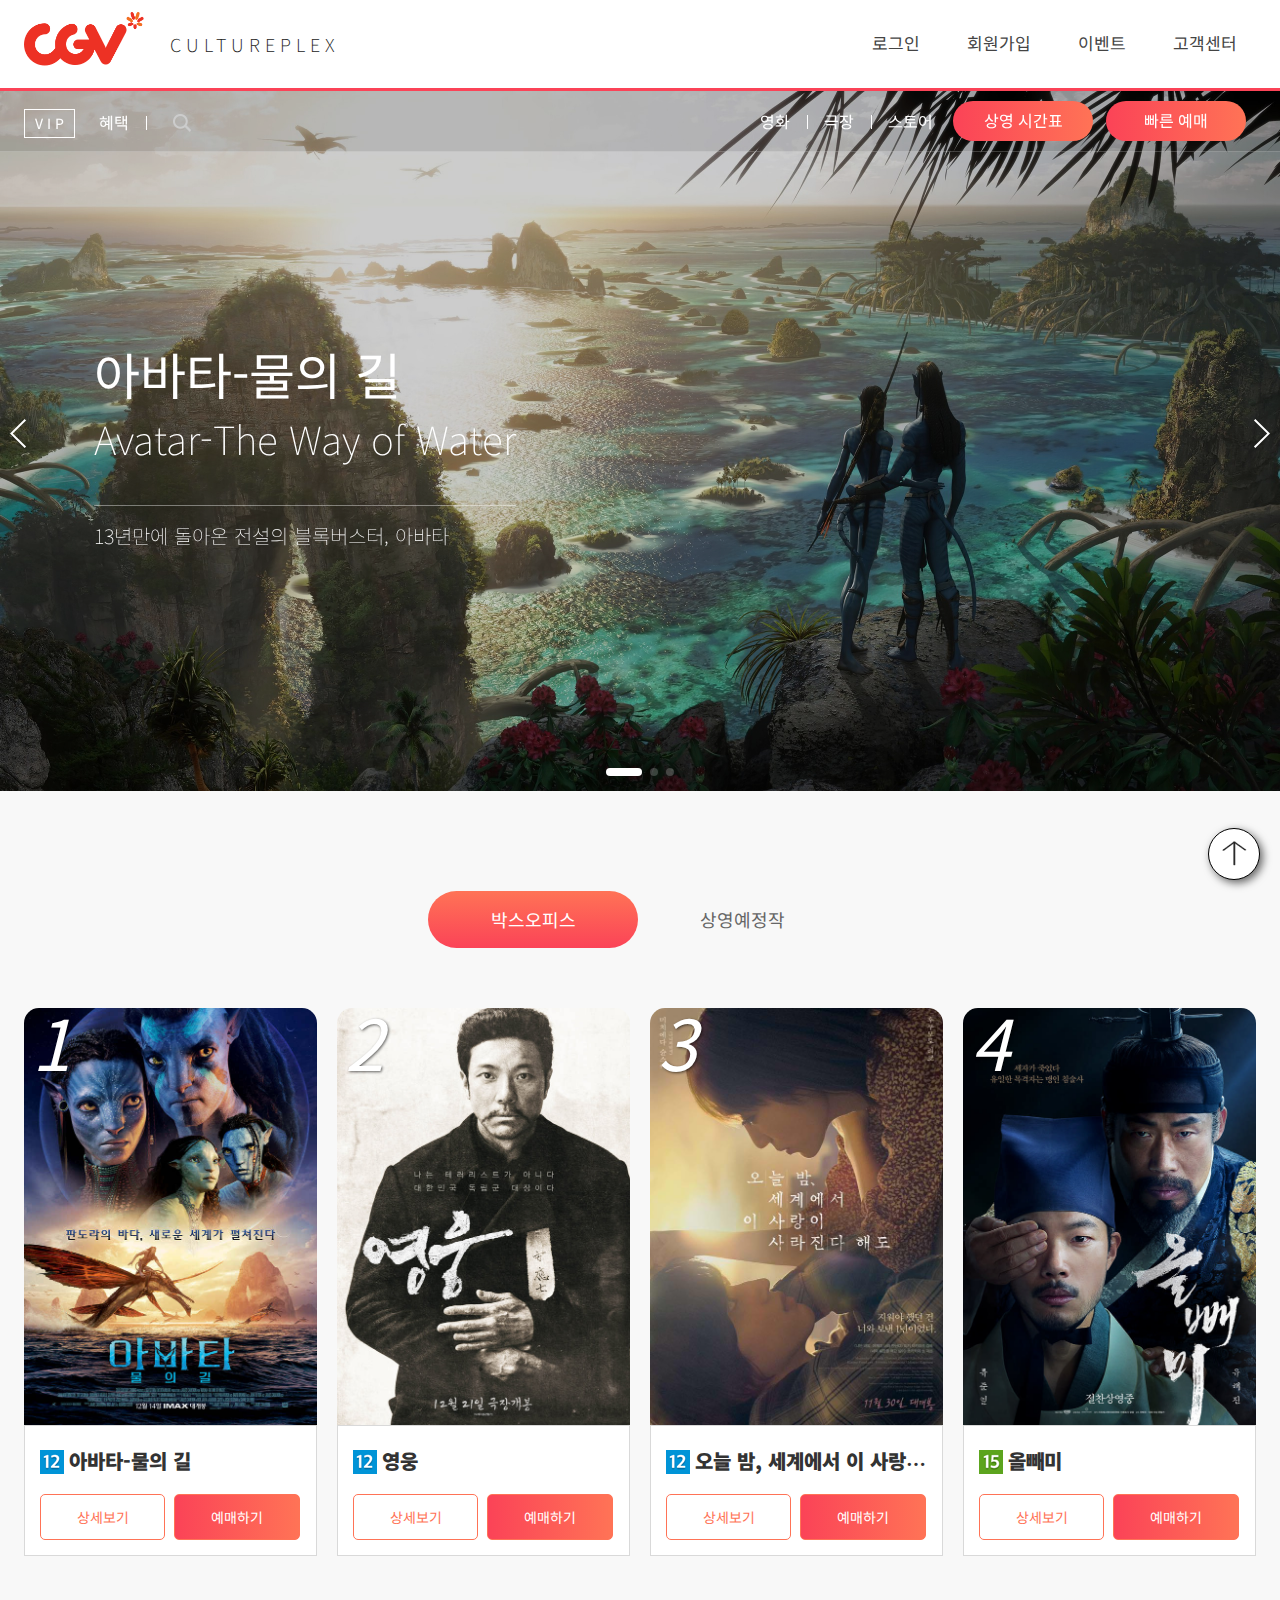
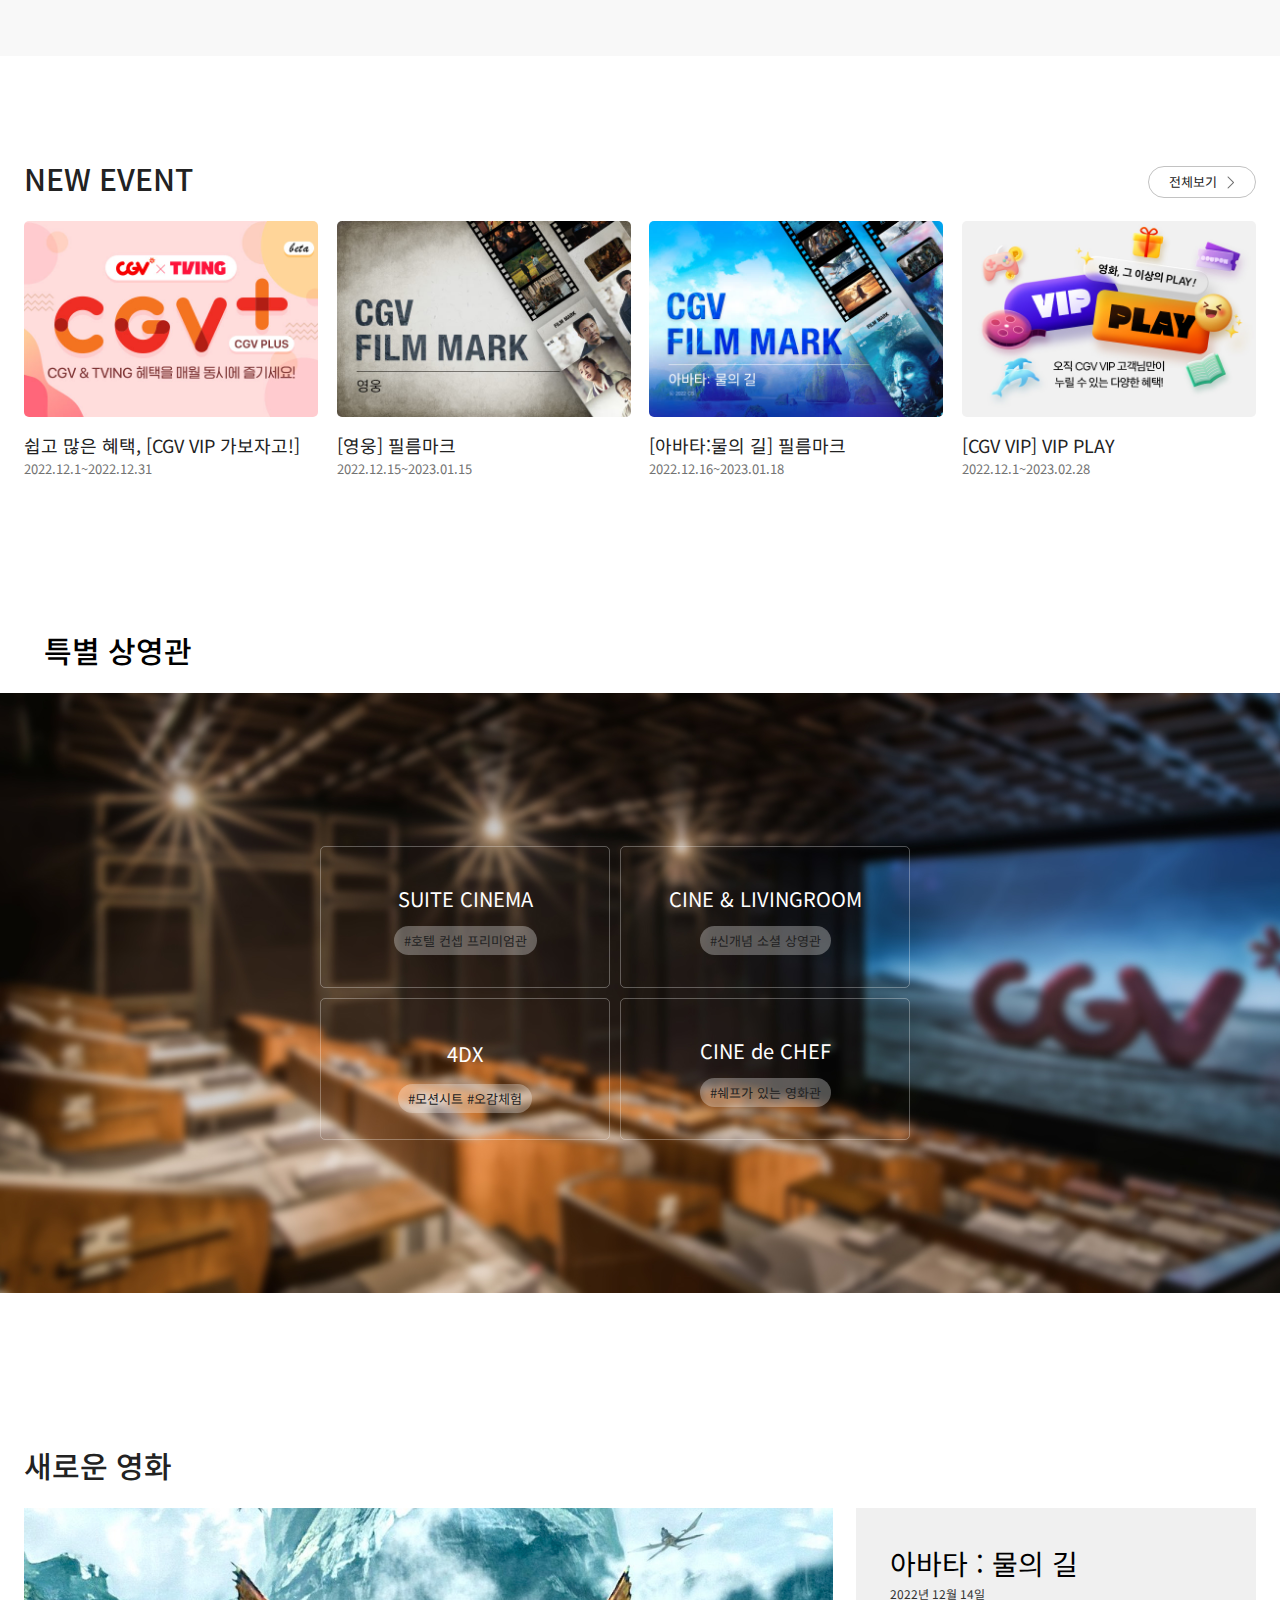
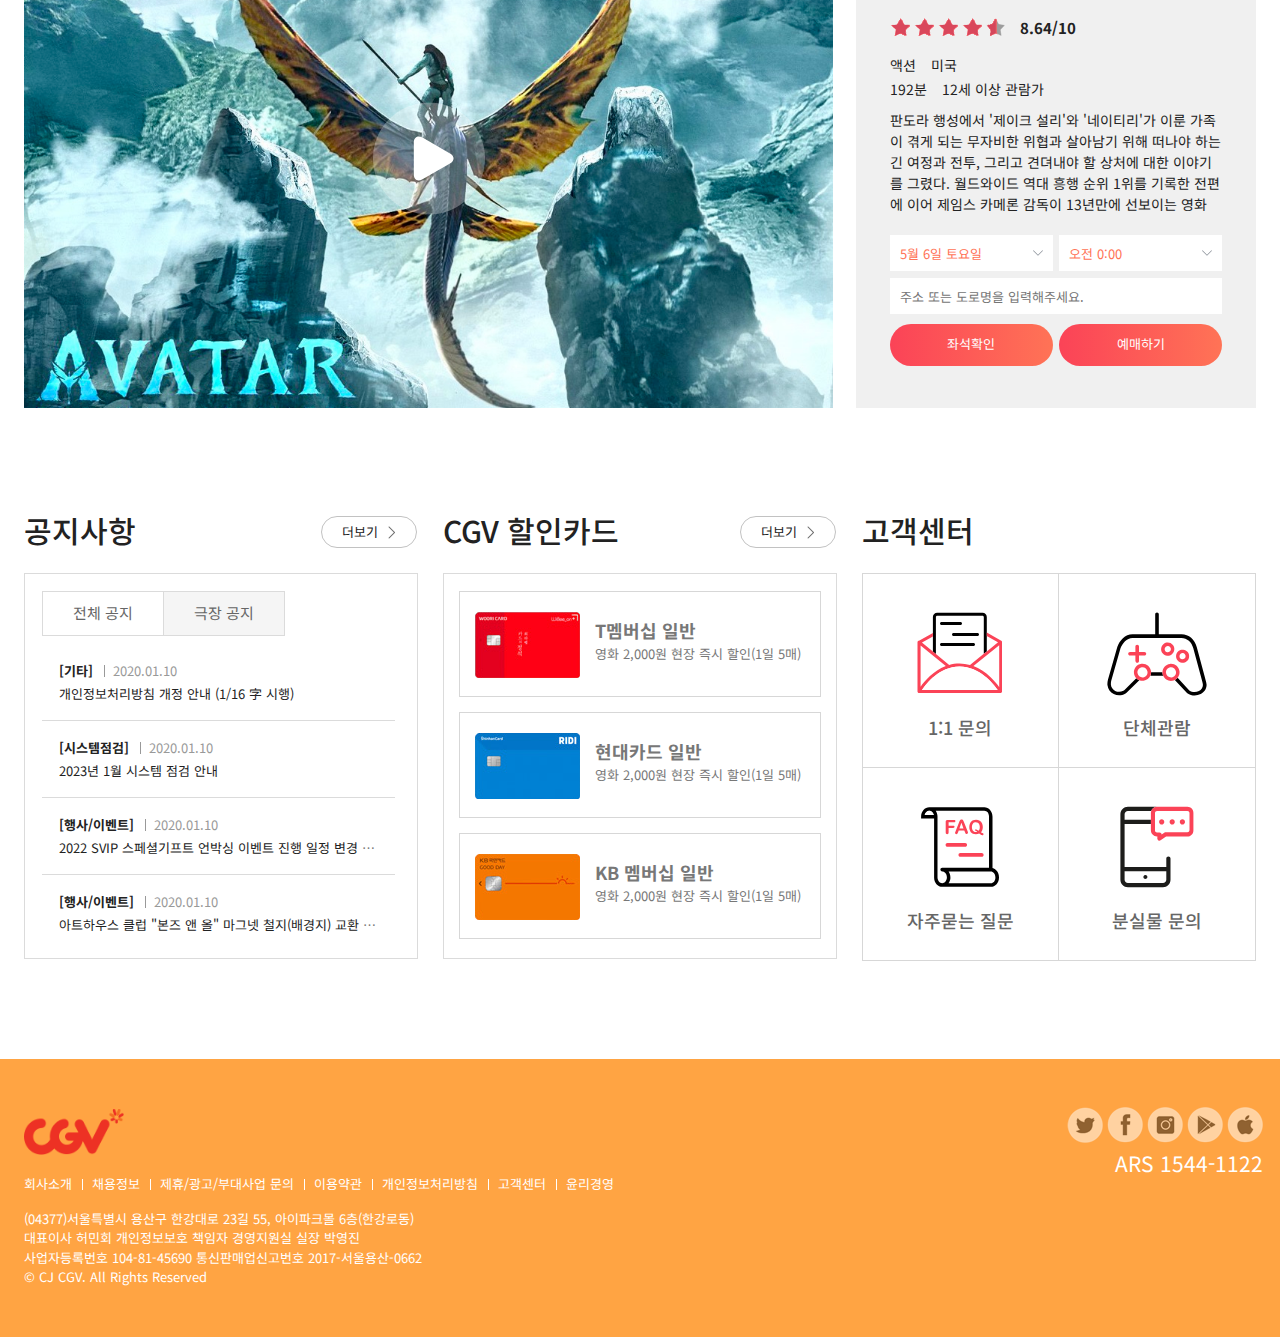
==== commit ac679dc9: "hamburger" ====
--- a/index.html
+++ b/index.html
@@ -49,10 +49,17 @@
                         </a>
                     </h1>
                     <nav id="mNav">
-                        <h2 class="ir_so">씨지브이 전체 메뉴</h2>
+                        <h2 class="ir_hide">씨지브이 전체 메뉴</h2>
                         <a href="#" class="ham" title="모바일용 메뉴"><span></span></a>
+                        <ul class="mob_main_menu">
+                            <li><a  href="sub/" title="">로그인</a></li>
+                            <li><a href="sub/" title="">회원가입</a></li>
+                            <li><a href="sub/" title="">이벤트</a></li>
+                            <li><a href="sub/" title="">고객센터</a></li>
+                        </ul>
+                        <div class="overlay"></div>
                     </nav>
-                    <nav class="nav">
+                    <nav class="PNav">
                         <ul class="clearfix">
                             <li><a  href="sub/" title="">로그인</a></li>
                             <li><a href="sub/" title="">회원가입</a></li>
@@ -68,7 +75,7 @@
 
     <!-- banner -->
     <div id="banner">
-        <h2 class="ir_so">최신 영화 소식</h2>
+        <h2 class="ir_hide">최신 영화 소식</h2>
         <div class="banner_menu">
             <div class="container">
                 <div class="row clearfix">
@@ -146,7 +153,7 @@
         <div class="container">
             <div class="row">
                 <div class="movie">
-                    <h2 class="ir_so">영화 예매</h2>
+                    <h2 class="ir_hide">영화 예매</h2>
                     <div class="movie-title">
                         <ul>
                             <li class="active"><a href="sub/" title="현재 상영중인 영화">박스오피스</a></li>
@@ -548,7 +555,7 @@
                         </ul>
                         <div class="select">
                             <div class="s1">
-                                <label for="udate" class="ir_so">날짜</label>
+                                <label for="udate" class="ir_hide">날짜</label>
                                 <select name="udate" id="udate" class="ui_select2">
                                     <option value="2023년 5월 6일 토요일">5월 6일 토요일</option>
                                     <option value="2023년 5월 7일 일요일">5월 7일 일요일</option>
@@ -558,7 +565,7 @@
                                 </select>
                             </div>
                             <div class="s2">
-                                <label for="utime" class="ir_so"> 시간</label>
+                                <label for="utime" class="ir_hide"> 시간</label>
                                 <select id="utime" name="utime" class="ui_select2">
                                     <option value="오전 0:00">오전 0:00</option>
                                     <option value="오전 1:00">오전 1:00</option>
@@ -588,7 +595,7 @@
                                 </select>
                             </div>
                             <div class="s3">
-                                <label for="utext" class="ir_so">주소 또는 도로명을 입력해주세요.</label>
+                                <label for="utext" class="ir_hide">주소 또는 도로명을 입력해주세요.</label>
                                 <input type="text" id="utext" name="utext" class="ui_input3" placeholder="주소 또는 도로명을 입력해주세요.">
                             </div>
                         </div>
--- a/assets/css/index.css
+++ b/assets/css/index.css
@@ -20,7 +20,7 @@
 }
 
 /* 레이아웃 */
-body{position:relative;}
+body{position:relative; overflow-x:hidden;}
 #mNav{
     display:none;
     position:absolute;
@@ -52,7 +52,6 @@
     position:relative;
     width: 1280px;
     margin: 0 auto;
-    /* background: rgba(0,0,0,0.1); */
 }
 
 /* 로우 영역 */
@@ -66,6 +65,8 @@
     width: 25px;
     height: 10px;
     padding:15px 10px 10px 10px;
+    z-index:99;
+    position: relative;
 }
 .ham span{
     display: block;
@@ -94,13 +95,51 @@
     top:-7px;
     left:0;
 }
+header #mNav .mob_main_menu{
+    display: block;
+    height:auto;
+    width:300px;
+    position: absolute;
+    z-index:998;
+    height:100vh;
+    background-color: #fff;
+    padding:100px 30px;
+    top:-50px;
+    left:50px;
+    z-index:96;
+    transition:all .4s;
+}
+header #mNav .mob_main_menu.open{
+    left:-300px;
+}
+header #mNav .mob_main_menu+.overlay{
+    transition:all .4s;
+}
+header #mNav .mob_main_menu.open+.overlay{
+    width:130vw;
+    height:110vh;
+    background-color: rgba(0,0,0,0.5);
+    position: absolute;
+    top:-30px;
+    left:-100vw;
+    z-index:95;
+}
+header #mNav .mob_main_menu > li{
+    float:none;
+    border-bottom:1px solid #fb4357;
+    width:100%;
+    text-align:left;
+}
+header #mNav .mob_main_menu > li a{
+    padding:30px 0;
+}
 
 
 /* 헤더 영역 */
 header{
     background-color: #fff;
     border-bottom:3px solid #fb4357;
-    padding:30px 0 20px 0;
+    padding:12px 0;
 }
 .header h1 {
     float: left;
@@ -138,7 +177,7 @@
 }
 .header nav ul li a{
     display: block;
-    padding:10px 0;
+    padding:18px 0 0 0;
     font-size: 17px;
     font-weight:400;
     color:#444;
@@ -380,7 +419,6 @@
     float:left;
     width: 210px;
     text-align: center;
-    /* border:1px solid #c4c4c4; */
     margin-right:-1px;
 }
 .movie-title ul li a{
@@ -503,7 +541,6 @@
 }
 .movie-chart > div > div .infor .infor_btn a:hover{
     font-weight:800;
-    /* opacity:0.8; */
 }
 .movie-chart > div > div .infor .infor_btn a:last-child{
     margin-right:0;
@@ -1148,36 +1185,4 @@
 }
 .footer-info address p{
     color:#fff;
-}
-
-/* 트레일러(유튜브 영상) 영역 */
-.overlay{
-    background:rgba(0,0,0,0.9);
-    width: 100%;
-    height: 100%;
-    position: fixed;
-    top: 0;
-    left: 0;
-    z-index: 10000;
-    display: none;
-}
-.modal{
-    position: absolute;
-}
-.modal-close{
-    background:url("../img/close.svg") no-repeat;
-    background-size:32px 32px;
-    border:0;
-    color:transparent;
-    display:block;
-    width: 32px;
-    height: 32px;
-    overflow: hidden;
-    position: absolute;
-    top: 24px;
-    right: 24px;
-    text-indent:100%;
-}
-body.modal_on{
-    overflow:hidden;
-}
+}--- a/assets/css/index_m.css
+++ b/assets/css/index_m.css
@@ -1,85 +1,230 @@
 @media (max-width:1300px){
-    #header{ height:56px;}
-    .container{ width: 100%;}
-    .header .nav ul li{ width:90px;}
-    .header .nav ul li a{font-size: 15px; padding:17px 10px;}
-    .header h1 em{ padding:0px 8px 5px 0;}
-    .header h1 strong{ top:19px;}
-
-    .slider .swiper-button-prev, .slider .swiper-button-next{ width: 18px; height:29px;}
-    .slider .container{ padding-left:70px;}
-    .slider .swiper-slide h2{ font-size:50px;}
-    .slider .swiper-slide h2 em{ font-size: 39px;}
-    .slider .swiper-slide p { font-size: 20px;}
-
-    .royal-cinema{ padding: 50px 0;}
-    .royal-cinema h2{ padding:0 0 0 24px;}
-    .royal-cinema .royal-text > a{ width:45%; height:100px;}
-    .royal-cinema h3{ font-size:20px; padding:17px 0 17px 0;}
-    .royal-cinema .royal-text > a br {display:none;}
-    .royal-cinema .royal-text > a:nth-child(3){ padding:20px 0 20px 0; margin-top:10px;}
-    .royal-cinema .royal-text > a:nth-child(3) h3{ padding:20px 0 20px 0;}
-    .royal-cinema .royal-text > a:last-child{margin-top:10px;}
-
-    .fixed-btn .btn-gotoTop{ right:20px; bottom:20px; margin-right:0;}
+    #header{ 
+        height:auto;
+    }
+
+    .container{ 
+        width: 100%;
+    }
+    
+    .header .nav ul li{ 
+        width:90px;
+    }
+    .header .nav ul li a{
+        font-size: 15px; 
+        padding:17px 10px;
+    }
+    .header h1 em{ 
+        padding:0px 8px 5px 0;
+    }
+    .header h1 strong{ 
+        top:19px;
+    }
+
+    .slider .swiper-button-prev, .slider .swiper-button-next{ 
+        width: 18px;
+        height:29px;
+        }
+    .slider .container{ 
+        padding-left:70px;
+    }
+    .slider .swiper-slide h2{ 
+        font-size:50px;
+    }
+    .slider .swiper-slide h2 em{ 
+        font-size: 39px;
+    }
+    .slider .swiper-slide p { 
+        font-size: 20px;
+    }
+
+    .royal-cinema{ 
+        padding: 50px 0;}
+    .royal-cinema h2{ 
+        padding:0 0 0 24px;
+    }
+    .royal-cinema .royal-text > a{ 
+        width:45%; 
+        height:100px;
+    }
+    .royal-cinema h3{ 
+        font-size:20px; 
+        padding:17px 0 17px 0;
+    }
+    .royal-cinema .royal-text > a br {
+        display:none;
+    }
+    .royal-cinema .royal-text > a:nth-child(3){ 
+        padding:20px 0 20px 0; 
+        margin-top:10px;
+    }
+    .royal-cinema .royal-text > a:nth-child(3) h3{ 
+        padding:20px 0 20px 0;
+    }
+    .royal-cinema .royal-text > a:last-child{
+        margin-top:10px;
+    }
+
+    .fixed-btn .btn-gotoTop{ 
+        right:20px; 
+        bottom:20px; 
+        margin-right:0;
+    }
 }
 
 @media (max-width:1024px){
-    #mNav{ display:block;}
-
-    header .row{ padding:0 24px;}
-    .header h1{ float:none; text-align:center;}
-    .header h1 em{ margin:-20px 0 0 0; padding-top:10px;}
-    .header h1 strong{ display:none;}
-    .nav { display:none;}
-
-    .banner_menu{ border-bottom:none;}
-    .slider .ss3{ background-position:left top;}
-
-    .bm_left{ display:none;}
-    .bm_right ul:first-child{ display:none;}
-
-    .movie-chart > div > div .infor{ padding:12px;}
-    .movie-chart > div > div .infor h3{ font-size:20px;}
-    .movie-chart > div > div .infor h3 strong{ vertical-align:3px; }
-    .movie-chart > div > div .infor .infor_btn a{ font-size:12px; padding:10px 0;}
-
-    .event .event-box > div p {font-size:14px;}
-
-
-    .help article.help-box1{ width: 49%; margin:0 2% 0 0; box-sizing:border-box;}
-    .help article.help-box2{ width: 49%; margin:0;  box-sizing:border-box;}
-    .help article.help-box3{ width: 100%; margin:2% 0 0 0;}
-    .help article.help-box3 h3 {overflow: hidden; position:absolute; width:0; height:0; line-height:0; text-indent:-9999px;}
-    .help article.help-box3 > div {height: auto;}
-
-    .service ul li{ width: 25%; height:auto;}
-    .service ul li:nth-child(1){ border-bottom:0;}
-    .service ul li:nth-child(2){ border-bottom:0; border-right:1px solid #d7d7d7;}
-    .service li a span{ display:block;}
-    .service ul li strong{ display:block; padding:0 0 10% 0;}
+    header .row{ 
+        padding:0 24px;
+    }
+    .header h1{ 
+        float:none; 
+        text-align:left;
+        display: inline-block;
+    }
+    .header h1 em{ 
+        margin:0;
+        padding:0;
+    }
+    .header h1 strong{ 
+        display:none;
+    }
+
+    .banner_menu{ 
+        border-bottom:none;
+    }
+    .slider .ss3{ 
+        background-position:left top;
+    }
+
+    .bm_left{ 
+        display:none;
+    }
+    .bm_right ul:first-child{ 
+        display:none;
+    }
+
+    .movie-chart > div > div .infor{ 
+        padding:12px;
+    }
+    .movie-chart > div > div .infor h3{ 
+        font-size:20px;
+    }
+    .movie-chart > div > div .infor h3 strong{ 
+        vertical-align:3px; 
+    }
+    .movie-chart > div > div .infor .infor_btn a{ 
+        font-size:12px; 
+        padding:10px 0;
+    }
+
+    .event .event-box > div p {
+        font-size:14px;
+    }
+
+
+    .help article.help-box1{ 
+        width: 49%; 
+        margin:0 2% 0 0; 
+        box-sizing:border-box;
+    }
+    .help article.help-box2{ 
+        width: 49%; 
+        margin:0;  
+        box-sizing:border-box;
+    }
+    .help article.help-box3{ 
+        width: 100%; 
+        margin:2% 0 0 0;
+    }
+    .help article.help-box3 h3 {
+        overflow: hidden; 
+        position:absolute; 
+        width:0; 
+        height:0; 
+        line-height:0; 
+        text-indent:-9999px;
+    }
+    .help article.help-box3 > div {
+        height: auto;
+    }
+
+    .service ul li{ 
+        width: 25%; 
+        height:auto;
+    }
+    .service ul li:nth-child(1){ 
+        border-bottom:0;
+    }
+    .service ul li:nth-child(2){ 
+        border-bottom:0; 
+        border-right:1px solid #d7d7d7;
+    }
+    .service li a span{ 
+        display:block;
+    }
+    .service ul li strong{ 
+        display:block; 
+        padding:0 0 10% 0;
+    
+    }
 
 }
 
 @media (max-width:920px){
 
-    .slider{ height: 500px;}
-    .slider .swiper-slide h2{ font-size:40px; margin-top:180px; line-height:45px;}
-    .slider .swiper-slide h2::after{ bottom:-15px;}
-    .slider .swiper-slide h2 em{ font-size: 29px;}
-    .slider .swiper-slide p { padding-top:20px; font-size: 18px;}
-
-    .movie-title ul{ width:auto;}
-    .movie-title ul li{ width:25%; box-sizing:border-box;}
-
-    .movie-chart > div > div .infor h3 strong{ font-size:20px; vertical-align:4px;}  
-
-    #royal-cinema{ display:none;}
-
-    .new-movie{ padding-top:0;}
-    .new-movie .new-left{ width:100%; margin:0; height:400px;}
-    .new-movie .new-right{ position:relative; top:0; width:100%; height:auto;}
-    .new-right .summary .desc {height: auto;}
+    .slider{ 
+        height: 500px;
+    }
+    .slider .swiper-slide h2{ 
+        font-size:40px; 
+        margin-top:180px; 
+        line-height:45px;
+    }
+    .slider .swiper-slide h2::after{ 
+        bottom:-15px;
+    }
+    .slider .swiper-slide h2 em{ 
+        font-size: 29px;
+    }
+    .slider .swiper-slide p { 
+        padding-top:20px; 
+        font-size: 18px;
+    }
+
+    .movie-title ul{ 
+        width:auto;
+    }
+    .movie-title ul li{ 
+        width:25%; 
+        box-sizing:border-box;
+    }
+
+    .movie-chart > div > div .infor h3 strong{ 
+        font-size:20px; 
+        vertical-align:4px;
+    }  
+
+    #royal-cinema{ 
+        display:none;
+    }
+
+    .new-movie{ 
+        padding-top:0;
+    }
+    .new-movie .new-left{ 
+        width:100%; 
+        margin:0; 
+        height:400px;
+    }
+    .new-movie .new-right{ 
+        position:relative; 
+        top:0; 
+        width:100%; 
+        height:auto;
+    }
+    .new-right .summary .desc {
+        height: auto;
+    }
 
     .footer-sns{
         position:static;
@@ -97,20 +242,49 @@
 }
 
 @media (max-width:768px){
-    #mNav{ right:6px;}
-
-    header .row{ padding:0 16px;}
-    .header h1{ text-align:left;}
-    .header h1 strong{ display:none;}
-
-    .slider{ height: 400px;}
-    .slider .swiper-button-prev, .slider .swiper-button-next{ display:none;}
-    .slider .swiper-slide h2{ font-size:30px; line-height:35px;}
-    .slider .swiper-slide h2 em{ font-size:25px;}
-    .slider .swiper-slide p{ display:none;}
-    .slider .container { padding-left:0; text-align:center; padding-top:90px;}
-    .swiper-pagination{ bottom:10px !important;}
-    .swiper-pagination-bullet{ width: 13px !important; height: 13px !important;}
+    #mNav{ 
+        right:6px;
+    }
+
+    header .row{ 
+        padding:0 16px;
+    }
+    .header h1{ 
+        text-align:left;
+    }
+    .header h1 strong{ 
+        display:none;
+    }
+
+    .slider{ 
+        height: 400px;
+    }
+    .slider .swiper-button-prev, 
+    .slider .swiper-button-next{ 
+        display:none;
+    }
+    .slider .swiper-slide h2{ 
+        font-size:30px; 
+        line-height:35px;
+    }
+    .slider .swiper-slide h2 em{ 
+        font-size:25px;
+    }
+    .slider .swiper-slide p{ 
+        display:none;
+    }
+    .slider .container { 
+        padding-left:0; 
+        text-align:center; 
+        padding-top:90px;
+    }
+    .swiper-pagination{ 
+        bottom:10px !important;
+    }
+    .swiper-pagination-bullet{ 
+        width: 13px !important; 
+        height: 13px !important;
+    }
 
     .banner_menu .bm_right ul li.bm-button a{     
         width:none;
@@ -121,19 +295,36 @@
     }
 
 
-    body{ background-color: #d9d7e0;}
-
-    #movie{ padding:0; background-color:#d9d7e0;}
-    #movie .row {background: #fff; margin: 24px; padding: 24px;}
-    #movie .ir_so{ position:static; 
-        width: auto; height:auto; 
+    body{ 
+        background-color: #d9d7e0;
+    }
+
+    #movie{ 
+        padding:0; 
+        background-color:#d9d7e0;
+    }
+    #movie .row {
+        background: #fff; 
+        margin: 24px; 
+        padding: 24px;
+    }
+    #movie .ir_hide{ 
+        position:static; 
+        width: auto; 
+        height:auto; 
         line-height: normal; 
         text-indent:0; 
-        font-size: 24px; font-weight: bold; 
+        font-size: 24px; 
+        font-weight: bold; 
         padding-bottom:20px;
     }
-    .movie-title{ margin-bottom:30px;}
-    .movie-title ul{ position: relative; padding-bottom: 10px;}
+    .movie-title{ 
+        margin-bottom:30px;
+    }
+    .movie-title ul{ 
+        position: relative; 
+        padding-bottom: 10px;
+    }
     .movie-title ul::before{ 
         content:"";
         position:absolute;
@@ -142,9 +333,22 @@
         width: 100%; height: 2px;
         background:#e1e1e1;
     }
-    .movie-title ul li{ width: auto; border:0;}
-    .movie-title ul li a{ position:relative; font-size: 18px; color: #666; font-weight: 400; padding:0; margin-right:35px;}
-    .movie-title ul li.active a{ background: none; color:#666;}
+    .movie-title ul li{ 
+        width: auto; 
+        border:0;
+    }
+    .movie-title ul li a{ 
+        position:relative; 
+        font-size: 18px; 
+        color: #666; 
+        font-weight: 400; 
+        padding:0; 
+        margin-right:35px;
+    }
+    .movie-title ul li.active a{ 
+        background: none; 
+        color:#666;
+    }
     .movie-title ul li.active a:before{
         content:'';
         position:absolute;
@@ -154,18 +358,48 @@
         background:#666;
     }    
 
-    .movie-chart > div > div .infor h3 strong{ font-size:19px; vertical-align:4px;}  
-
-    #event .row {background: #fff; margin: 24px; padding:24px;}
-    .event{ background-color: #fff; padding:0;}
-    .event-btn{ top:0; right:0;}
-    .event h2{ font-size: 24px; font-weight: 700;}
-    .event .event-left{ width:100%; margin:0;}
-    .event .event-right{ display:none;}
-
-    .event .event-box > div{ width:47%; margin-right:5%;}
-    .event .event-box > div:nth-child(2), div:last-child{ margin-right:0;}
-    .event .event-box > .event-box1, .event-box2{ padding:0 0 20px 0;}
+    .movie-chart > div > div .infor h3 strong{ 
+        font-size:19px; 
+        vertical-align:4px;
+    }  
+
+    #event .row {
+        background: #fff; 
+        margin: 24px; 
+        padding:24px;
+    }
+    .event{ 
+        background-color: #fff; 
+        padding:0;
+    }
+    .event-btn{ 
+        top:0; 
+        right:0;
+    }
+    .event h2{ 
+        font-size: 24px; 
+        font-weight: 700;
+    }
+    .event .event-left{ 
+        width:100%; 
+        margin:0;
+    }
+    .event .event-right{ 
+        display:none;
+    }
+
+    .event .event-box > div{ 
+        width:47%; 
+        margin-right:5%;
+    }
+    .event .event-box > div:nth-child(2), 
+    div:last-child{ 
+        margin-right:0;
+    }
+    .event .event-box > .event-box1, 
+    .event-box2{ 
+        padding:0 0 20px 0;
+    }
 
     .royal-cinema h2{ margin-left:24px;}
 
@@ -180,49 +414,126 @@
     .new-movie .new-right{ padding:24px; }
     .new-movie .new-right .title{ line-height:1; padding:0 0 10px 0;}    
 
-    #help .row {padding: 0 24px;}
-    .help{ padding:0 0 24px 0;}
-    .help article h3 {font-size: 24px; font-weight: 700; height: 27px;  margin-bottom: 20px; padding-bottom: 10px;}
-    .help article.help-box1 {width: 100%; background: #fff; padding: 24px; box-sizing: border-box;}
-    .help article.help-box2 {width: 100%; background: #fff; margin-top: 24px; padding: 24px; box-sizing: border-box;}
-    .help article.help-box3 {background: #fff; margin-top: 17px;}
-    .help article.help-box3 h3{ padding:24px;}
-
-    .service ul{ border:none;}
-    .service ul li:nth-child(1){ border:none;}
-    .service ul li:nth-child(2){ border:none;}
-    .service ul li:nth-child(3){ border:none;}
-    .service ul li strong{ font-size:15px;}
+    #help .row {
+        padding: 0 24px;
+    }
+    .help{ 
+        padding:0 0 24px 0;
+    }
+    .help article h3 {
+        font-size: 24px; 
+        font-weight: 700; 
+        height: 27px; 
+        margin-bottom: 20px; 
+        padding-bottom: 10px;
+    }
+    .help article.help-box1 {
+        width: 100%; 
+        background: #fff; 
+        padding: 24px; 
+        box-sizing: border-box;
+    }
+    .help article.help-box2 {
+        width: 100%; 
+        background: #fff; 
+        margin-top: 24px; 
+        padding: 24px; 
+        box-sizing: border-box;
+    }
+    .help article.help-box3 {
+        background: #fff; 
+        margin-top: 17px;
+    }
+    .help article.help-box3 h3{ 
+        padding:24px;
+    }
+
+    .service ul{ 
+        border:none;
+    }
+    .service ul li:nth-child(1){ 
+        border:none;
+    }
+    .service ul li:nth-child(2){ 
+        border:none;
+    }
+    .service ul li:nth-child(3){ 
+        border:none;
+    }
+    .service ul li strong{ 
+        font-size:15px;
+    }
 }
 
 @media (max-width:600px){
-    #movie .container{ position:relative; }
+    #mNav{ 
+        display:block;
+    }
+    .header nav.PNav{
+        display:none;
+    }
+
+    #movie .container{ 
+        position:relative; 
+    }
     #movie .container:after{ 
         content:"";
         position:absolute;
         z-index:30;
-        top:0; right:0;
-        width:8px; height:100%;
+        top:0; 
+        right:0;
+        width:8px; 
+        height:100%;
         background-color:#d9d7e0;
     }
-    #movie .row{ margin:8px; padding:16px;}
-
-    #movie .ir_so{ font-size:22px; padding-bottom:10px; line-height:1;}
-    .movie-title{ margin-bottom:15px;}
-    .movie-title ul{ padding-bottom:8px; white-space:nowrap; overflow-x:hidden;}
-    .movie-title ul li a{ font-size: 16px; margin-right:16px;}
-    .movie-title ul li:last-child a{ margin-right:0;}
-    .movie-title ul li.active a:before{ bottom:-8px;}
-
-    .movie-chart{ position:relative; z-index:20;}
-    .movie-chart > div > div .infor{ padding:5px;}
-    .movie-chart > div > div .infor h3{ text-align: center; margin:5px 0 10px;}
+    #movie .row{ 
+        margin:8px; 
+        padding:16px;
+    }
+
+    #movie .ir_hide{ 
+        font-size:22px; 
+        padding-bottom:10px; 
+        line-height:1;
+    }
+    .movie-title{ 
+        margin-bottom:15px;
+    }
+    .movie-title ul{ 
+        padding-bottom:8px; 
+        white-space:nowrap; 
+        overflow-x:hidden;
+    }
+    .movie-title ul li a{ 
+        font-size: 16px; 
+        margin-right:16px;
+    }
+    .movie-title ul li:last-child a{ 
+        margin-right:0;
+    }
+    .movie-title ul li.active a:before{ 
+        bottom:-8px;
+    }
+
+    .movie-chart{ 
+        position:relative; 
+        z-index:20;
+    }
+    .movie-chart > div > div .infor{ 
+        padding:5px;
+    }
+    .movie-chart > div > div .infor h3{ 
+        text-align: center; 
+        margin:5px 0 10px;
+    }
     .movie-chart > div > div .infor h3 strong{ 
         display:block; 
         font-size: 19px; color:#222; 
         font-weight: 400;        
     }
-    .movie-chart > div > div .infor span{ display:none;}
+    .movie-chart > div > div .infor span{ 
+        display:none;
+    }
     .movie-chart > div > div .infor .infor_btn a{ 
         width: 52%; margin-left: 24%; 
         display:block; margin-right:0; 
@@ -234,35 +545,253 @@
         background:none;
         border:1px solid #ddd;
     }
-    .movie-chart > div > div .infor .infor_btn a:last-child{ display:none;}
-
-    #event .row{ margin:8px; padding:16px;}
-    .event{ padding:0 0 0 0;}
-    .event h2{ font-size:22px; margin:0 0 20px 0; line-height:1;}
+    .movie-chart > div > div .infor .infor_btn a:last-child{ 
+        display:none;
+    }
+
+    #event .row{ 
+        margin:8px; 
+        padding:16px;
+    }
+    .event{ 
+        padding:0 0 0 0;
+    }
+    .event h2{ 
+        font-size:22px;
+        margin:0 0 20px 0; 
+        line-height:1;
+    }
     
-    .royal-cinema{ padding:30px 0;}
-
-
-    #new-movie .row{ margin: 8px; padding:16px;}
-    .new-movie{ padding:0;}
+    .royal-cinema{ 
+        padding:30px 0;
+    }
+
+
+    #new-movie .row{ 
+        margin: 8px; 
+        padding:16px;
+    }
+    .new-movie{ 
+        padding:0;
+    }
     .new-movie h2{ 
         font-size: 22px;
         margin:0 0 10px 0;
         padding:0; 
     }
-    .new-movie .new-left{ background-position:center top; background-size:cover;}
-
-    #help .row{ margin:8px; padding:0;}
-    .help{ padding:0;}
-    .card{ padding:8px;}
-    .card ul li em{ font-size: 13px;}
-    .help article.help-box1 { margin:0; padding:24px;}
-    .notice ul li a{ padding: 10px;}
-    .notice ul li ul li{ padding:17px 8px;}
-    .help article.help-box2 { margin:8px 0 0 0;}
-    .help article.help-box3 { margin:8px 0 0 0;}
-    .service ul li{ width:50%; border:none;}
-    .service ul li:nth-child(1){ border-right:1px solid #d7d7d7;}
-    .service ul li:nth-child(3){ border-right:1px solid #d7d7d7; border-top:1px solid #d7d7d7;}
-    .service ul li:nth-child(4){ border-top:1px solid #d7d7d7;}
+    .new-movie .new-left{ 
+        background-position:center top; 
+        background-size:cover;
+    }
+
+    #help .row{ 
+        margin:8px; 
+        padding:0;
+    }
+    .help{ 
+        padding:0;
+    }
+    .card{ 
+        padding:8px;
+    }
+    .card ul li em{ 
+        font-size: 13px;
+    }
+    .help article.help-box1 { 
+        margin:0; 
+        padding:24px;
+    }
+    .notice ul li a{ 
+        padding: 10px;
+    }
+    .notice ul li ul li{ 
+        padding:17px 8px;
+    }
+    .help article.help-box2 { 
+        margin:8px 0 0 0;
+    }
+    .help article.help-box3 { 
+        margin:8px 0 0 0;
+    }
+    .service ul li{ 
+        width:50%;
+        border:none;
+    }
+    .service ul li:nth-child(1){ 
+        border-right:1px solid #d7d7d7;
+    }
+    .service ul li:nth-child(3){ 
+        border-right:1px solid #d7d7d7;
+        border-top:1px solid #d7d7d7;
+    }
+    .service ul li:nth-child(4){ 
+        border-top:1px solid #d7d7d7;
+    }
+}
+
+@media (min-width:280px) and (max-width:599px){
+
+    .slider .swiper-slide h2{
+        font-size:23px;
+    }
+    .slider .swiper-slide h2 em{
+        font-size:19px;
+    }
+
+    /* banner */
+    .banner_menu{
+        height:30px;
+        padding:5px 0;
+    }
+    .banner_menu .bm_right ul li.bm-button a{
+        padding:3px 8px;
+    }
+    .slider .container{
+        padding-top:77px;
+    }
+
+    /* movie chart */
+    .movie-chart > div > div .infor{
+        padding:7%;
+    }
+    .movie-chart > div > div .infor h3 strong{
+        font-size:14px;
+        overflow:hidden;
+        text-overflow:ellipsis;
+        white-space:nowrap;
+    }
+    .movie-chart > div > div .infor .infor_btn a{
+        width:100%;
+        padding:5px;
+        font-size:11px;
+        margin:0;
+
+    }
+
+    /* event */
+    .event .event-box > div span{
+        font-size: 9px;
+    }
+    .event .event-box > div p{
+        height:63px;
+    }
+    .event-btn{
+        padding:3px 8px;
+    }
+
+    /* new movie */
+    .new-movie .new-left{
+        height:280px;
+    }
+    .new-movie .new-right{
+        padding:15px;
+    }
+    .new-movie .new-right .title{
+        font-size:18px;
+    }
+    .new-movie .new-right .summary{
+        font-size:12px;
+    }
+    .new-movie .new-right .summary .desc{
+        display:none;
+    }
+    .new-movie .new-right .star strong{
+        font-size:12px;
+    }
+    .new-movie .new-right .select{
+        display:none;
+    }
+    .new-movie .new-right .btn a.new-button:nth-child(1){
+        display:none;
+    }
+    .new-movie .new-right .btn a.new-button2{
+        width:100%;
+        padding:7px 0;
+    }
+
+    /* help */
+    .help article.help-box1,
+    .help article.help-box2{
+        padding:16px;
+    }
+    /* 공지사항 */
+    .notice-btn{
+        padding:3px 8px;
+        top:-35px;
+    }
+    .notice > ul > li > a{
+        width:84px;
+        padding:2px;
+    }
+    .notice ul li ul{
+        top:44px;
+        left:11px;
+    }
+    .help article > div{
+        height:315px;
+    }
+
+    /* CGV 할인카드 */
+    .help article > div.card{
+        height:auto;
+    }
+    .help article h3{
+        font-size:23px;
+        margin-bottom:0;
+    }
+    .card-btn{
+        padding:3px 8px;
+        top:-35px;
+    }
+    .card ul li:last-child{
+        margin:0;
+    }
+    .card ul li a span {
+        display: block;
+        width:100%;
+        height:auto;
+        position: relative;
+    }
+    .card ul li a span img{
+        position: absolute;
+        left:50%;
+        transform:translateX(-50%);
+    }
+    .card ul li strong{
+        padding:77px 0 0 0;
+        text-align:center;
+        font-size:16px;
+    }    
+    .card ul li em{
+        padding:0;
+        text-align:center;
+    }
+
+    .help .help-box3{
+        display:none;
+    }
+
+    /* footer */
+    .footer-info{
+        padding:30px 0;
+    }
+    .footer-info h2 img{
+        width:85px;
+    }
+    .footer-info ul li{
+        padding:0 11px 0 0;
+    }
+    .footer-info ul li a{
+        font-size:12px;
+    }
+    .footer-info ul li::after{
+        right:2px;
+    }
+    .footer-info address p{
+        font-size:10px;
+    }
+    .footer-info .bar2{
+        color:#fff;
+    }
+
 }